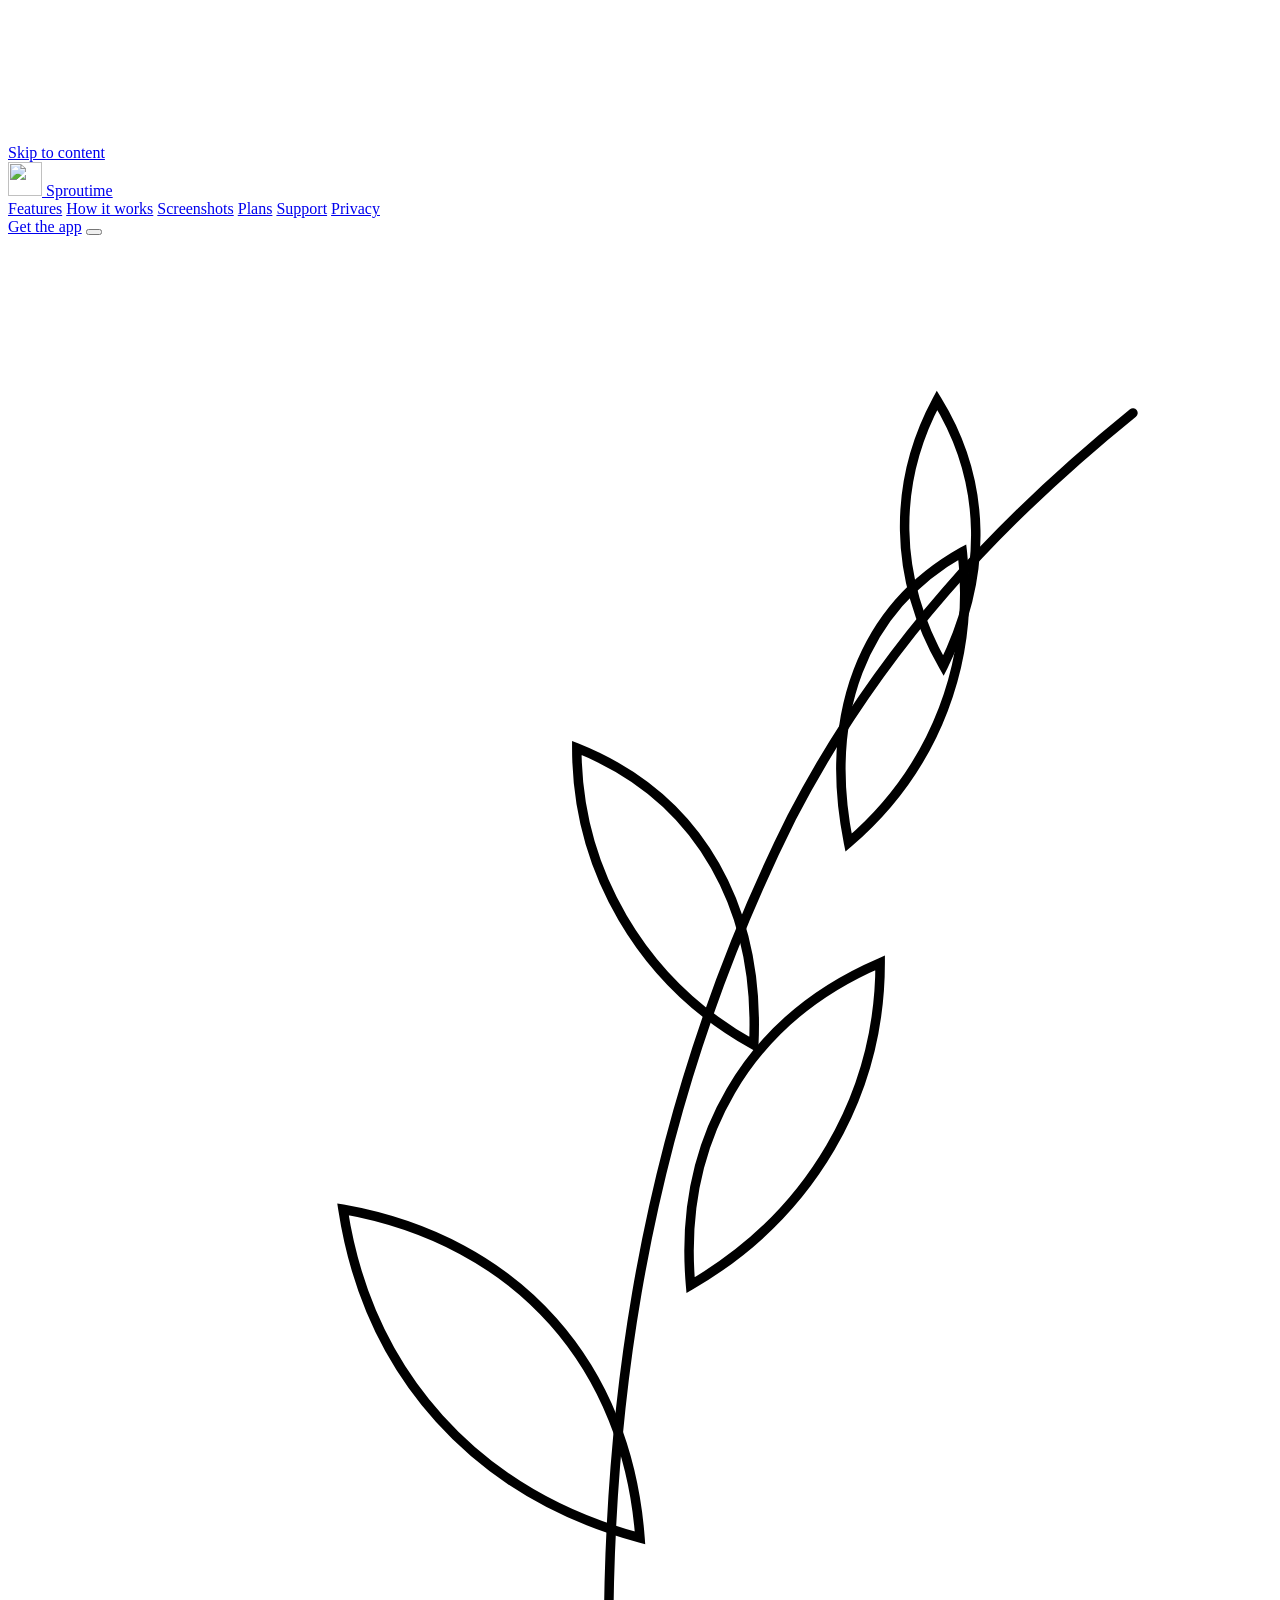
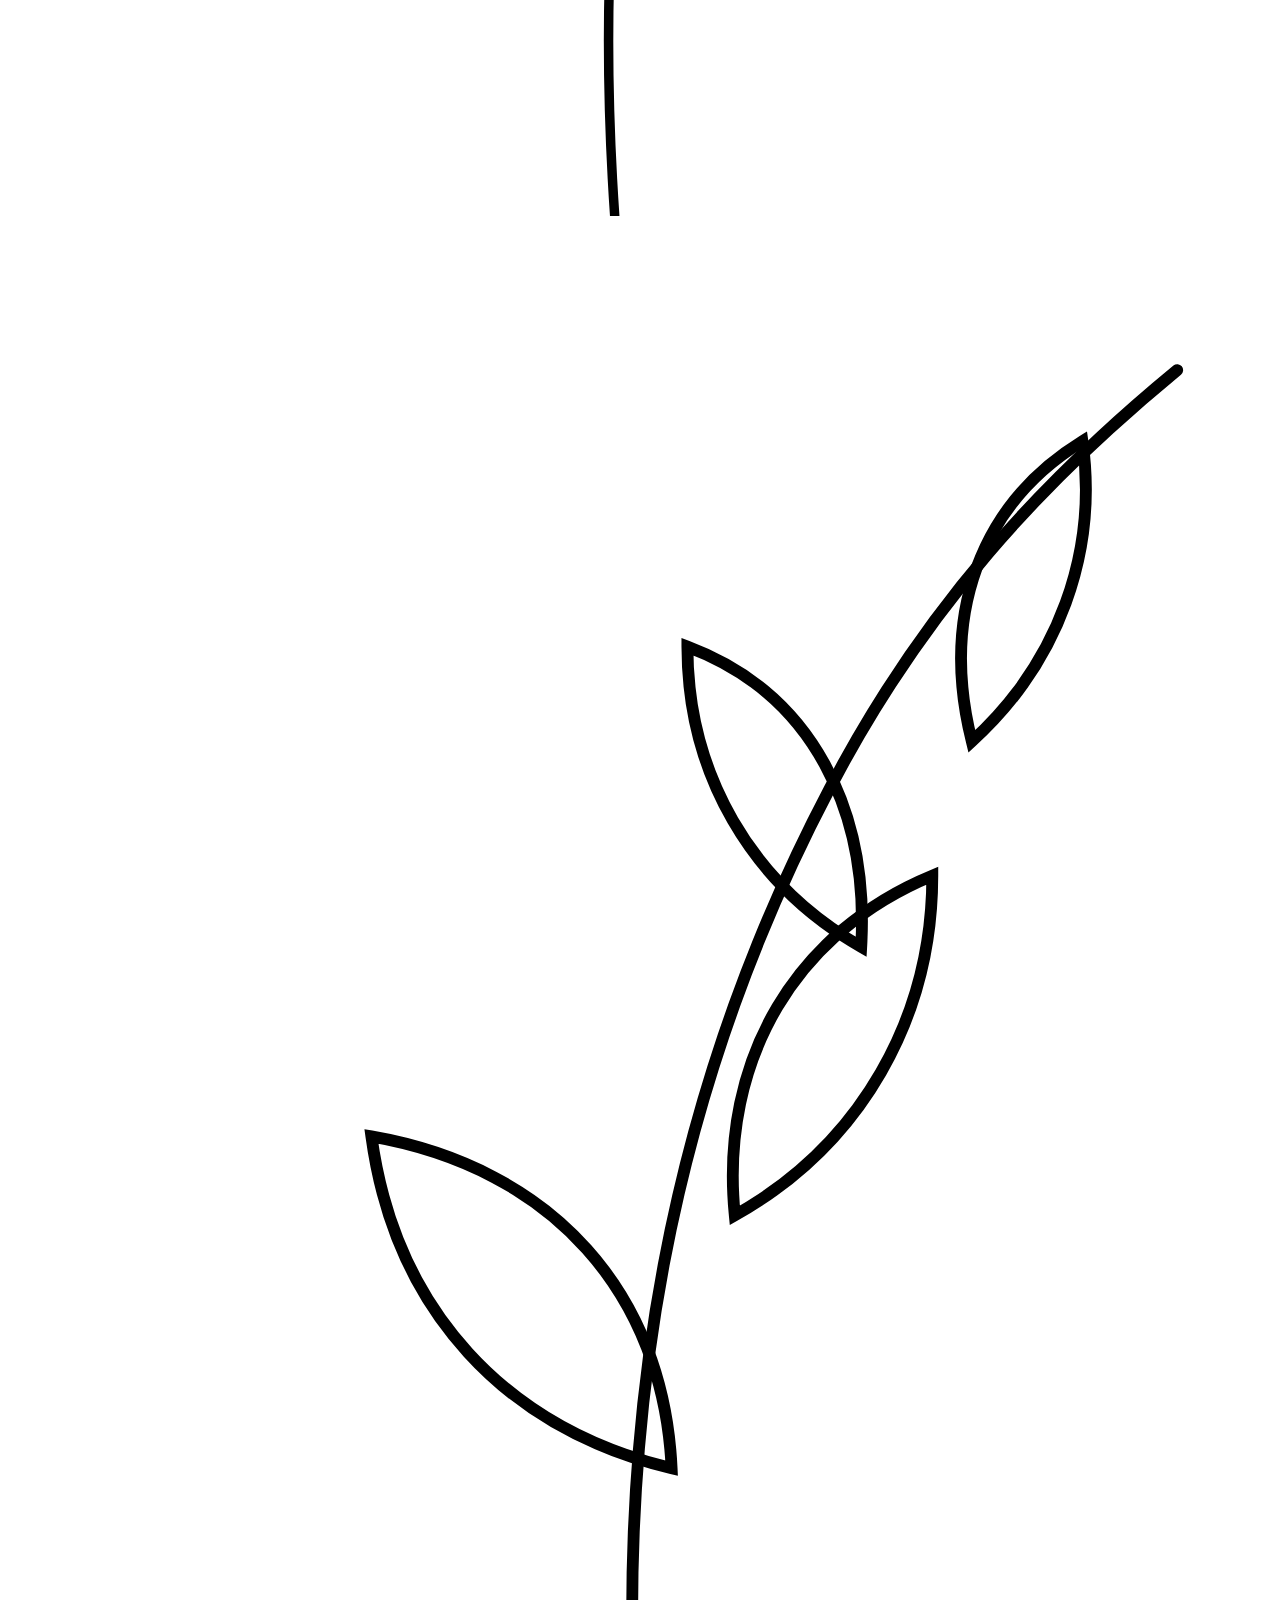
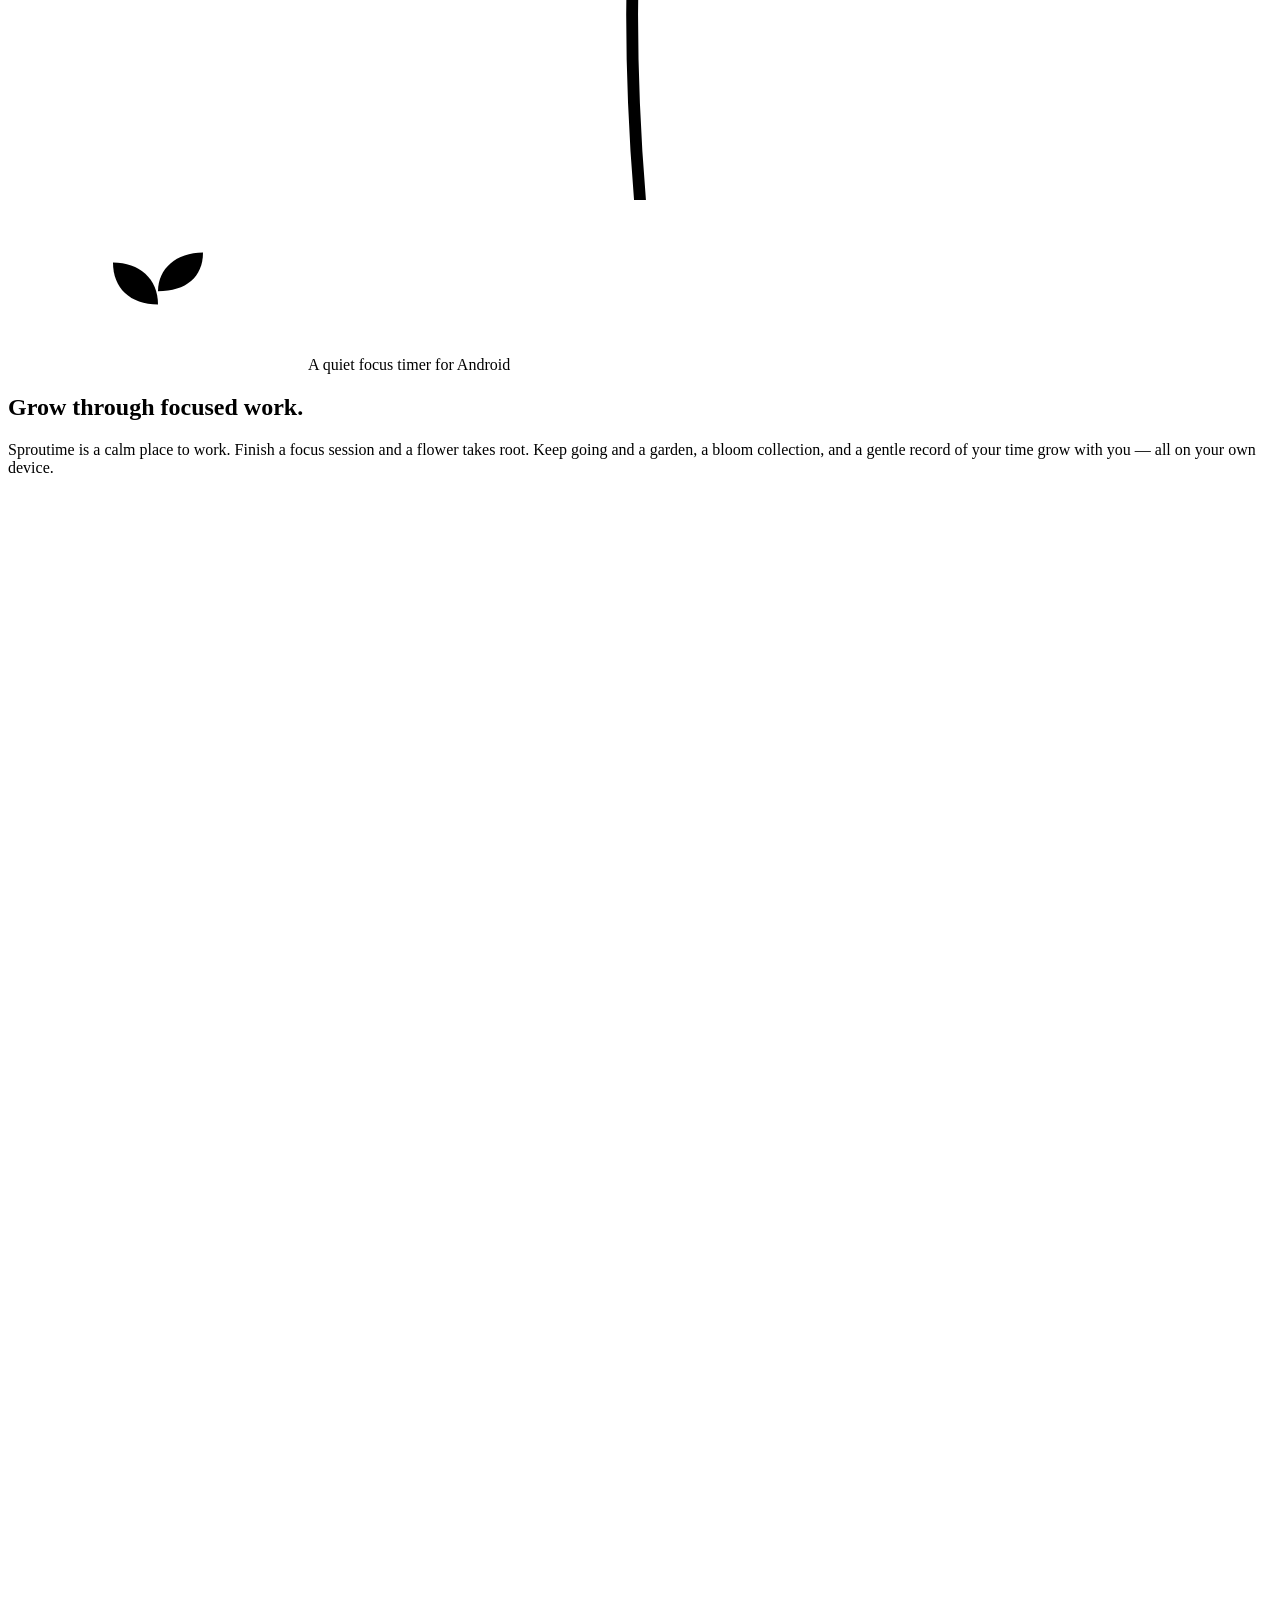
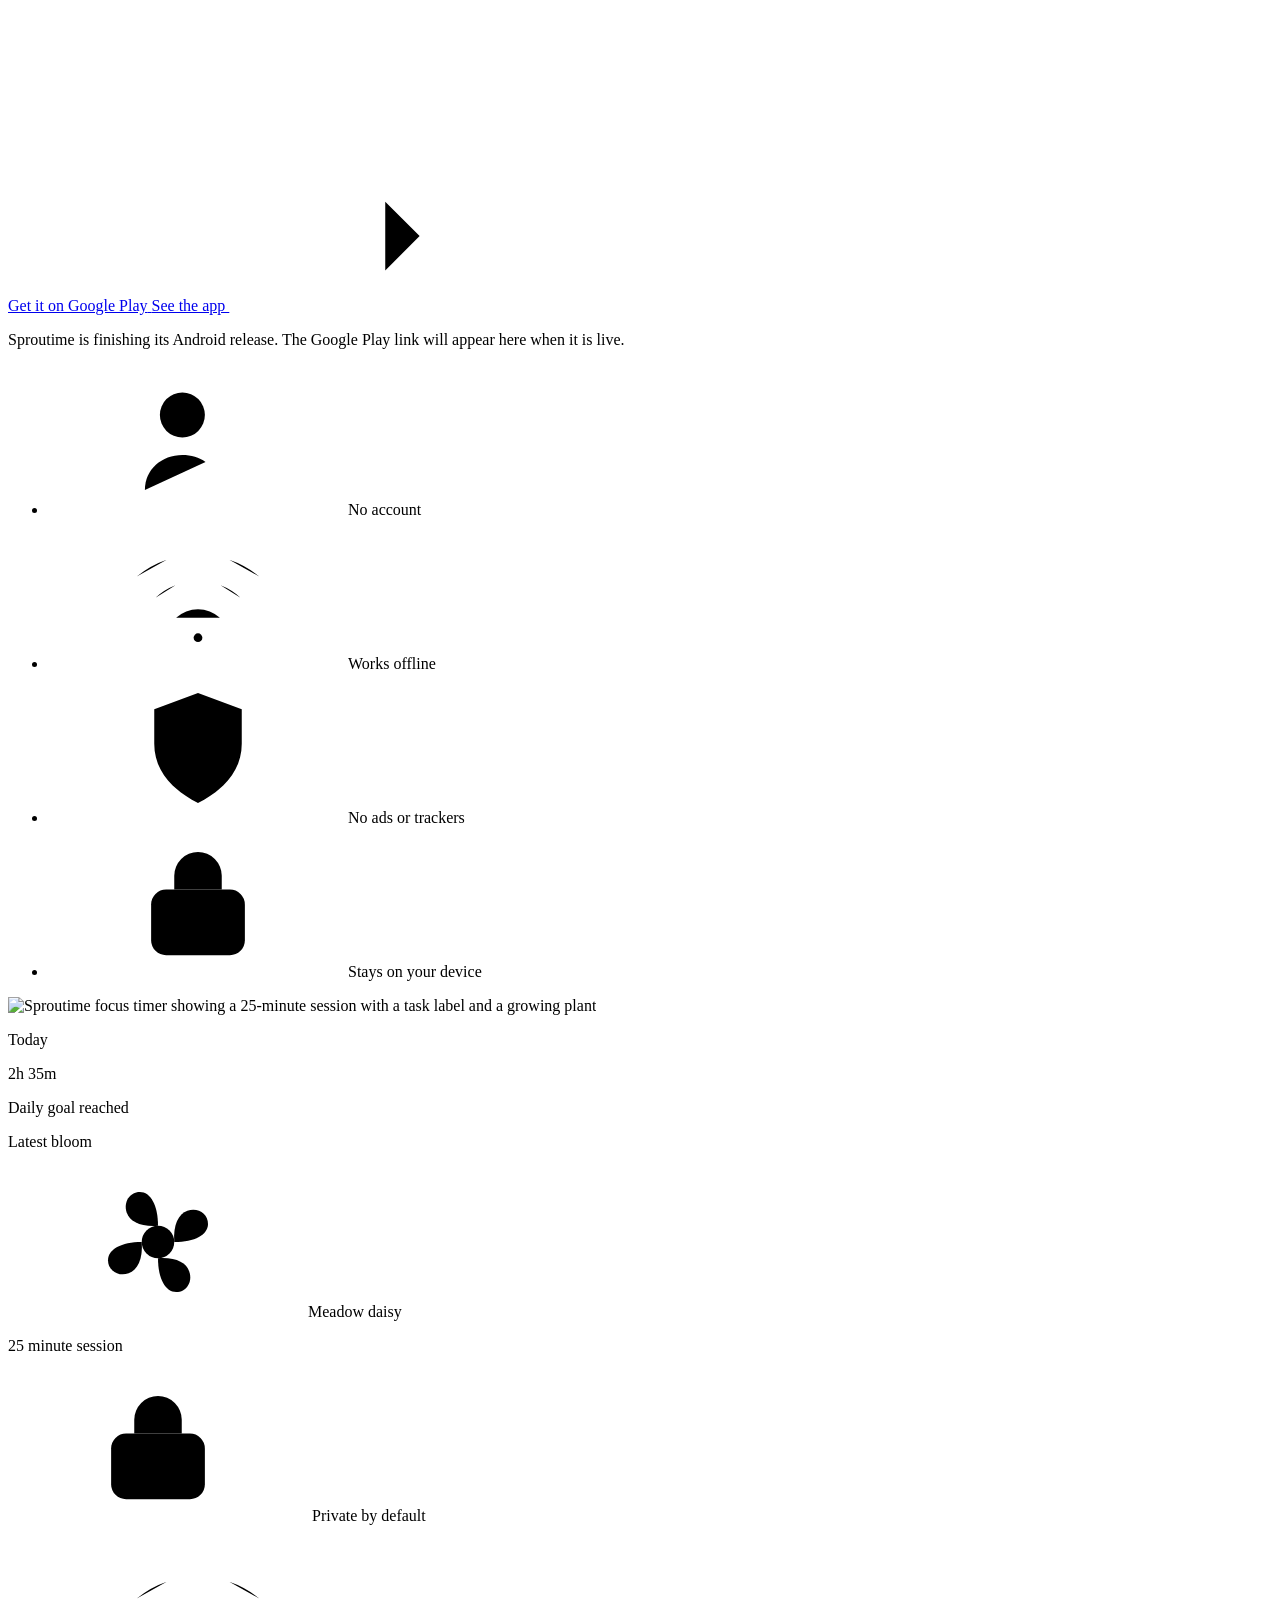
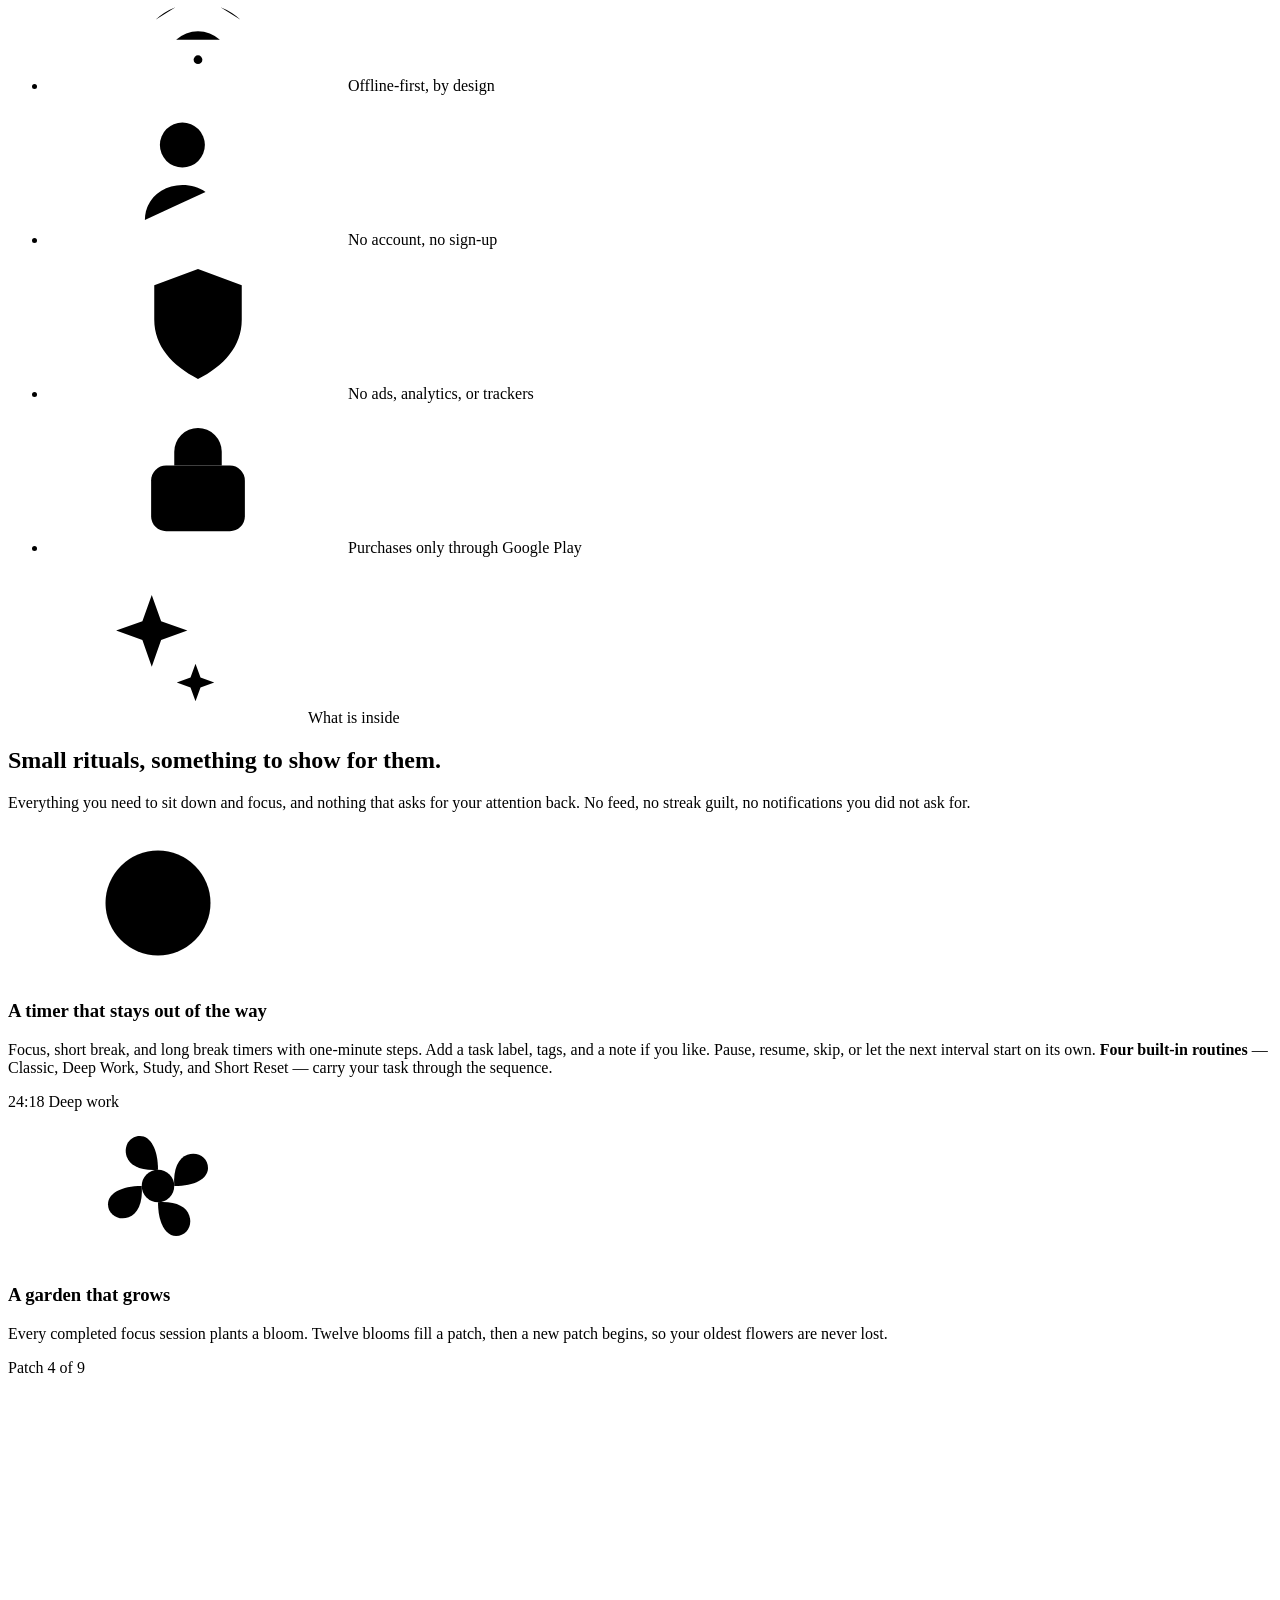
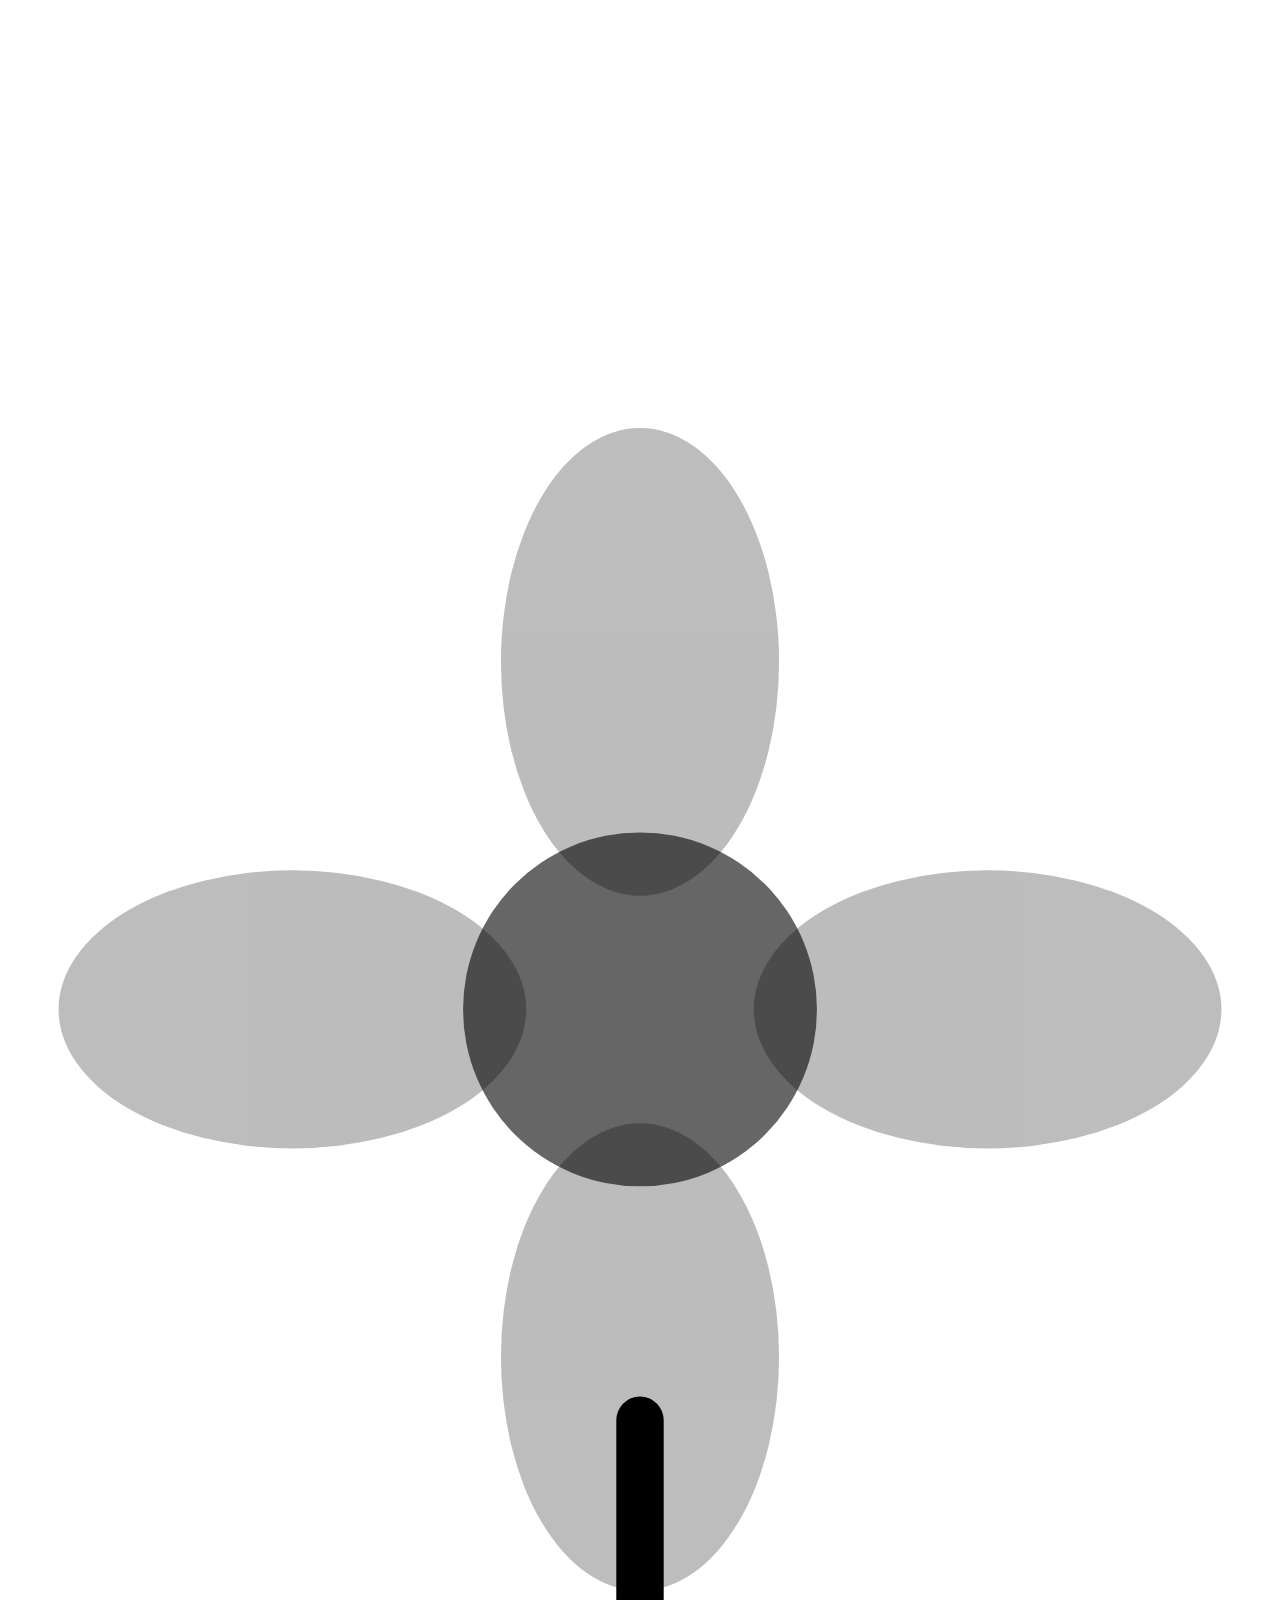
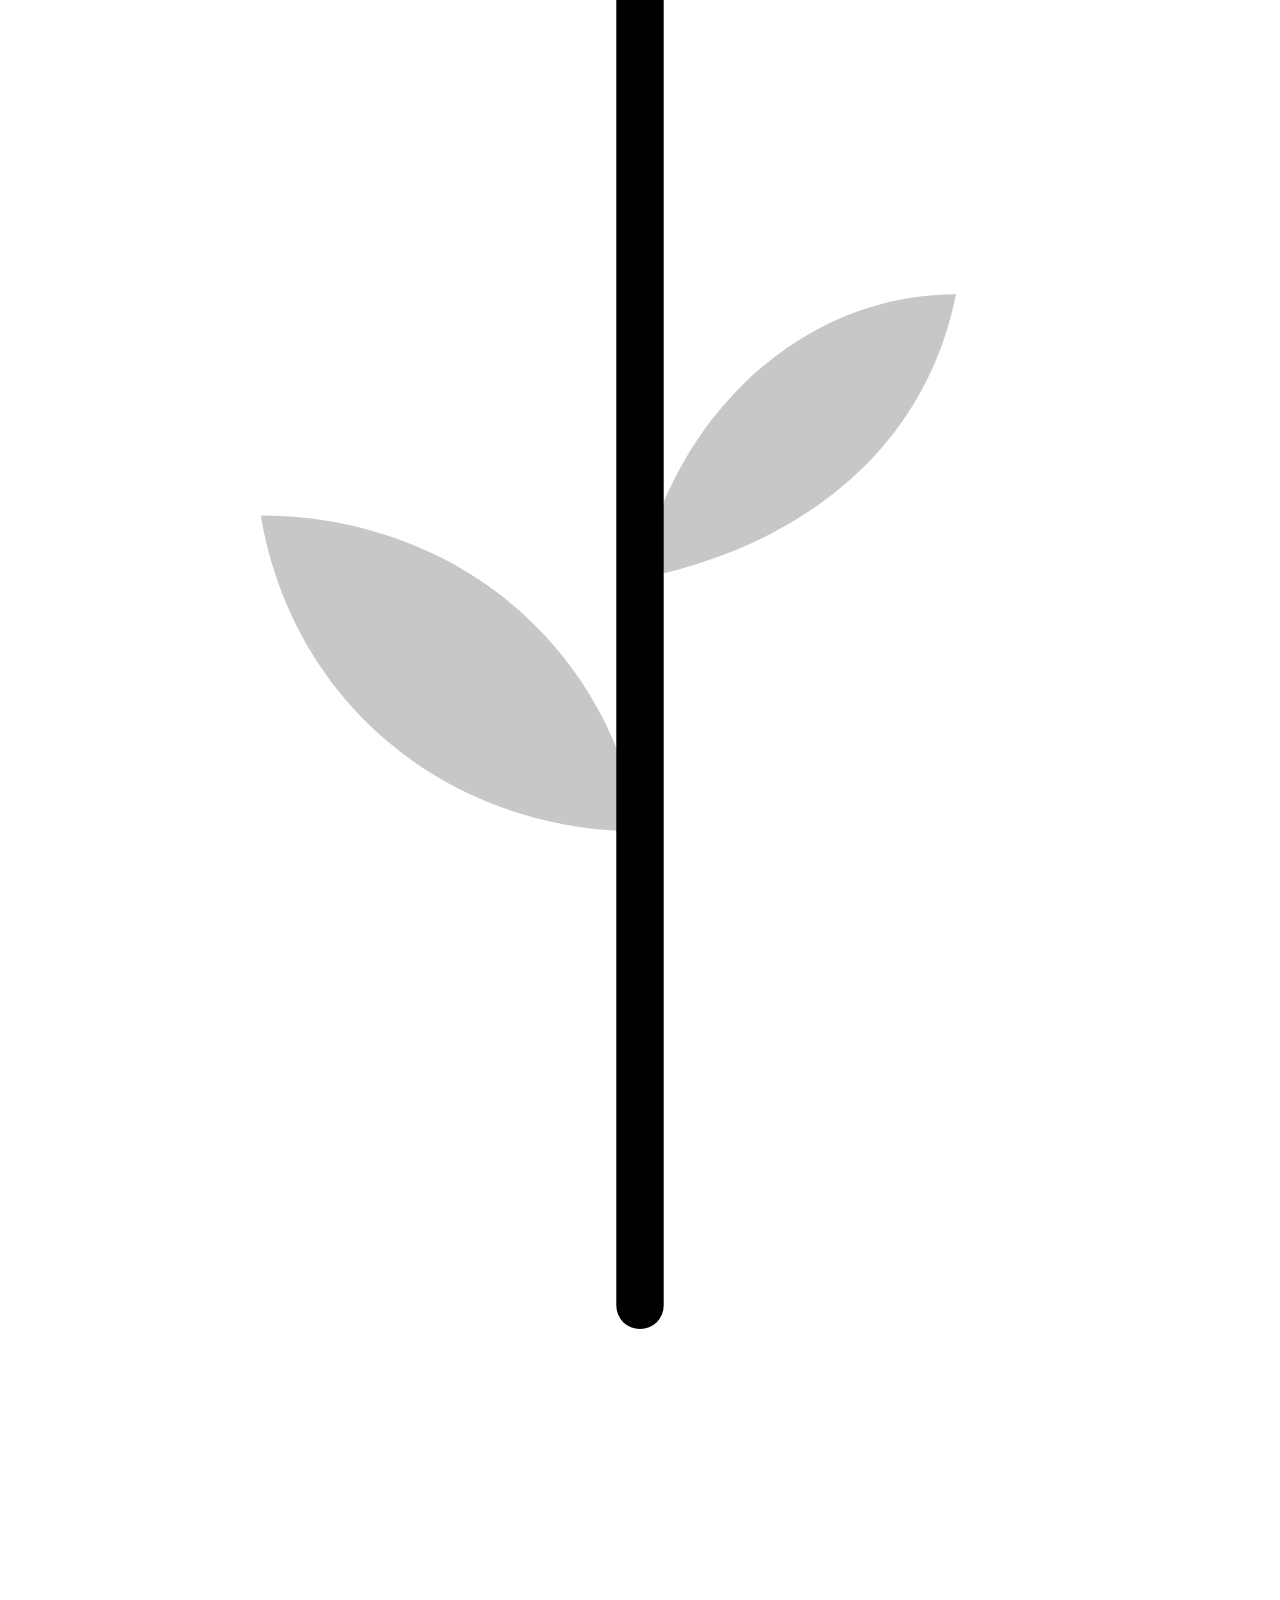
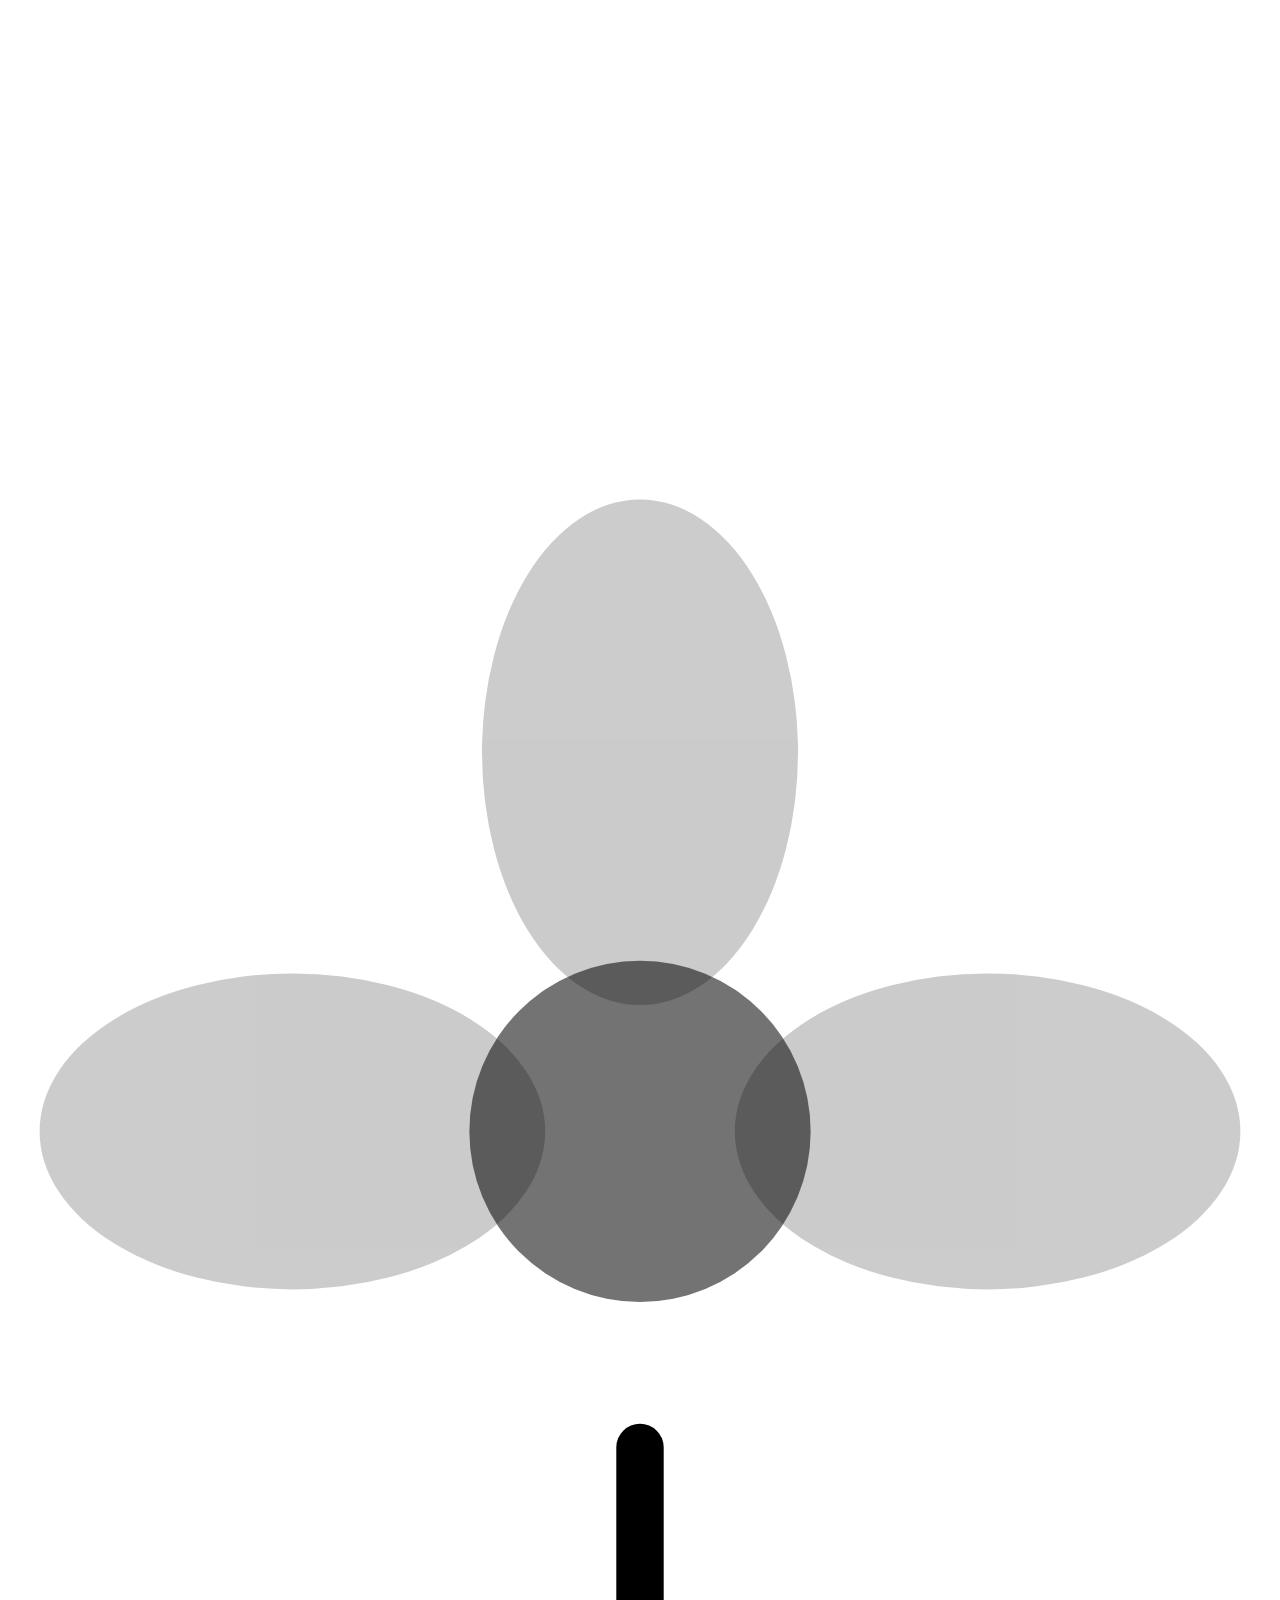
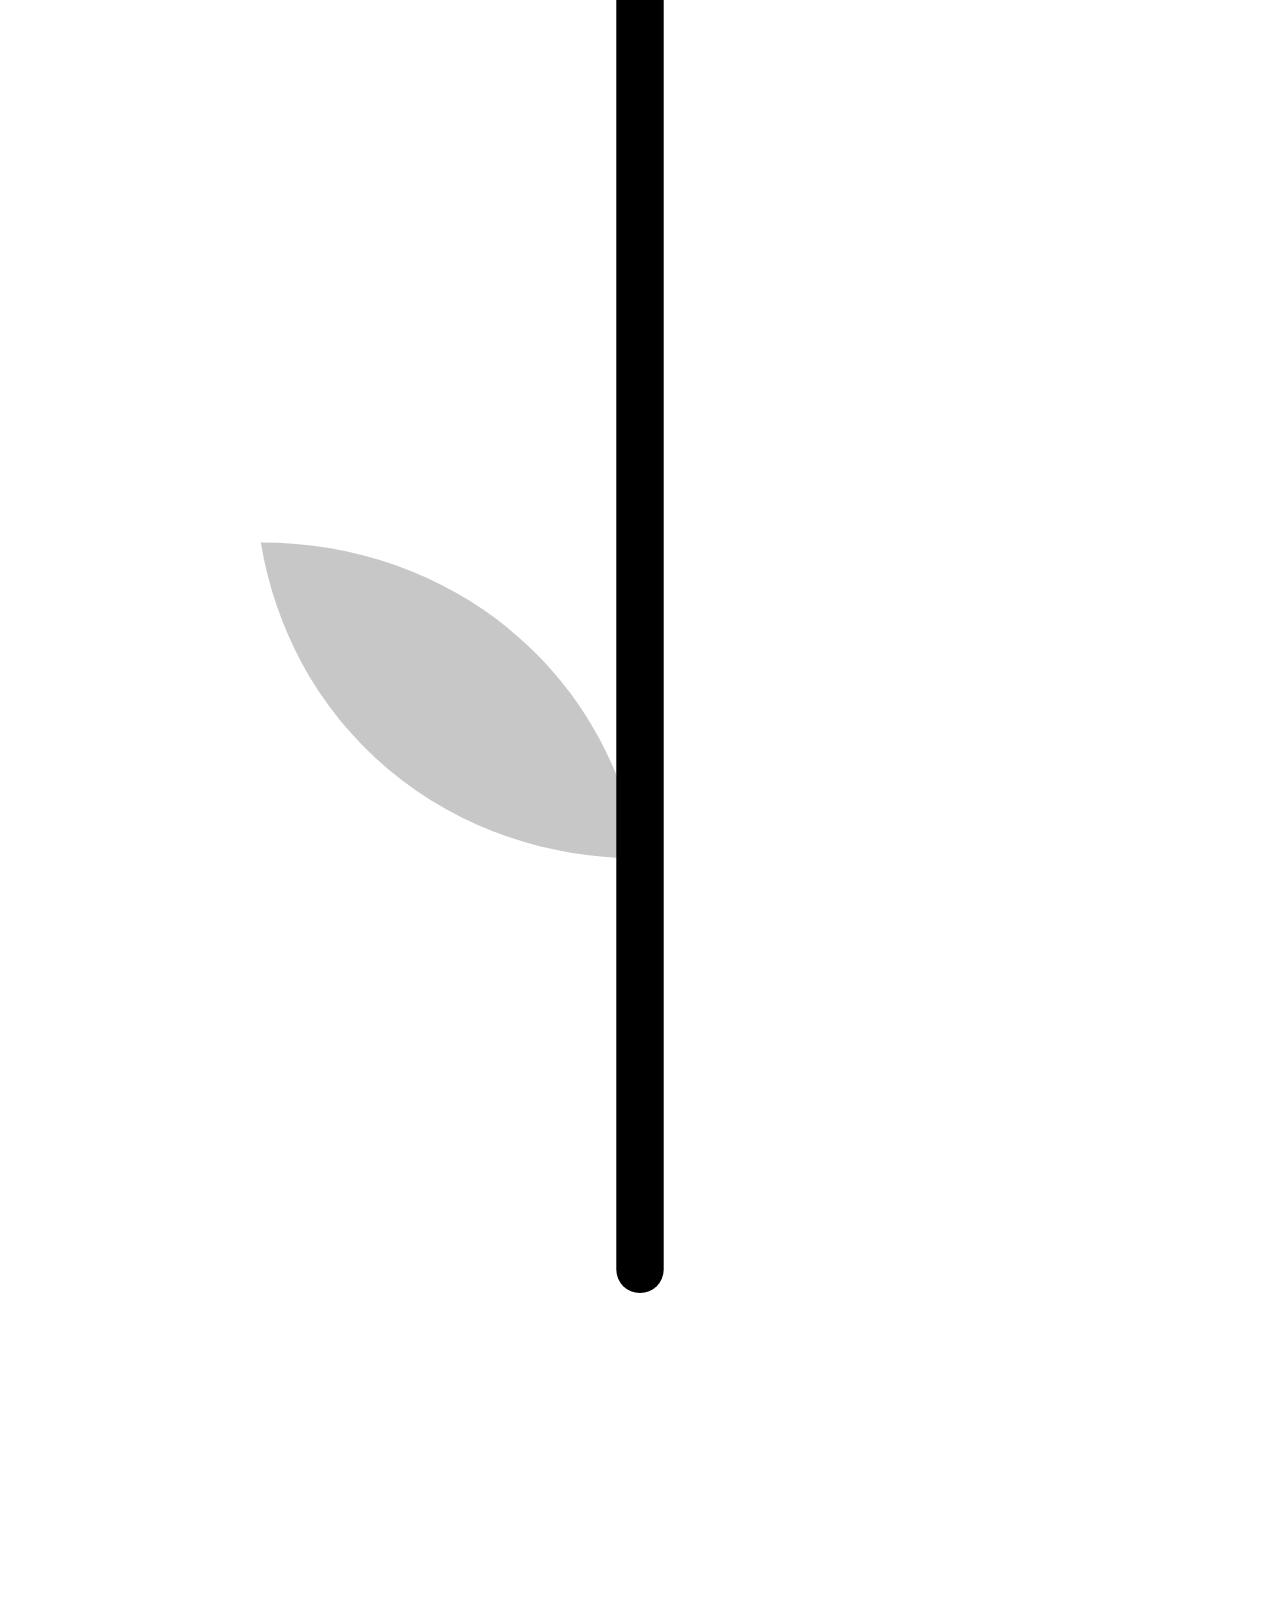
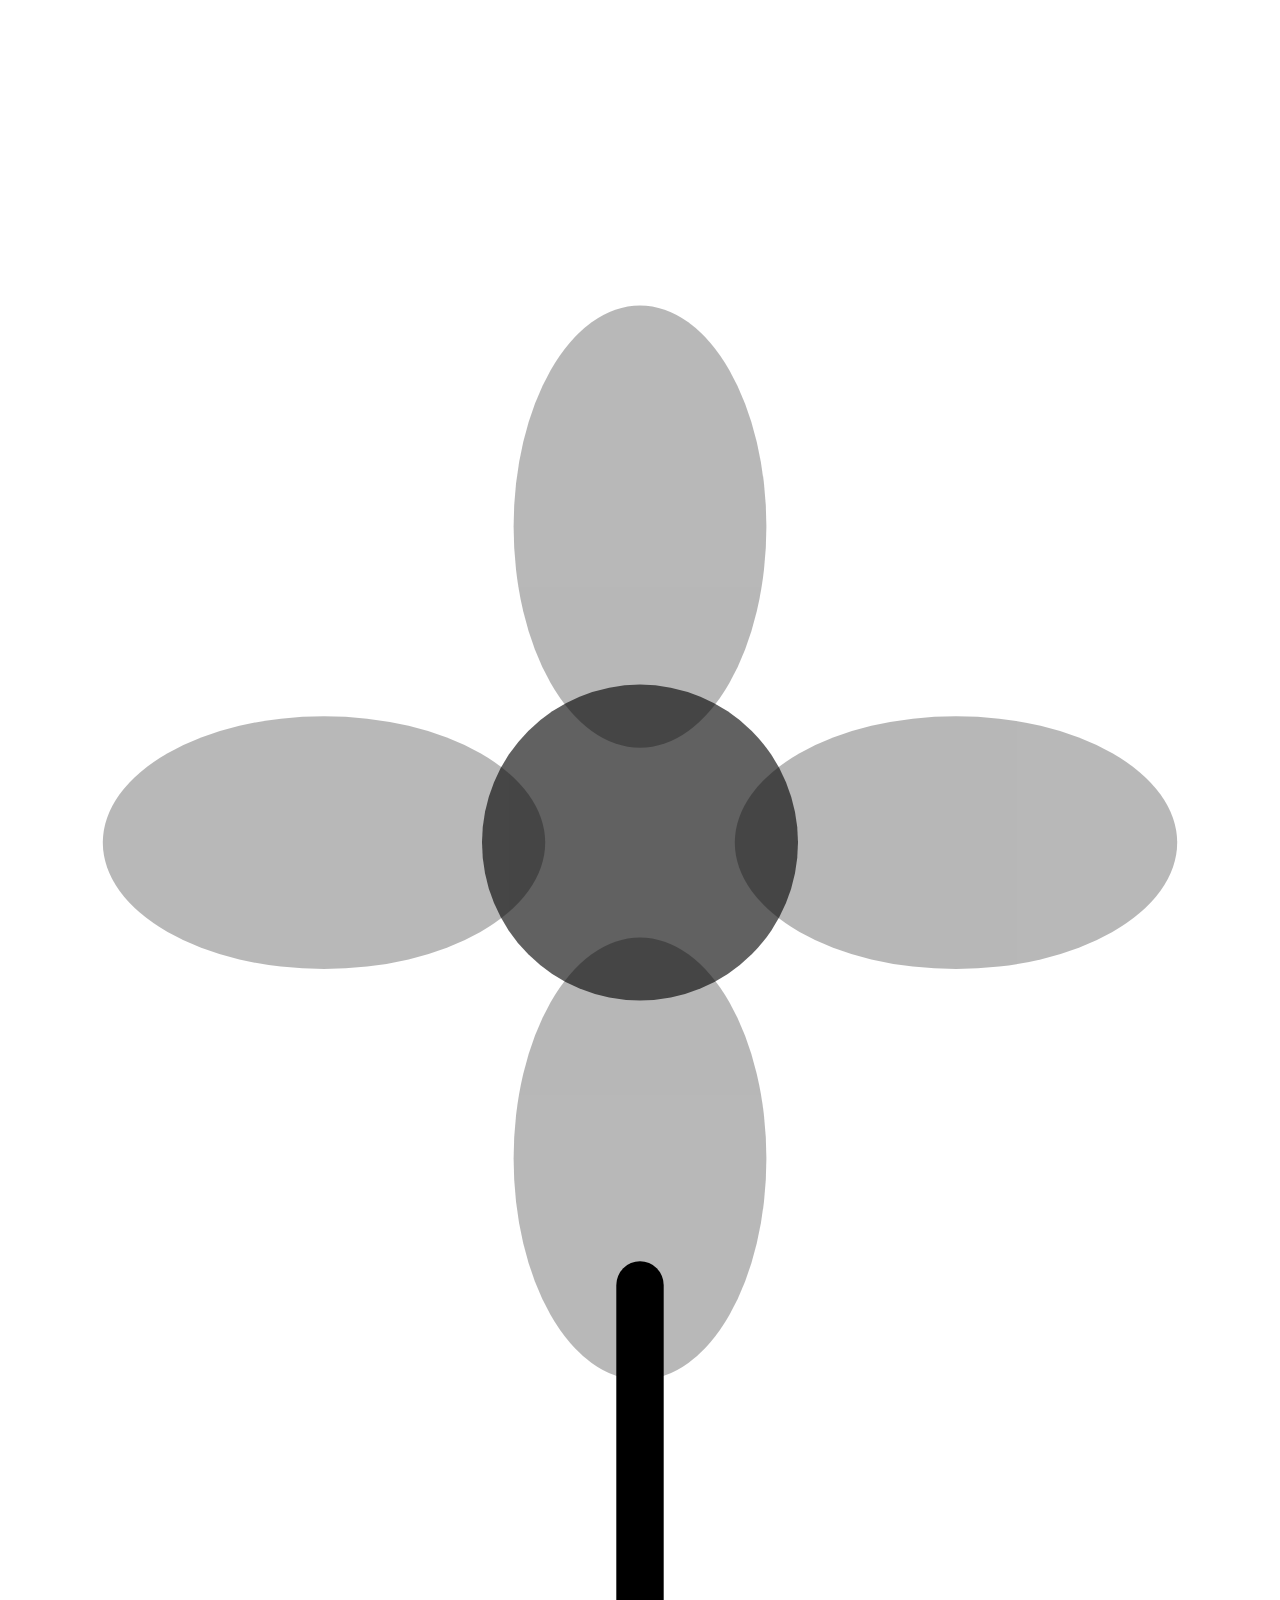
==== index.html @ e0507be7 "Add files via upload" ====
<!doctype html>
<html lang="en">
<head>
  <meta charset="utf-8">
  <meta name="viewport" content="width=device-width, initial-scale=1">
  <title>Sproutime — A quiet focus timer for Android</title>
  <meta name="description" content="Sproutime turns finished focus sessions into a garden, a bloom collection, and a private record of your time. Offline-first, no account, no ads, no trackers.">
  <meta name="theme-color" content="#faf7f0">
  <link rel="icon" type="image/svg+xml" href="assets/img/icon.svg">
  <link rel="icon" type="image/png" sizes="32x32" href="assets/img/favicon-32.png">
  <link rel="apple-touch-icon" href="assets/img/apple-touch-icon.png">
  <link rel="preload" href="assets/fonts/Inter-Regular.woff2" as="font" type="font/woff2" crossorigin>
  <link rel="preload" href="assets/fonts/InterDisplay-SemiBold.woff2" as="font" type="font/woff2" crossorigin>
  <link rel="stylesheet" href="assets/css/styles.css?v=4">

  <meta property="og:type" content="website">
  <meta property="og:site_name" content="Sproutime">
  <meta property="og:title" content="Sproutime — A quiet focus timer for Android">
  <meta property="og:description" content="Focus sessions grow a garden, fill a bloom collection, and build a private record of your time. No account. No ads. No trackers.">
  <meta property="og:image" content="assets/img/og-image.png">
  <meta property="og:image:width" content="1200">
  <meta property="og:image:height" content="630">
  <meta name="twitter:card" content="summary_large_image">
  <meta name="twitter:title" content="Sproutime — A quiet focus timer for Android">
  <meta name="twitter:description" content="Focus sessions grow a garden, fill a bloom collection, and build a private record of your time.">
  <meta name="twitter:image" content="assets/img/og-image.png">
  <!-- Add a canonical URL and og:url after the site has a permanent domain. -->

  <script type="application/ld+json">
  {
    "@context": "https://schema.org",
    "@type": "SoftwareApplication",
    "name": "Sproutime",
    "description": "An offline-first focus timer for Android where finished sessions grow a garden and a bloom collection.",
    "applicationCategory": "ProductivityApplication",
    "operatingSystem": "Android 8.0 and later",
    "inLanguage": "en",
    "isAccessibleForFree": true,
    "privacyPolicy": "privacy/"
  }
  </script>
</head>
<body>
  <a class="skip-link" href="#main">Skip to content</a>

  <!-- ===== Icon sprite ===== -->
  <svg class="svg-defs" xmlns="http://www.w3.org/2000/svg" aria-hidden="true" focusable="false">
    <symbol id="i-sprout" viewBox="0 0 24 24">
      <path d="M12 21v-8.5"/>
      <path d="M12 13.5C12 9.4 9 6.8 4.8 6.8c0 4.1 2.7 6.7 7.2 6.7Z"/>
      <path d="M12 11.4c0-3.6 2.9-6.2 7.2-6.2 0 3.9-2.7 6.2-7.2 6.2Z"/>
    </symbol>
    <symbol id="i-clock" viewBox="0 0 24 24">
      <circle cx="12" cy="12" r="8.4"/>
      <path d="M12 7.6V12l3 1.8"/>
    </symbol>
    <symbol id="i-flower" viewBox="0 0 24 24">
      <circle cx="12" cy="12" r="2.6"/>
      <path d="M12 9.4c0-3.3-1.2-5.4-2.9-5.4-1.6 0-2.7 1.6-2.1 3.3.5 1.4 2.2 2.3 5 2.1Z"/>
      <path d="M14.6 12c3.3 0 5.4-1.2 5.4-2.9 0-1.6-1.6-2.7-3.3-2.1-1.4.5-2.3 2.2-2.1 5Z"/>
      <path d="M12 14.6c0 3.3 1.2 5.4 2.9 5.4 1.6 0 2.7-1.6 2.1-3.3-.5-1.4-2.2-2.3-5-2.1Z"/>
      <path d="M9.4 12c-3.3 0-5.4 1.2-5.4 2.9 0 1.6 1.6 2.7 3.3 2.1 1.4-.5 2.3-2.2 2.1-5Z"/>
      <path d="M12 17.2V21"/>
    </symbol>
    <symbol id="i-sparkles" viewBox="0 0 24 24">
      <path d="M11 3.5l1.5 4.2 4.2 1.5-4.2 1.5L11 15l-1.5-4.3L5.3 9.2l4.2-1.5L11 3.5Z"/>
      <path d="M18 14.5l.8 2.2 2.2.8-2.2.8-.8 2.2-.8-2.2-2.2-.8 2.2-.8.8-2.2Z"/>
    </symbol>
    <symbol id="i-chart" viewBox="0 0 24 24">
      <path d="M4 20h16"/>
      <path d="M7 20V12M12 20V6M17 20v-5"/>
    </symbol>
    <symbol id="i-wave" viewBox="0 0 24 24">
      <path d="M3 12h1.8l1.6-5 2.2 11 2.4-8 2 4.5 1.8-2.5H21"/>
    </symbol>
    <symbol id="i-widget" viewBox="0 0 24 24">
      <rect x="3.5" y="3.5" width="7" height="7" rx="2"/>
      <rect x="13.5" y="3.5" width="7" height="7" rx="2"/>
      <rect x="3.5" y="13.5" width="7" height="7" rx="2"/>
      <rect x="13.5" y="13.5" width="7" height="7" rx="2"/>
    </symbol>
    <symbol id="i-file" viewBox="0 0 24 24">
      <path d="M13.5 3.5H7a2 2 0 0 0-2 2v13a2 2 0 0 0 2 2h10a2 2 0 0 0 2-2V9l-5.5-5.5Z"/>
      <path d="M13.5 3.5V9H19M8.5 13h7M8.5 16.5h4.5"/>
    </symbol>
    <symbol id="i-shield" viewBox="0 0 24 24">
      <path d="M12 3.2l7 2.6v5.5c0 4.3-2.9 7.4-7 9.5-4.1-2.1-7-5.2-7-9.5V5.8l7-2.6Z"/>
      <path d="M9 12l2.2 2.2L15.4 10"/>
    </symbol>
    <symbol id="i-wifi-off" viewBox="0 0 24 24">
      <path d="M3 4l18 16"/>
      <path d="M8.5 15.8a5.2 5.2 0 0 1 7 0"/>
      <path d="M5.2 12.6a10 10 0 0 1 3.2-2M15.6 10.6a10 10 0 0 1 3.2 2"/>
      <path d="M2.2 9.2A15 15 0 0 1 7 6.5M17 6.5a15 15 0 0 1 4.8 2.7"/>
      <circle cx="12" cy="19" r=".7" fill="currentColor" stroke="none"/>
    </symbol>
    <symbol id="i-user-off" viewBox="0 0 24 24">
      <circle cx="9.5" cy="8" r="3.6"/>
      <path d="M3.5 20c0-3.3 2.7-5.6 6-5.6 1.4 0 2.7.4 3.7 1.1"/>
      <path d="M15.5 15.5l5 5M20.5 15.5l-5 5"/>
    </symbol>
    <symbol id="i-heart" viewBox="0 0 24 24">
      <path d="M12 20s-7.5-4.4-7.5-9.5A4.2 4.2 0 0 1 12 7.8a4.2 4.2 0 0 1 7.5 2.7C19.5 15.6 12 20 12 20Z"/>
    </symbol>
    <symbol id="i-check" viewBox="0 0 24 24">
      <path d="M4.5 12.5l4.7 4.7L19.5 6.8"/>
    </symbol>
    <symbol id="i-arrow" viewBox="0 0 24 24">
      <path d="M4.5 12h14M13 6.5l5.5 5.5L13 17.5"/>
    </symbol>
    <symbol id="i-arrow-up" viewBox="0 0 24 24">
      <path d="M12 19V5M6.5 10.5L12 5l5.5 5.5"/>
    </symbol>
    <symbol id="i-chevron-up" viewBox="0 0 24 24">
      <path d="M6 15l6-6 6 6"/>
    </symbol>
    <symbol id="i-download" viewBox="0 0 24 24">
      <path d="M12 4v11M7.5 10.5L12 15l4.5-4.5"/>
      <path d="M5 19.5h14"/>
    </symbol>
    <symbol id="i-bell" viewBox="0 0 24 24">
      <path d="M18 9a6 6 0 0 0-12 0c0 6-2.2 7.5-2.2 7.5h16.4S18 15 18 9Z"/>
      <path d="M9.8 20a2.4 2.4 0 0 0 4.4 0"/>
    </symbol>
    <symbol id="i-lock" viewBox="0 0 24 24">
      <rect x="4.5" y="10" width="15" height="10.5" rx="2.4"/>
      <path d="M8.2 10V7.8a3.8 3.8 0 0 1 7.6 0V10"/>
      <path d="M12 14v3"/>
    </symbol>
    <symbol id="i-mail" viewBox="0 0 24 24">
      <rect x="3" y="5.5" width="18" height="13" rx="2.4"/>
      <path d="M3.8 7.2L12 13l8.2-5.8"/>
    </symbol>
    <symbol id="i-calendar" viewBox="0 0 24 24">
      <rect x="3.5" y="5" width="17" height="15.5" rx="2.4"/>
      <path d="M3.5 9.5h17M8 3.5v3M16 3.5v3"/>
    </symbol>
    <symbol id="i-leaf" viewBox="0 0 24 24">
      <path d="M20 4c0 9.4-5.4 14-11.5 14A4.5 4.5 0 0 1 4 13.5C4 7.4 10.6 4 20 4Z"/>
      <path d="M4 21c2.5-4.5 6-8 11-10.5"/>
    </symbol>
    <symbol id="i-palette" viewBox="0 0 24 24">
      <path d="M12 3.5a8.5 8.5 0 1 0 0 17c1.4 0 2-.8 2-1.8 0-1.3-1-1.7-1-2.7 0-.9.7-1.5 1.6-1.5h1.9c2.2 0 4-1.8 4-4A7.3 7.3 0 0 0 12 3.5Z"/>
      <circle cx="8" cy="10" r=".9" fill="currentColor" stroke="none"/>
      <circle cx="12" cy="7.4" r=".9" fill="currentColor" stroke="none"/>
      <circle cx="16" cy="9.6" r=".9" fill="currentColor" stroke="none"/>
    </symbol>
    <symbol id="i-moon" viewBox="0 0 24 24">
      <path d="M20 14.2A8.4 8.4 0 0 1 9.8 4 8.5 8.5 0 1 0 20 14.2Z"/>
    </symbol>
    <symbol id="i-restore" viewBox="0 0 24 24">
      <path d="M4.5 9.5A8.2 8.2 0 1 1 5 15.6"/>
      <path d="M4.2 4.5v5.3h5.3"/>
    </symbol>
    <symbol id="i-trash" viewBox="0 0 24 24">
      <path d="M4.5 7h15M9 3.8h6M6.5 7l.8 12.4a1.8 1.8 0 0 0 1.8 1.7h5.8a1.8 1.8 0 0 0 1.8-1.7L17.5 7"/>
      <path d="M10 11v6M14 11v6"/>
    </symbol>
    <symbol id="i-external" viewBox="0 0 24 24">
      <path d="M14 4.5h5.5V10"/>
      <path d="M19.5 4.5L11 13"/>
      <path d="M18 14v4.2a1.8 1.8 0 0 1-1.8 1.8H5.8A1.8 1.8 0 0 1 4 18.2V7.8A1.8 1.8 0 0 1 5.8 6H10"/>
    </symbol>
    <symbol id="i-info" viewBox="0 0 24 24">
      <circle cx="12" cy="12" r="8.5"/>
      <path d="M12 11v5M12 7.8v.4"/>
    </symbol>
    <symbol id="i-play" viewBox="0 0 24 24">
      <path d="M7 4.8c0-1 1.1-1.6 2-1.1l10.4 6.2c.9.5.9 1.7 0 2.2L9 18.3c-.9.5-2-.1-2-1.1V4.8Z"/>
    </symbol>
  </svg>

  <!-- ===== Header ===== -->
  <header class="site-header" data-header>
    <div class="shell header-inner">
      <a class="brand" href="./" aria-label="Sproutime home">
        <img src="assets/img/icon-192.png" width="34" height="34" alt="" decoding="async">
        <span>Sproutime</span>
      </a>

      <nav class="site-nav" id="site-nav" aria-label="Primary">
        <a href="#features">Features</a>
        <a href="#how">How it works</a>
        <a href="#screenshots">Screenshots</a>
        <a href="#plans">Plans</a>
        <a href="support/">Support</a>
        <a href="privacy/">Privacy</a>
      </nav>

      <div class="header-actions">
        <a class="btn btn--primary btn--small header-cta" href="#get">Get the app</a>
        <button class="nav-toggle" type="button" aria-expanded="false" aria-controls="site-nav" aria-label="Open navigation" data-nav-toggle>
          <span></span><span></span><span></span>
        </button>
      </div>
    </div>
  </header>

  <main id="main">
    <!-- ===== Hero ===== -->
    <section class="hero">
      <svg class="botanical botanical--hero-a" viewBox="0 0 200 250" fill="none" stroke="currentColor" stroke-width="1.5" stroke-linecap="round" aria-hidden="true">
        <path d="M96 250C92 192 100 140 124 92c14-27 33-47 54-64"/>
        <path d="M100 206c-26-7-43-26-47-52 28 5 45 25 47 52Z"/>
        <path d="M108 166c19-11 30-30 30-51-21 9-32 28-30 51Z"/>
        <path d="M118 128c-18-10-28-28-28-47 20 8 29 26 28 47Z"/>
        <path d="M133 96c14-12 20-29 18-46-16 9-22 26-18 46Z"/>
        <path d="M148 68c-8-14-8-29-1-42 8 13 8 28 1 42Z"/>
      </svg>
      <svg class="botanical botanical--hero-b" viewBox="0 0 160 200" fill="none" stroke="currentColor" stroke-width="1.5" stroke-linecap="round" aria-hidden="true">
        <path d="M80 200C76 152 84 110 104 72c12-23 27-39 44-53"/>
        <path d="M84 158c-21-5-35-20-38-42 23 4 37 20 38 42Z"/>
        <path d="M92 126c16-9 25-25 25-43-17 7-27 23-25 43Z"/>
        <path d="M108 92c-14-8-22-22-22-38 16 6 23 21 22 38Z"/>
        <path d="M122 66c11-10 16-24 14-38-13 8-18 22-14 38Z"/>
      </svg>

      <div class="shell hero-inner">
        <div class="hero-copy">
          <p class="eyebrow"><svg class="icon" aria-hidden="true"><use href="#i-sprout"/></svg>A quiet focus timer for Android</p>
          <h1>Grow through <span class="accent"><span class="accent-text">focused work.</span></span></h1>
          <p class="hero-lead">Sproutime is a calm place to work. Finish a focus session and a flower takes root. Keep going and a garden, a bloom collection, and a gentle record of your time grow with you — all on your own device.</p>

          <div class="hero-actions">
            <a class="play-button" href="#play-store-note" data-play-link aria-describedby="play-store-note">
              <svg class="play-icon" viewBox="0 0 24 24" aria-hidden="true"><path d="M6.2 3.4c0-.8.9-1.3 1.6-.9l12.4 7.5c.7.4.7 1.4 0 1.8L7.8 19.3c-.7.4-1.6-.1-1.6-.9V3.4Z" fill="#fff"/></svg>
              <span class="play-copy">
                <span class="play-kicker">Get it on</span>
                <span class="play-title">Google Play</span>
              </span>
            </a>
            <a class="text-link" href="#screenshots">See the app <svg class="icon" aria-hidden="true"><use href="#i-arrow"/></svg></a>
          </div>
          <p class="play-note" id="play-store-note">Sproutime is finishing its Android release. The Google Play link will appear here when it is live.</p>

          <ul class="hero-trust">
            <li><svg class="icon" aria-hidden="true"><use href="#i-user-off"/></svg>No account</li>
            <li><svg class="icon" aria-hidden="true"><use href="#i-wifi-off"/></svg>Works offline</li>
            <li><svg class="icon" aria-hidden="true"><use href="#i-shield"/></svg>No ads or trackers</li>
            <li><svg class="icon" aria-hidden="true"><use href="#i-lock"/></svg>Stays on your device</li>
          </ul>
        </div>

        <div class="hero-visual">
          <div class="phone phone--hero">
            <img src="assets/img/screenshots/focus-2400.png" width="1080" height="2400" alt="Sproutime focus timer showing a 25-minute session with a task label and a growing plant" fetchpriority="high" decoding="async">
          </div>

          <div class="float-card float-today">
            <p class="label">Today</p>
            <p class="value">2h 35m</p>
            <p class="sub">Daily goal reached</p>
          </div>

          <div class="float-card float-bloom">
            <p class="label">Latest bloom</p>
            <p class="value"><svg class="icon" aria-hidden="true"><use href="#i-flower"/></svg>Meadow daisy</p>
            <p class="sub">25 minute session</p>
          </div>

          <div class="float-card float-private">
            <svg class="icon" aria-hidden="true"><use href="#i-lock"/></svg>
            <span>Private by default</span>
          </div>
        </div>
      </div>
    </section>

    <!-- ===== Trust strip ===== -->
    <div class="trust-strip">
      <div class="shell">
        <ul class="trust-list">
          <li><svg class="icon" aria-hidden="true"><use href="#i-wifi-off"/></svg>Offline-first, by design</li>
          <li><svg class="icon" aria-hidden="true"><use href="#i-user-off"/></svg>No account, no sign-up</li>
          <li><svg class="icon" aria-hidden="true"><use href="#i-shield"/></svg>No ads, analytics, or trackers</li>
          <li><svg class="icon" aria-hidden="true"><use href="#i-lock"/></svg>Purchases only through Google Play</li>
        </ul>
      </div>
    </div>

    <!-- ===== Features ===== -->
    <section class="section features" id="features">
      <div class="shell">
        <div class="section-head reveal">
          <p class="eyebrow"><svg class="icon" aria-hidden="true"><use href="#i-sparkles"/></svg>What is inside</p>
          <h2>Small rituals, <span class="ink-green">something to show for them.</span></h2>
          <p>Everything you need to sit down and focus, and nothing that asks for your attention back. No feed, no streak guilt, no notifications you did not ask for.</p>
        </div>

        <div class="feature-grid">
          <article class="feature-card feature-card--wide reveal">
            <div class="feature-icon"><svg class="icon" aria-hidden="true"><use href="#i-clock"/></svg></div>
            <h3>A timer that stays out of the way</h3>
            <p>Focus, short break, and long break timers with one-minute steps. Add a task label, tags, and a note if you like. Pause, resume, skip, or let the next interval start on its own. <strong>Four built-in routines</strong> — Classic, Deep Work, Study, and Short Reset — carry your task through the sequence.</p>
            <div class="feature-visual">
              <div class="mini-timer" aria-hidden="true">
                <div class="mini-timer-inner">
                  <span class="mini-time">24:18</span>
                  <span class="mini-label">Deep work</span>
                </div>
              </div>
              <div class="mini-dots" aria-hidden="true"><i></i><i></i><i></i><i></i></div>
            </div>
          </article>

          <article class="feature-card feature-card--narrow reveal" data-delay="1">
            <div class="feature-icon"><svg class="icon" aria-hidden="true"><use href="#i-flower"/></svg></div>
            <h3>A garden that grows</h3>
            <p>Every completed focus session plants a bloom. Twelve blooms fill a patch, then a new patch begins, so your oldest flowers are never lost.</p>
            <div class="feature-visual visual-garden">
              <span class="patch-badge">Patch 4 of 9</span>
              <div class="garden-row" aria-hidden="true">
                <svg class="flower" viewBox="0 0 40 100" style="--h:88px"><path d="M20 99V52" stroke="currentColor" stroke-width="1.5" fill="none" stroke-linecap="round"/><path d="M20 84c-6 0-11-4-12-10 6 0 11 4 12 10Z" fill="currentColor" opacity=".22"/><path d="M20 76c5-1 9-4 10-9-5 0-9 4-10 9Z" fill="currentColor" opacity=".22"/><g fill="currentColor" opacity=".26"><ellipse cx="20" cy="28" rx="4.4" ry="7.4"/><ellipse cx="20" cy="50" rx="4.4" ry="7.4"/><ellipse cx="9" cy="39" rx="7.4" ry="4.4"/><ellipse cx="31" cy="39" rx="7.4" ry="4.4"/></g><circle cx="20" cy="39" r="5.6" fill="currentColor" opacity=".6"/></svg>
                <svg class="flower" viewBox="0 0 40 100" style="--h:72px"><path d="M20 99V54" stroke="currentColor" stroke-width="1.5" fill="none" stroke-linecap="round"/><path d="M20 86c-6 0-11-4-12-10 6 0 11 4 12 10Z" fill="currentColor" opacity=".22"/><g fill="currentColor" opacity=".2"><ellipse cx="20" cy="32" rx="5" ry="8"/><ellipse cx="9" cy="44" rx="8" ry="5"/><ellipse cx="31" cy="44" rx="8" ry="5"/></g><circle cx="20" cy="44" r="5.4" fill="currentColor" opacity=".55"/></svg>
                <svg class="flower" viewBox="0 0 40 100" style="--h:96px"><path d="M20 99V50" stroke="currentColor" stroke-width="1.5" fill="none" stroke-linecap="round"/><path d="M20 82c6-1 10-5 11-11-6 0-10 4-11 11Z" fill="currentColor" opacity=".22"/><g fill="currentColor" opacity=".28"><ellipse cx="20" cy="26" rx="4" ry="7"/><ellipse cx="20" cy="46" rx="4" ry="7"/><ellipse cx="10" cy="36" rx="7" ry="4"/><ellipse cx="30" cy="36" rx="7" ry="4"/></g><circle cx="20" cy="36" r="5" fill="currentColor" opacity=".62"/></svg>
                <svg class="flower" viewBox="0 0 40 100" style="--h:64px"><path d="M20 99V56" stroke="currentColor" stroke-width="1.5" fill="none" stroke-linecap="round"/><path d="M20 88c-5 0-9-3-10-8 5 0 9 3 10 8Z" fill="currentColor" opacity=".22"/><g fill="currentColor" opacity=".2"><ellipse cx="20" cy="34" rx="5.2" ry="8.4"/><ellipse cx="20" cy="54" rx="5.2" ry="8.4"/><ellipse cx="7.5" cy="44" rx="8.4" ry="5.2"/><ellipse cx="32.5" cy="44" rx="8.4" ry="5.2"/></g><circle cx="20" cy="44" r="5.8" fill="currentColor" opacity=".58"/></svg>
                <svg class="flower" viewBox="0 0 40 100" style="--h:80px"><path d="M20 99V53" stroke="currentColor" stroke-width="1.5" fill="none" stroke-linecap="round"/><path d="M20 80c-7 0-12-4-13-11 7 0 12 4 13 11Z" fill="currentColor" opacity=".22"/><g fill="currentColor" opacity=".24"><ellipse cx="20" cy="30" rx="4.6" ry="7.6"/><ellipse cx="20" cy="50" rx="4.6" ry="7.6"/><ellipse cx="10" cy="40" rx="7.6" ry="4.6"/><ellipse cx="30" cy="40" rx="7.6" ry="4.6"/></g><circle cx="20" cy="40" r="5.2" fill="currentColor" opacity=".6"/></svg>
              </div>
              <div class="garden-ground"></div>
            </div>
          </article>

          <article class="feature-card reveal">
            <div class="feature-icon"><svg class="icon" aria-hidden="true"><use href="#i-sparkles"/></svg></div>
            <h3>A collection to notice</h3>
            <p>Twelve species appear across five rarities. The Moonbell is the only Mythic bloom — a quiet one-in-five-hundred surprise.</p>
            <div class="feature-visual">
              <div class="rarity-line" aria-hidden="true">
                <span class="rarity-chip"><i style="--dot:#7f9d86"></i>Common</span>
                <span class="rarity-chip"><i style="--dot:#5f9e73"></i>Uncommon</span>
                <span class="rarity-chip"><i style="--dot:#3f7f9e"></i>Rare</span>
                <span class="rarity-chip"><i style="--dot:#8a6ba8"></i>Epic</span>
                <span class="rarity-chip"><i style="--dot:#c39a3f"></i>Mythic</span>
              </div>
              <p class="collection-count">11 of 12 discovered</p>
            </div>
          </article>

          <article class="feature-card reveal" data-delay="1">
            <div class="feature-icon"><svg class="icon" aria-hidden="true"><use href="#i-chart"/></svg></div>
            <h3>Progress without pressure</h3>
            <p>Today's goal, a week bar chart, a 12-week heatmap, streaks, and your best hour and weekday. Tap any day to read every session behind it.</p>
            <div class="feature-visual">
              <div class="mini-chart" aria-hidden="true">
                <span class="bar" style="--h:38%"></span>
                <span class="bar bar--on" style="--h:76%"></span>
                <span class="bar" style="--h:52%"></span>
                <span class="bar bar--on" style="--h:94%"></span>
                <span class="bar" style="--h:44%"></span>
                <span class="bar bar--on" style="--h:64%"></span>
                <span class="bar" style="--h:30%"></span>
              </div>
              <div class="chart-labels" aria-hidden="true"><span>M</span><span>T</span><span>W</span><span>T</span><span>F</span><span>S</span><span>S</span></div>
            </div>
          </article>

          <article class="feature-card reveal" data-delay="2">
            <div class="feature-icon"><svg class="icon" aria-hidden="true"><use href="#i-wave"/></svg></div>
            <h3>Sound that stays offline</h3>
            <p>Five real field recordings — rain, stream, forest, fireplace, and night — bundled with the app. No downloads, no streaming, no tracking.</p>
            <div class="feature-visual">
              <div class="sound-line" aria-hidden="true">
                <i style="--i:0;--h:32%"></i><i style="--i:1;--h:54%"></i><i style="--i:2;--h:76%"></i><i style="--i:3;--h:42%"></i><i style="--i:4;--h:88%"></i><i style="--i:5;--h:58%"></i><i style="--i:6;--h:34%"></i><i style="--i:7;--h:68%"></i><i style="--i:8;--h:92%"></i><i style="--i:9;--h:48%"></i><i style="--i:10;--h:72%"></i><i style="--i:11;--h:38%"></i><i style="--i:12;--h:60%"></i><i style="--i:13;--h:28%"></i>
              </div>
              <p class="sound-caption">Rain against the window · 32%</p>
            </div>
          </article>

          <article class="feature-card feature-card--wide reveal">
            <div class="feature-icon"><svg class="icon" aria-hidden="true"><use href="#i-widget"/></svg></div>
            <h3>Five widgets for a glance</h3>
            <p>Square, minimal, compact, task strip, and wide. Each one shows the native countdown and offers start, pause, resume, or continue without opening the app. Midnight gets a dark palette; Reduce Motion keeps the plant still.</p>
            <div class="feature-visual">
              <div class="widget-demo" aria-hidden="true">
                <div>
                  <p class="widget-kicker">Focus</p>
                  <p class="widget-time">18:42</p>
                  <p class="widget-sub">Draft the spring collection</p>
                </div>
                <span class="widget-play"><svg class="icon" aria-hidden="true"><use href="#i-play"/></svg></span>
              </div>
            </div>
          </article>

          <article class="feature-card feature-card--narrow reveal" data-delay="1">
            <div class="feature-icon"><svg class="icon" aria-hidden="true"><use href="#i-file"/></svg></div>
            <h3>Your history, portable</h3>
            <p>Export every session as a CSV through Android's document picker. Import one from another phone and Sproutime merges it, skipping duplicates.</p>
            <div class="feature-visual">
              <div class="csv-demo" aria-hidden="true">
                <div class="csv-row"><span>local_date</span><span>minutes</span><span>task</span></div>
                <div class="csv-row"><span>2026-11-04</span><span>25</span><span>Writing</span></div>
                <div class="csv-row"><span>2026-11-04</span><span>50</span><span>Reading</span></div>
                <div class="csv-row"><span>2026-11-03</span><span>25</span><span>Study</span></div>
              </div>
              <p class="csv-note"><svg class="icon" aria-hidden="true"><use href="#i-lock"/></svg>Saved only where you choose</p>
            </div>
          </article>
        </div>
      </div>
    </section>

    <!-- ===== How it works ===== -->
    <section class="section how" id="how">
      <div class="shell">
        <div class="section-head section-head--center reveal">
          <p class="eyebrow"><svg class="icon" aria-hidden="true"><use href="#i-leaf"/></svg>How it works</p>
          <h2>Three quiet steps.</h2>
          <p>No onboarding quiz, no productivity system to learn. Start a timer, do the work, and let the garden keep the record.</p>
        </div>

        <ol class="steps">
          <li class="step reveal">
            <span class="step-num" aria-hidden="true">01</span>
            <span class="step-art"><svg class="icon" aria-hidden="true"><use href="#i-clock"/></svg></span>
            <h3>Choose a session</h3>
            <p>Pick focus, a short break, or a long break. Add a task label if it helps. Start when you are ready — the timer keeps running even if the screen sleeps.</p>
          </li>
          <li class="step reveal" data-delay="1">
            <span class="step-num" aria-hidden="true">02</span>
            <span class="step-art"><svg class="icon" aria-hidden="true"><use href="#i-flower"/></svg></span>
            <h3>Let the garden grow</h3>
            <p>Finish the session and a bloom appears. Break sessions and interrupted timers never take one away, so a difficult day cannot undo your garden.</p>
          </li>
          <li class="step reveal" data-delay="2">
            <span class="step-num" aria-hidden="true">03</span>
            <span class="step-art"><svg class="icon" aria-hidden="true"><use href="#i-chart"/></svg></span>
            <h3>Look back gently</h3>
            <p>See the week, the heatmap, and the patterns in your history. Use it to understand your time, not to grade it.</p>
          </li>
        </ol>

        <p class="how-note reveal">
          <svg class="icon" aria-hidden="true"><use href="#i-heart"/></svg>
          The app works fully offline. Nothing is uploaded, and there is no account to keep.
        </p>
      </div>
    </section>

    <!-- ===== Showcase ===== -->
    <section class="section showcase" id="screenshots">
      <div class="shell">
        <div class="section-head reveal">
          <p class="eyebrow"><svg class="icon" aria-hidden="true"><use href="#i-sparkles"/></svg>A look inside</p>
          <h2>Made to feel like <span class="ink-green">a place, not a dashboard.</span></h2>
          <p>Warm paper, soft green, and hand-drawn details. These are real screens from the Android app.</p>
        </div>

        <div class="showcase-grid">
          <figure class="shot shot--large reveal">
            <div class="phone">
              <img src="assets/img/screenshots/focus-2400.png" width="1080" height="2400" loading="lazy" decoding="async" alt="Focus screen with a 25-minute timer, task label, and a small growing plant">
            </div>
            <figcaption>
              <strong>Focus</strong>
              <span>A large, calm countdown with your task, tags, and a plant that grows as the session runs.</span>
            </figcaption>
          </figure>

          <figure class="shot reveal" data-delay="1">
            <div class="phone">
              <img src="assets/img/screenshots/garden-2400.png" width="1080" height="2400" loading="lazy" decoding="async" alt="Garden screen showing a patch of twelve hand-drawn flowers in a meadow">
            </div>
            <figcaption>
              <strong>Garden</strong>
              <span>Twelve blooms per patch, with older patches kept as paged beds.</span>
            </figcaption>
          </figure>

          <figure class="shot reveal" data-delay="2">
            <div class="phone">
              <img src="assets/img/screenshots/collection-2400.png" width="1080" height="2400" loading="lazy" decoding="async" alt="Bloom collection screen listing discovered flower species and rarities">
            </div>
            <figcaption>
              <strong>Collection</strong>
              <span>Twelve species to discover, from Common to a single Mythic Moonbell.</span>
            </figcaption>
          </figure>

          <figure class="shot reveal">
            <div class="phone">
              <img src="assets/img/screenshots/progress-2400.png" width="1080" height="2400" loading="lazy" decoding="async" alt="Progress screen with a weekly bar chart, heatmap, and focus totals">
            </div>
            <figcaption>
              <strong>Progress</strong>
              <span>Week chart, 12-week heatmap, streaks, and the patterns behind them.</span>
            </figcaption>
          </figure>

          <figure class="shot reveal" data-delay="1">
            <div class="phone">
              <img src="assets/img/screenshots/plans-2400.png" width="1080" height="2400" loading="lazy" decoding="async" alt="Plans screen showing the free core, Plus, and Grovekeeper options">
            </div>
            <figcaption>
              <strong>Plans</strong>
              <span>The essentials stay free. Plus and Grovekeeper add deeper tools.</span>
            </figcaption>
          </figure>

          <figure class="shot reveal" data-delay="2">
            <div class="phone">
              <img src="assets/img/screenshots/settings-2400.png" width="1080" height="2400" loading="lazy" decoding="async" alt="Settings screen with timer lengths, themes, notifications, and widgets">
            </div>
            <figcaption>
              <strong>Settings</strong>
              <span>Timers, themes, notification choices, widgets, and your local data tools.</span>
            </figcaption>
          </figure>
        </div>

        <p class="showcase-note">
          <svg class="icon" aria-hidden="true"><use href="#i-info"/></svg>
          Screenshots show the Android app. Device framing is illustrative; the interface is unedited.
        </p>
      </div>
    </section>

    <!-- ===== Privacy band ===== -->
    <section class="privacy-band" id="privacy-promise">
      <div class="shell privacy-band-inner">
        <div class="reveal">
          <p class="eyebrow"><svg class="icon" aria-hidden="true"><use href="#i-shield"/></svg>Privacy</p>
          <h2>Private by design, not by promise.</h2>
          <p>Sproutime has no account system, no analytics, and no cloud sync. Your timer, history, garden, notes, tags, and routines live in the app's private storage on your phone. The only network connection is Google Play Billing, and only while you view or restore a purchase.</p>
          <div class="privacy-band-actions">
            <a class="btn btn--ivory" href="privacy/">Read the privacy policy <svg class="icon" aria-hidden="true"><use href="#i-arrow"/></svg></a>
            <a class="btn btn--outline-ivory" href="support/">Visit support</a>
          </div>
          <p class="fineprint">Google Play and the Google Play logo are trademarks of Google LLC. Purchases are processed by Google under Google's own privacy terms.</p>
        </div>

        <ul class="privacy-points reveal" data-delay="1">
          <li class="privacy-point">
            <svg class="icon" aria-hidden="true"><use href="#i-lock"/></svg>
            <div><strong>On-device storage</strong><span>One local DataStore file, excluded from Android backup and device transfer.</span></div>
          </li>
          <li class="privacy-point">
            <svg class="icon" aria-hidden="true"><use href="#i-user-off"/></svg>
            <div><strong>No identity required</strong><span>No name, email, phone number, or account is ever asked for.</span></div>
          </li>
          <li class="privacy-point">
            <svg class="icon" aria-hidden="true"><use href="#i-trash"/></svg>
            <div><strong>Delete it yourself</strong><span>Settings → Delete history clears sessions, stats, the garden, and Collection after a confirmation.</span></div>
          </li>
        </ul>
      </div>
    </section>

    <!-- ===== Plans ===== -->
    <section class="section plans" id="plans">
      <div class="shell">
        <div class="section-head section-head--center reveal">
          <p class="eyebrow"><svg class="icon" aria-hidden="true"><use href="#i-leaf"/></svg>Plans</p>
          <h2>A free core that stays free.</h2>
          <p>Timers, history, CSV import and export, every theme, accessibility settings, and your garden are free forever. Plus is optional, and Grovekeeper is one payment for people who want to keep everything.</p>
        </div>

        <div class="plan-grid">
          <article class="plan-card reveal">
            <div class="plan-top">
              <h3 class="plan-name">Free</h3>
              <span class="plan-tag">Always</span>
            </div>
            <p class="plan-price">No payment</p>
            <p class="plan-sub">The quiet core. Everything you need to run a focus session and keep a record.</p>
            <ul class="plan-list">
              <li><svg class="icon" aria-hidden="true"><use href="#i-check"/></svg>Focus and break timers</li>
              <li><svg class="icon" aria-hidden="true"><use href="#i-check"/></svg>History, day logs, and stats</li>
              <li><svg class="icon" aria-hidden="true"><use href="#i-check"/></svg>CSV export and import</li>
              <li><svg class="icon" aria-hidden="true"><use href="#i-check"/></svg>Every theme and accessibility setting</li>
              <li><svg class="icon" aria-hidden="true"><use href="#i-check"/></svg>Your garden and patches</li>
            </ul>
            <p class="plan-foot">Free on Google Play when Sproutime launches.</p>
          </article>

          <article class="plan-card plan-card--featured reveal" data-delay="1">
            <div class="plan-top">
              <h3 class="plan-name">Plus</h3>
              <span class="plan-tag">Most complete</span>
            </div>
            <p class="plan-price">$2.99 monthly · $19.99 yearly</p>
            <p class="plan-sub">Deeper tools for a steady practice. Seven-day free trial; cancel any time in Google Play.</p>
            <ul class="plan-list">
              <li><svg class="icon" aria-hidden="true"><use href="#i-check"/></svg>Guided and custom routines, up to 24 steps</li>
              <li><svg class="icon" aria-hidden="true"><use href="#i-check"/></svg>Five offline field-recording soundscapes</li>
              <li><svg class="icon" aria-hidden="true"><use href="#i-check"/></svg>Weekly solo challenges</li>
              <li><svg class="icon" aria-hidden="true"><use href="#i-check"/></svg>Year in Focus recap</li>
              <li><svg class="icon" aria-hidden="true"><use href="#i-check"/></svg>Widget tints and content controls</li>
              <li><svg class="icon" aria-hidden="true"><use href="#i-check"/></svg>Garden layouts and seasonal palettes</li>
            </ul>
            <p class="plan-foot">Subscription billed by Google Play. Prices shown are planned and are confirmed in Google Play before purchase.</p>
          </article>

          <article class="plan-card plan-card--keeper reveal" data-delay="2">
            <div class="plan-top">
              <h3 class="plan-name">Grovekeeper</h3>
              <span class="plan-tag">One time</span>
            </div>
            <p class="plan-price">$49.99 once</p>
            <p class="plan-sub">Everything in Plus, kept forever, with a small leaf mark beside your name.</p>
            <ul class="plan-list">
              <li><svg class="icon" aria-hidden="true"><use href="#i-check"/></svg>Every Plus feature</li>
              <li><svg class="icon" aria-hidden="true"><use href="#i-check"/></svg>One payment, no subscription</li>
              <li><svg class="icon" aria-hidden="true"><use href="#i-check"/></svg>Future seasonal content included</li>
              <li><svg class="icon" aria-hidden="true"><use href="#i-check"/></svg>Grovekeeper leaf mark</li>
            </ul>
            <p class="plan-foot">A single Google Play purchase. Restore it on another device with the same account.</p>
          </article>
        </div>

        <p class="plans-note">Sproutime is in pre-release. Plans are not purchasable yet, and no payment can be taken on this website. When the app is live, every purchase is handled inside Google Play with Google's payment terms.</p>
      </div>
    </section>

    <!-- ===== Get / support CTA ===== -->
    <section class="support-cta" id="get">
      <div class="shell">
        <div class="support-cta-card reveal">
          <div>
            <p class="eyebrow"><svg class="icon" aria-hidden="true"><use href="#i-sprout"/></svg>Coming to Android</p>
            <h2>Let your focused time grow into something.</h2>
            <p>Sproutime is being prepared for Google Play. In the meantime, read how the app handles your data or find an answer to a common question.</p>
          </div>
          <div class="support-cta-actions">
            <a class="btn btn--primary" href="support/">Get support <svg class="icon" aria-hidden="true"><use href="#i-arrow"/></svg></a>
            <a class="btn btn--ghost" href="privacy/">Privacy policy</a>
          </div>
        </div>
      </div>
    </section>
  </main>

  <!-- ===== Footer ===== -->
  <footer class="site-footer">
    <div class="shell">
      <div class="footer-main">
        <div class="footer-brand">
          <a class="brand" href="./" aria-label="Sproutime home">
            <img src="assets/img/icon-192.png" width="34" height="34" alt="" loading="lazy" decoding="async">
            <span>Sproutime</span>
          </a>
          <p>A quiet focus timer for Android. Sessions grow a garden, fill a bloom collection, and leave a private record of your time.</p>
        </div>

        <nav class="footer-col" aria-label="Explore">
          <h2>Explore</h2>
          <ul>
            <li><a href="#features">Features</a></li>
            <li><a href="#how">How it works</a></li>
            <li><a href="#screenshots">Screenshots</a></li>
            <li><a href="#plans">Plans</a></li>
          </ul>
        </nav>

        <nav class="footer-col" aria-label="App">
          <h2>App</h2>
          <ul>
            <li><a href="support/">Support</a></li>
            <li><a href="privacy/">Privacy policy</a></li>
            <li><a href="support/#contact">Contact</a></li>
            <li><a href="#play-store-note" data-play-link>Google Play</a></li>
          </ul>
        </nav>

        <div class="footer-col footer-note">
          <h2>About this site</h2>
          <p>This is the official information site for Sproutime. It uses no cookies, analytics, or third-party scripts. The app is not yet available on Google Play.</p>
          <p style="margin-top:10px">Brand and interface © <span data-year>2026</span> Sproutime. Google Play is a trademark of Google LLC.</p>
        </div>
      </div>

      <div class="footer-bottom">
        <p>© <span data-year>2026</span> Sproutime. All rights reserved. <a href="privacy/">Privacy</a> · <a href="support/">Support</a></p>
        <a class="to-top" href="#main">Back to top <svg class="icon" aria-hidden="true"><use href="#i-arrow-up"/></svg></a>
      </div>
    </div>
  </footer>

  <script src="assets/js/main.js" defer></script>
</body>
</html>
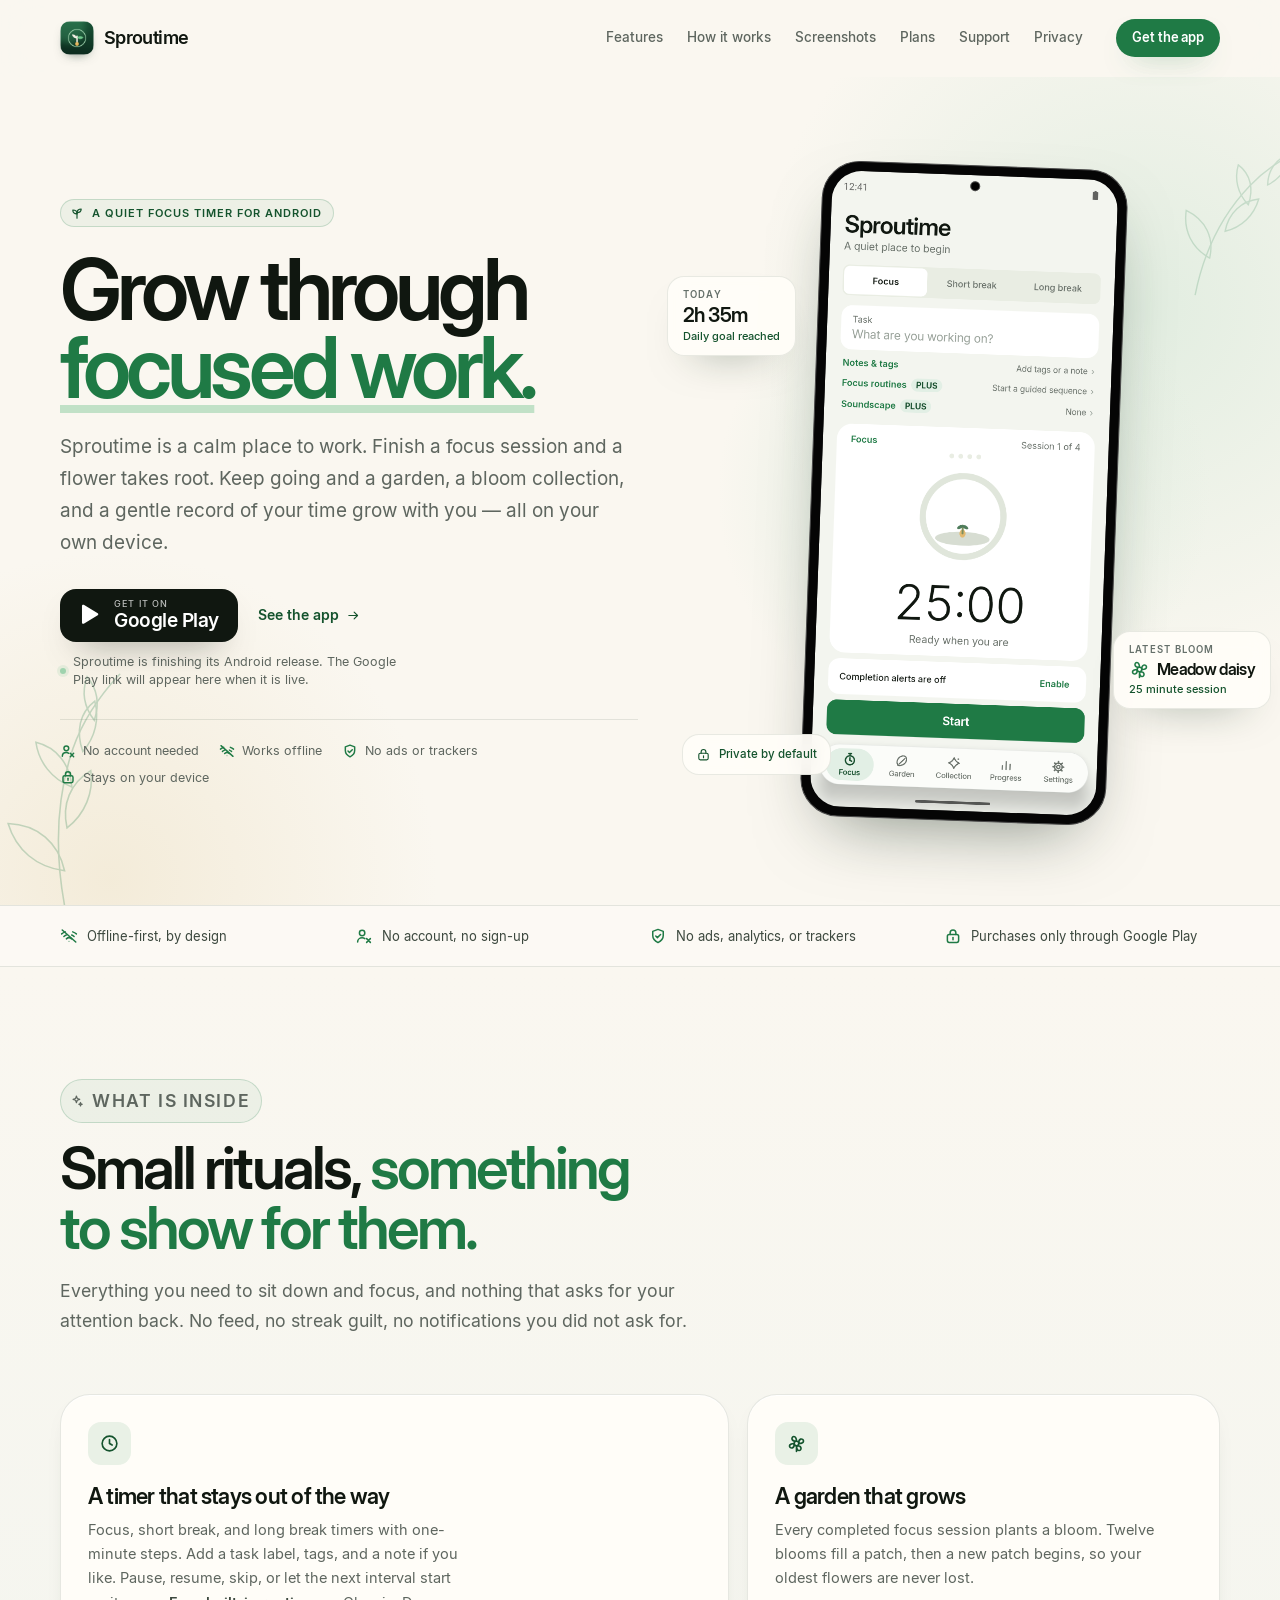
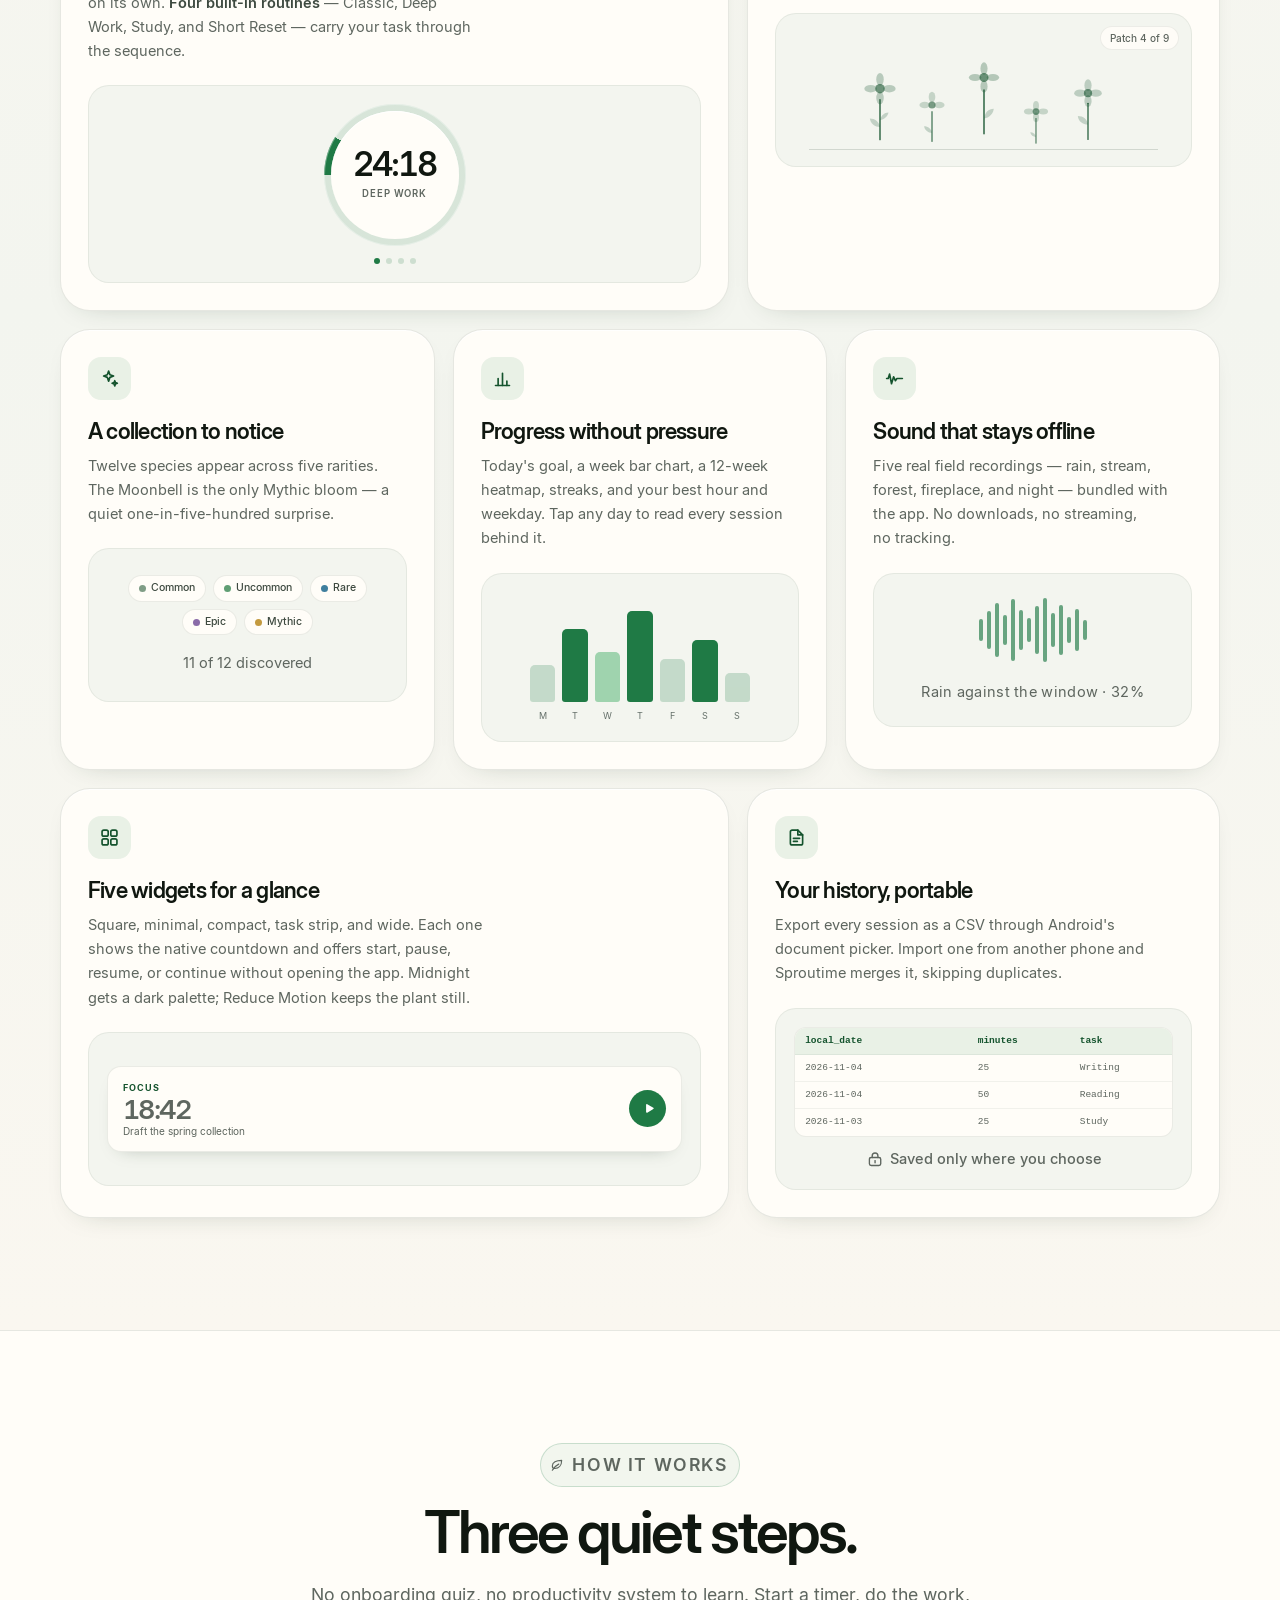
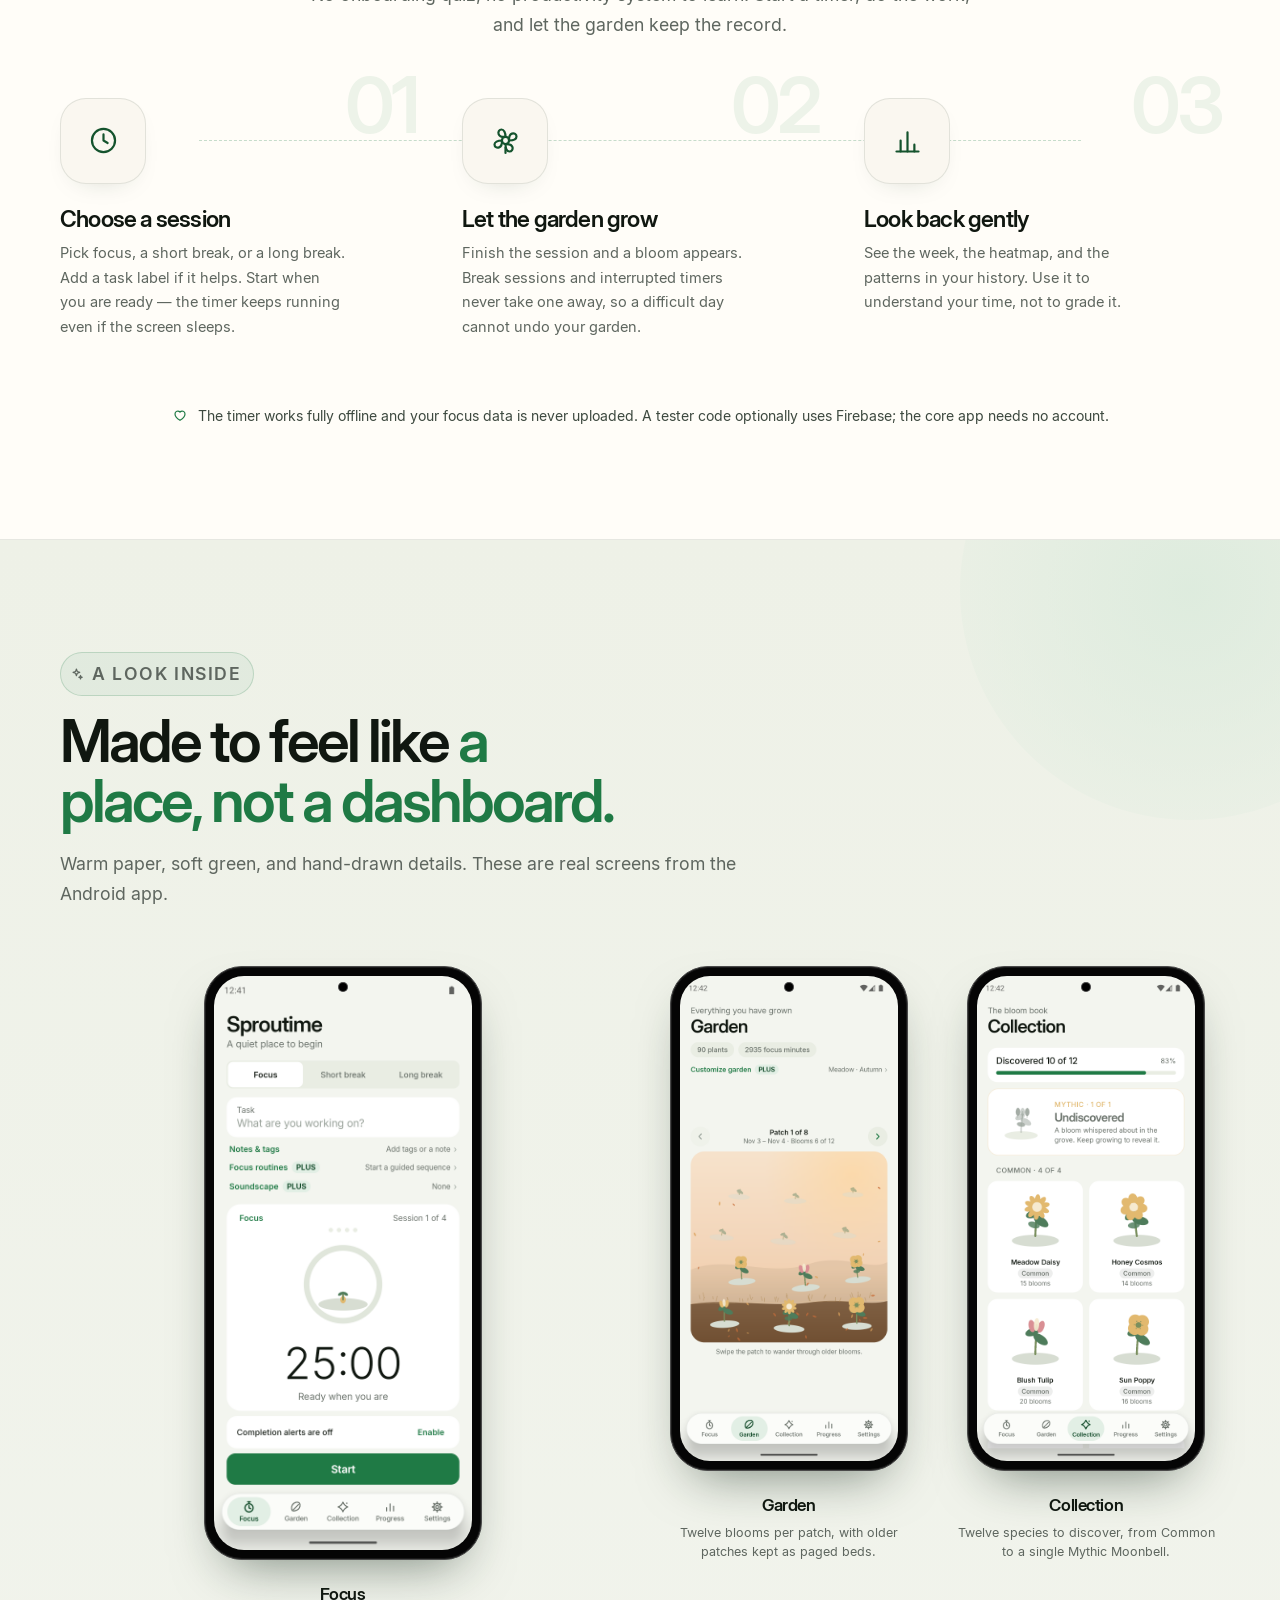
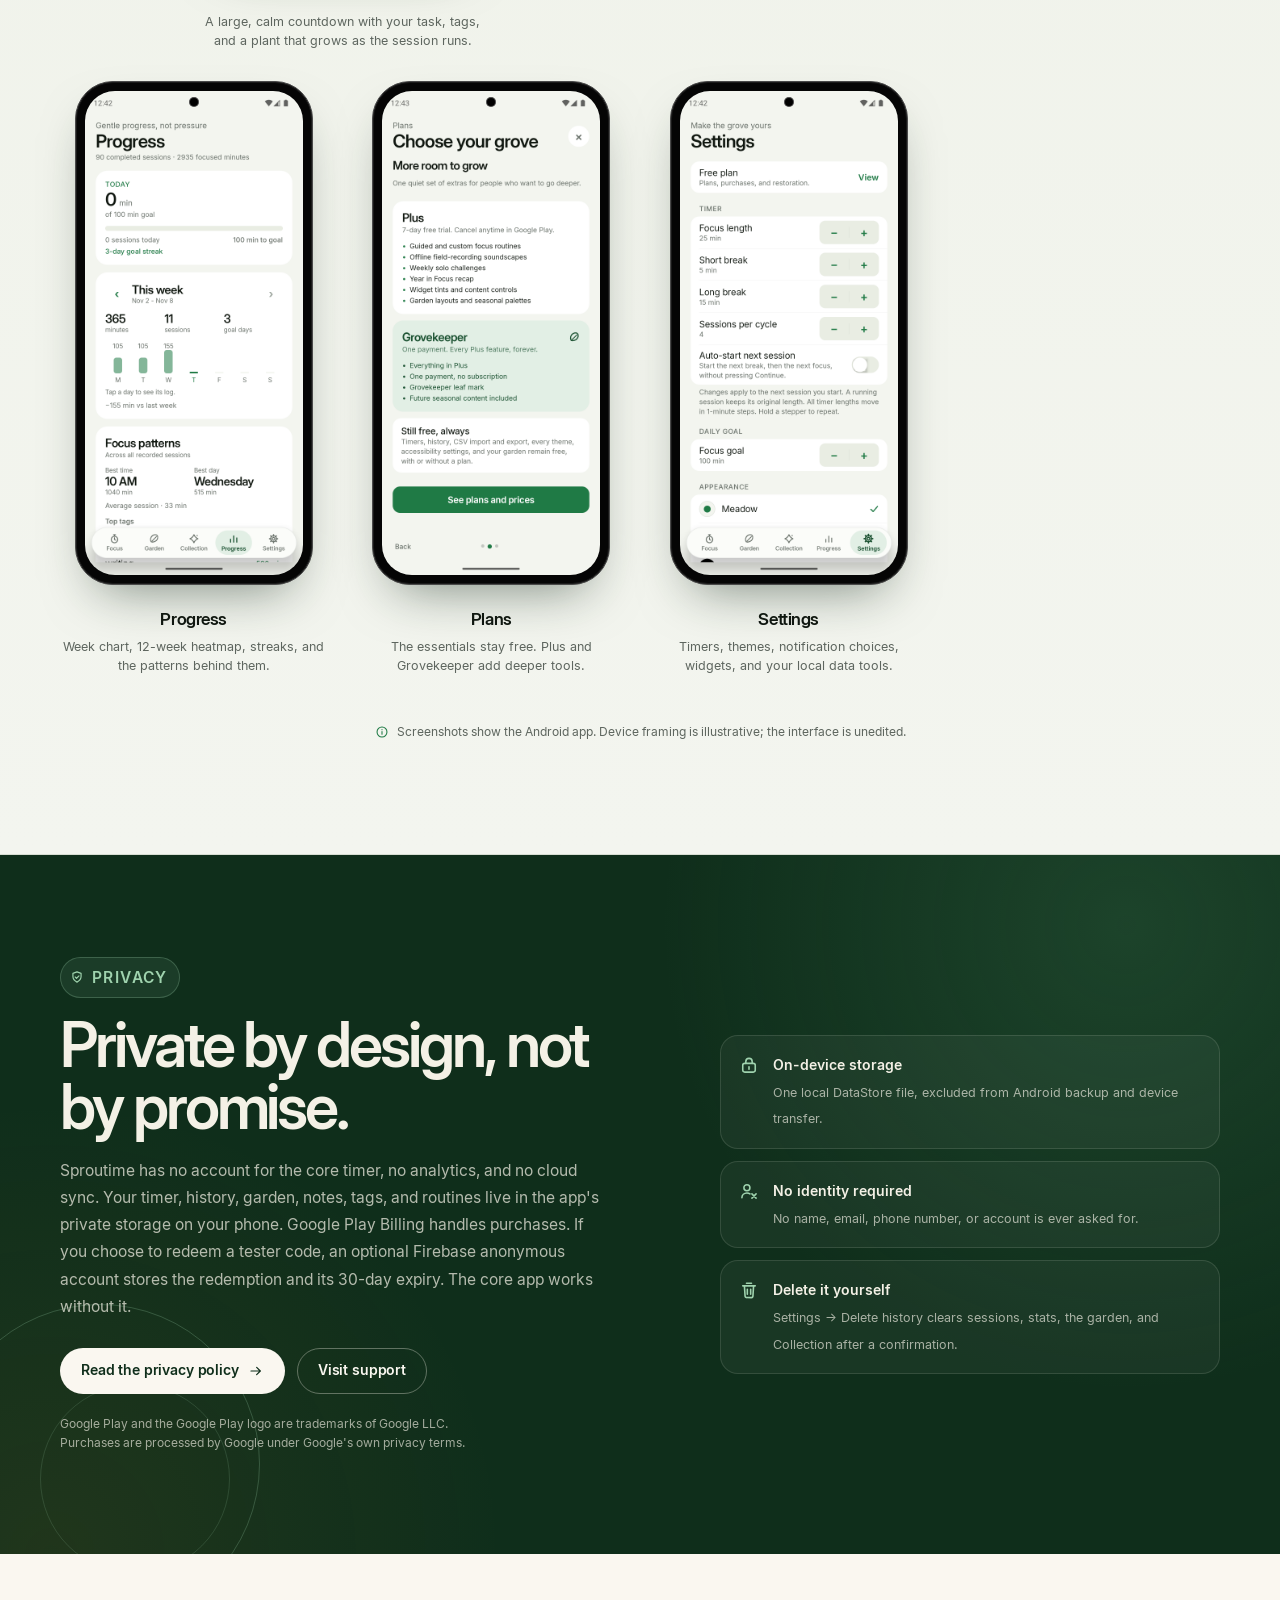
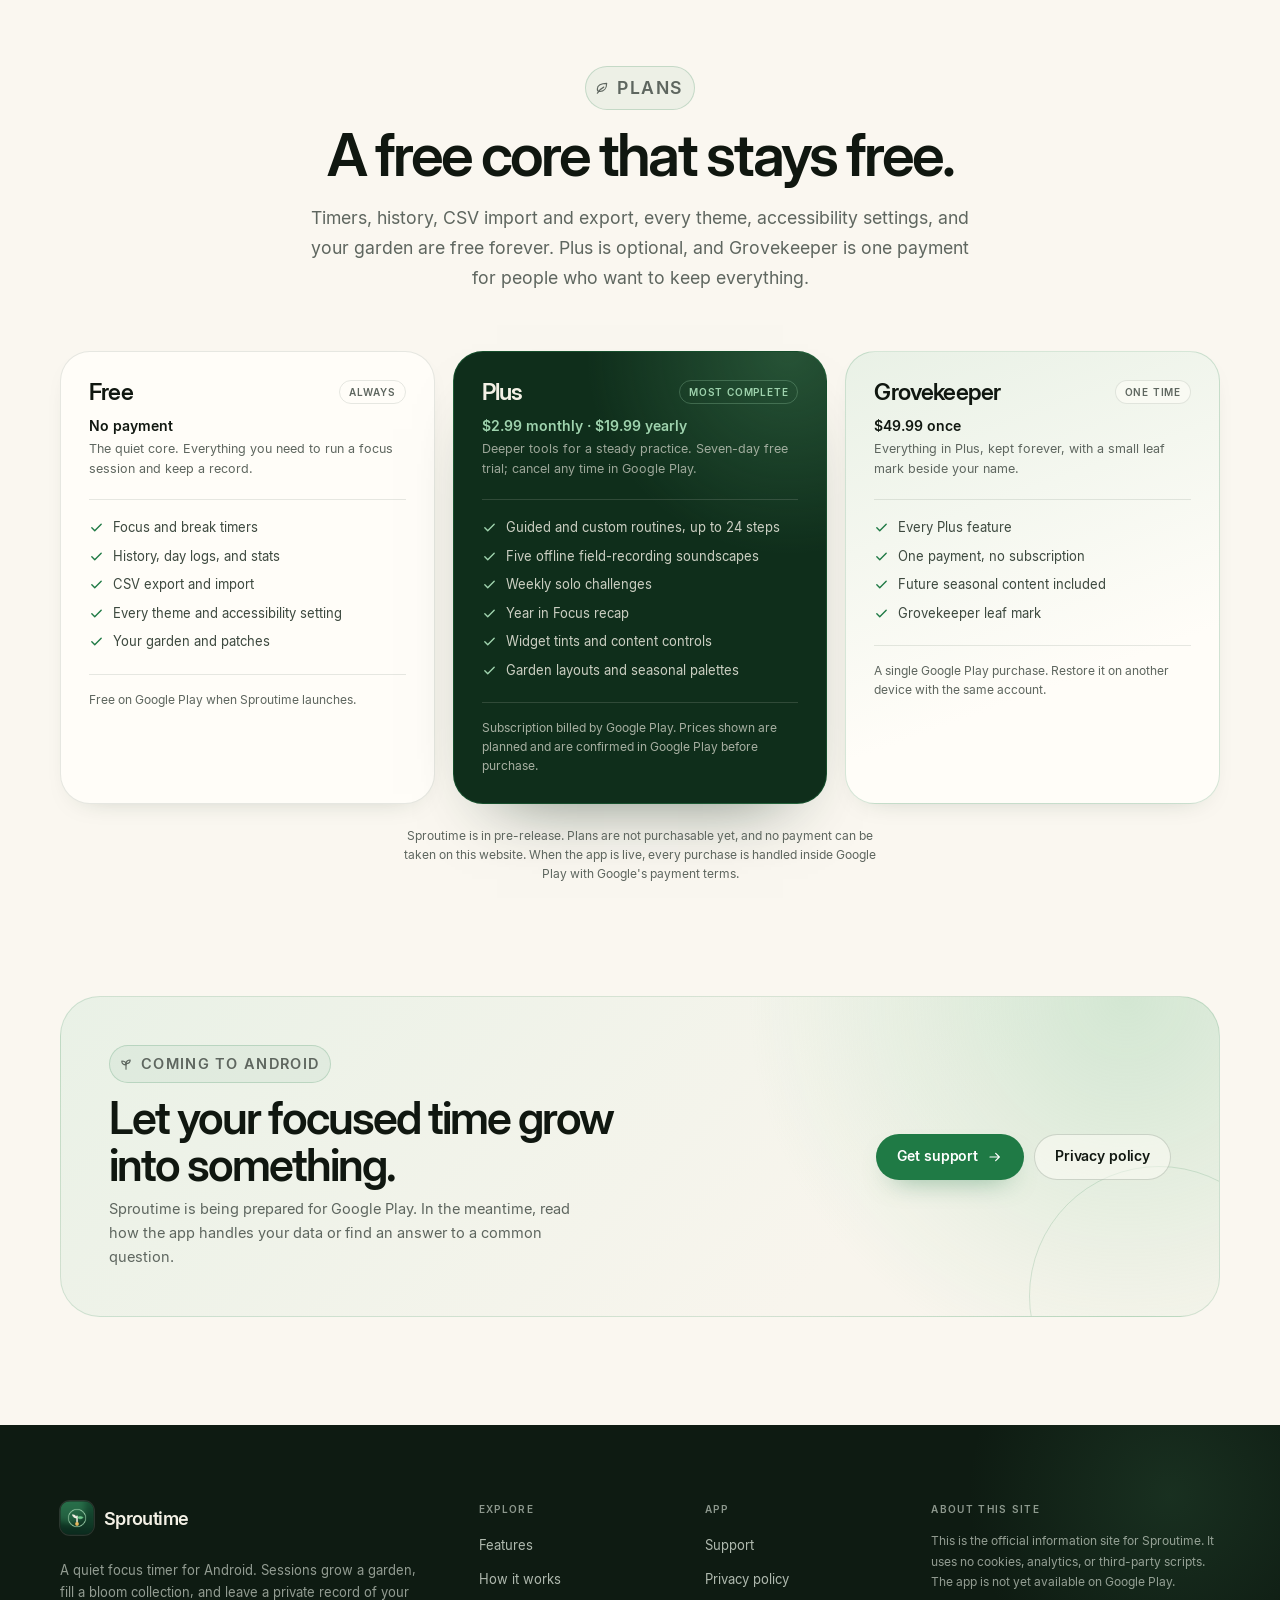
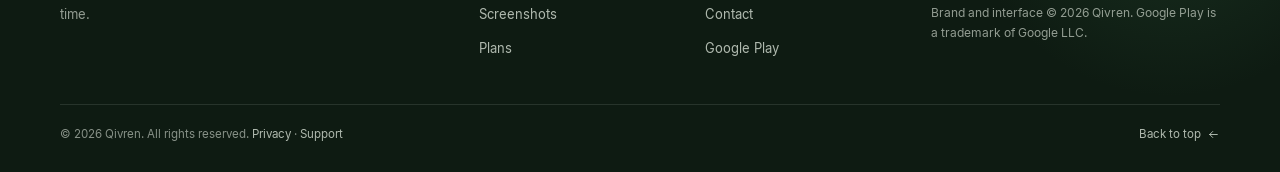
==== commit b1dcc55f: "Add files via upload" ====
--- a/index.html
+++ b/index.html
@@ -4,7 +4,7 @@
   <meta charset="utf-8">
   <meta name="viewport" content="width=device-width, initial-scale=1">
   <title>Sproutime — A quiet focus timer for Android</title>
-  <meta name="description" content="Sproutime turns finished focus sessions into a garden, a bloom collection, and a private record of your time. Offline-first, no account, no ads, no trackers.">
+  <meta name="description" content="Sproutime turns finished focus sessions into a garden, a bloom collection, and a private record of your time. Offline-first, no account needed, no ads, no trackers.">
   <meta name="theme-color" content="#faf7f0">
   <link rel="icon" type="image/svg+xml" href="assets/img/icon.svg">
   <link rel="icon" type="image/png" sizes="32x32" href="assets/img/favicon-32.png">
@@ -16,15 +16,16 @@
   <meta property="og:type" content="website">
   <meta property="og:site_name" content="Sproutime">
   <meta property="og:title" content="Sproutime — A quiet focus timer for Android">
-  <meta property="og:description" content="Focus sessions grow a garden, fill a bloom collection, and build a private record of your time. No account. No ads. No trackers.">
-  <meta property="og:image" content="assets/img/og-image.png">
+  <meta property="og:description" content="Focus sessions grow a garden, fill a bloom collection, and build a private record of your time. No account needed. No ads. No trackers.">
+  <meta property="og:url" content="https://qivren.github.io/Sproutime/">
+  <meta property="og:image" content="https://qivren.github.io/Sproutime/assets/img/og-image.png">
   <meta property="og:image:width" content="1200">
   <meta property="og:image:height" content="630">
   <meta name="twitter:card" content="summary_large_image">
   <meta name="twitter:title" content="Sproutime — A quiet focus timer for Android">
   <meta name="twitter:description" content="Focus sessions grow a garden, fill a bloom collection, and build a private record of your time.">
-  <meta name="twitter:image" content="assets/img/og-image.png">
-  <!-- Add a canonical URL and og:url after the site has a permanent domain. -->
+  <meta name="twitter:image" content="https://qivren.github.io/Sproutime/assets/img/og-image.png">
+  <link rel="canonical" href="https://qivren.github.io/Sproutime/">
 
   <script type="application/ld+json">
   {
@@ -36,7 +37,8 @@
     "operatingSystem": "Android 8.0 and later",
     "inLanguage": "en",
     "isAccessibleForFree": true,
-    "privacyPolicy": "privacy/"
+    "url": "https://qivren.github.io/Sproutime/",
+    "privacyPolicy": "https://qivren.github.io/Sproutime/privacy/"
   }
   </script>
 </head>
@@ -234,7 +236,7 @@
           <p class="play-note" id="play-store-note">Sproutime is finishing its Android release. The Google Play link will appear here when it is live.</p>
 
           <ul class="hero-trust">
-            <li><svg class="icon" aria-hidden="true"><use href="#i-user-off"/></svg>No account</li>
+            <li><svg class="icon" aria-hidden="true"><use href="#i-user-off"/></svg>No account needed</li>
             <li><svg class="icon" aria-hidden="true"><use href="#i-wifi-off"/></svg>Works offline</li>
             <li><svg class="icon" aria-hidden="true"><use href="#i-shield"/></svg>No ads or trackers</li>
             <li><svg class="icon" aria-hidden="true"><use href="#i-lock"/></svg>Stays on your device</li>
@@ -432,7 +434,7 @@
 
         <p class="how-note reveal">
           <svg class="icon" aria-hidden="true"><use href="#i-heart"/></svg>
-          The app works fully offline. Nothing is uploaded, and there is no account to keep.
+          The timer works fully offline and your focus data is never uploaded. A tester code optionally uses Firebase; the core app needs no account.
         </p>
       </div>
     </section>
@@ -521,7 +523,7 @@
         <div class="reveal">
           <p class="eyebrow"><svg class="icon" aria-hidden="true"><use href="#i-shield"/></svg>Privacy</p>
           <h2>Private by design, not by promise.</h2>
-          <p>Sproutime has no account system, no analytics, and no cloud sync. Your timer, history, garden, notes, tags, and routines live in the app's private storage on your phone. The only network connection is Google Play Billing, and only while you view or restore a purchase.</p>
+          <p>Sproutime has no account for the core timer, no analytics, and no cloud sync. Your timer, history, garden, notes, tags, and routines live in the app's private storage on your phone. Google Play Billing handles purchases. If you choose to redeem a tester code, an optional Firebase anonymous account stores the redemption and its 30-day expiry. The core app works without it.</p>
           <div class="privacy-band-actions">
             <a class="btn btn--ivory" href="privacy/">Read the privacy policy <svg class="icon" aria-hidden="true"><use href="#i-arrow"/></svg></a>
             <a class="btn btn--outline-ivory" href="support/">Visit support</a>
@@ -665,12 +667,12 @@
         <div class="footer-col footer-note">
           <h2>About this site</h2>
           <p>This is the official information site for Sproutime. It uses no cookies, analytics, or third-party scripts. The app is not yet available on Google Play.</p>
-          <p style="margin-top:10px">Brand and interface © <span data-year>2026</span> Sproutime. Google Play is a trademark of Google LLC.</p>
+          <p style="margin-top:10px">Brand and interface © <span data-year>2026</span> Qivren. Google Play is a trademark of Google LLC.</p>
         </div>
       </div>
 
       <div class="footer-bottom">
-        <p>© <span data-year>2026</span> Sproutime. All rights reserved. <a href="privacy/">Privacy</a> · <a href="support/">Support</a></p>
+        <p>© <span data-year>2026</span> Qivren. All rights reserved. <a href="privacy/">Privacy</a> · <a href="support/">Support</a></p>
         <a class="to-top" href="#main">Back to top <svg class="icon" aria-hidden="true"><use href="#i-arrow-up"/></svg></a>
       </div>
     </div>
--- a/assets/css/styles.css
+++ b/assets/css/styles.css
@@ -0,0 +1,3026 @@
+/* ==========================================================================
+   Sproutime — shared styles
+   Warm ivory, botanical green, quiet motion.
+   ========================================================================== */
+
+/* ---- Fonts (self-hosted, subsetted Inter) -------------------------------- */
+@font-face {
+  font-family: "Inter";
+  src: url("../fonts/Inter-Regular.woff2") format("woff2");
+  font-weight: 400;
+  font-style: normal;
+  font-display: swap;
+}
+@font-face {
+  font-family: "Inter";
+  src: url("../fonts/Inter-Medium.woff2") format("woff2");
+  font-weight: 500;
+  font-style: normal;
+  font-display: swap;
+}
+@font-face {
+  font-family: "Inter";
+  src: url("../fonts/Inter-SemiBold.woff2") format("woff2");
+  font-weight: 600;
+  font-style: normal;
+  font-display: swap;
+}
+@font-face {
+  font-family: "Inter";
+  src: url("../fonts/Inter-Bold.woff2") format("woff2");
+  font-weight: 700;
+  font-style: normal;
+  font-display: swap;
+}
+@font-face {
+  font-family: "Inter Display";
+  src: url("../fonts/InterDisplay-SemiBold.woff2") format("woff2");
+  font-weight: 600;
+  font-style: normal;
+  font-display: swap;
+}
+
+/* ---- Design tokens ------------------------------------------------------- */
+:root {
+  --ivory: #faf7f0;
+  --ivory-deep: #f3f5ef;
+  --paper: #fffdf8;
+  --ink: #101710;
+  --ink-soft: #3d493f;
+  --muted: #5e665f;
+  --muted-2: #65706a;
+  --green: #1f7a45;
+  --green-deep: #14532d;
+  --green-ink: #0f2e1b;
+  --green-soft: #dcebdd;
+  --green-mist: #e9f1e6;
+  --sage: #9fd3ae;
+  --amber: #b57a22;
+  --rose: #a8485c;
+  --line: rgba(31, 58, 38, 0.11);
+  --line-strong: rgba(31, 58, 38, 0.18);
+  --shadow-sm: 0 10px 30px -22px rgba(20, 50, 30, 0.38);
+  --shadow-md: 0 24px 60px -34px rgba(20, 50, 30, 0.42);
+  --shadow-lg: 0 50px 110px -50px rgba(14, 40, 25, 0.55);
+  --font-sans: "Inter", ui-sans-serif, system-ui, -apple-system, "Segoe UI", sans-serif;
+  --font-display: "Inter Display", "Inter", ui-sans-serif, system-ui, sans-serif;
+  --shell: 1160px;
+  --gutter: clamp(20px, 4vw, 40px);
+  --radius-sm: 14px;
+  --radius-md: 22px;
+  --radius-lg: 30px;
+  --radius-xl: 40px;
+}
+
+/* ---- Reset / base -------------------------------------------------------- */
+*,
+*::before,
+*::after {
+  box-sizing: border-box;
+}
+
+html {
+  scroll-behavior: smooth;
+  -webkit-text-size-adjust: 100%;
+}
+
+body {
+  margin: 0;
+  background: var(--ivory);
+  color: var(--ink);
+  font-family: var(--font-sans);
+  font-size: 16px;
+  line-height: 1.65;
+  -webkit-font-smoothing: antialiased;
+  text-rendering: optimizeLegibility;
+}
+
+img,
+svg {
+  max-width: 100%;
+}
+
+img {
+  height: auto;
+}
+
+a {
+  color: inherit;
+  text-decoration: none;
+}
+
+p,
+h1,
+h2,
+h3,
+h4,
+ul,
+ol,
+figure,
+blockquote {
+  margin: 0;
+}
+
+ul,
+ol {
+  padding: 0;
+  list-style: none;
+}
+
+button {
+  font: inherit;
+  color: inherit;
+}
+
+::selection {
+  background: var(--sage);
+  color: var(--green-ink);
+}
+
+:focus-visible {
+  outline: 3px solid rgba(31, 122, 69, 0.55);
+  outline-offset: 3px;
+  border-radius: 4px;
+}
+
+[hidden] {
+  display: none !important;
+}
+
+.svg-defs {
+  position: absolute;
+  width: 0;
+  height: 0;
+  overflow: hidden;
+}
+
+.icon {
+  width: 1.25em;
+  height: 1.25em;
+  flex: none;
+  fill: none;
+  stroke: currentColor;
+  stroke-width: 1.8;
+  stroke-linecap: round;
+  stroke-linejoin: round;
+}
+
+.icon--fill {
+  fill: currentColor;
+  stroke: none;
+}
+
+.shell {
+  width: min(100% - (var(--gutter) * 2), var(--shell));
+  margin-inline: auto;
+}
+
+.skip-link {
+  position: fixed;
+  top: 12px;
+  left: 12px;
+  z-index: 200;
+  padding: 10px 16px;
+  border-radius: 10px;
+  background: var(--ink);
+  color: #fff;
+  font-size: 14px;
+  font-weight: 600;
+  transform: translateY(-160%);
+  transition: transform 0.2s ease;
+}
+
+.skip-link:focus {
+  transform: translateY(0);
+}
+
+/* ---- Typography helpers -------------------------------------------------- */
+.eyebrow {
+  display: inline-flex;
+  align-items: center;
+  gap: 8px;
+  padding: 6px 11px 6px 9px;
+  border: 1px solid rgba(31, 122, 69, 0.2);
+  border-radius: 999px;
+  background: rgba(31, 122, 69, 0.055);
+  color: var(--green-deep);
+  font-size: 11px;
+  font-weight: 600;
+  line-height: 1.2;
+  letter-spacing: 0.09em;
+  text-transform: uppercase;
+}
+
+.eyebrow .icon {
+  width: 14px;
+  height: 14px;
+  stroke-width: 2;
+}
+
+.eyebrow--plain {
+  padding: 0;
+  border: 0;
+  background: none;
+  letter-spacing: 0.12em;
+  color: var(--muted);
+}
+
+.section {
+  padding: clamp(72px, 9vw, 112px) 0;
+  scroll-margin-top: 90px;
+}
+
+.section-head {
+  max-width: 720px;
+  margin-bottom: clamp(36px, 5vw, 58px);
+}
+
+.section-head--center {
+  margin-inline: auto;
+  text-align: center;
+}
+
+.section-head h2 {
+  margin: 15px 0 18px;
+  font-family: var(--font-display);
+  font-size: clamp(2.25rem, 4.6vw, 3.75rem);
+  font-weight: 600;
+  line-height: 1.02;
+  letter-spacing: -0.05em;
+  text-wrap: balance;
+}
+
+.section-head p {
+  max-width: 62ch;
+  color: var(--muted);
+  font-size: clamp(1rem, 1.5vw, 1.1rem);
+  line-height: 1.7;
+  text-wrap: pretty;
+}
+
+.section-head--center p {
+  margin-inline: auto;
+}
+
+.ink-green {
+  color: var(--green);
+}
+
+.muted {
+  color: var(--muted);
+}
+
+.small {
+  font-size: 13px;
+  line-height: 1.6;
+}
+
+.sr-only {
+  position: absolute;
+  width: 1px;
+  height: 1px;
+  margin: -1px;
+  padding: 0;
+  border: 0;
+  overflow: hidden;
+  clip: rect(0 0 0 0);
+  clip-path: inset(50%);
+  white-space: nowrap;
+}
+
+/* Visible marker for anything the site owner still needs to fill in.
+   main.js removes the class once SITE_CONFIG provides a value. */
+.placeholder {
+  display: inline;
+  padding: 0 3px;
+  border-bottom: 1px dashed #b99a52;
+  border-radius: 3px;
+  background: #f7e9c8;
+  color: #654b17;
+  font-weight: 500;
+  white-space: nowrap;
+}
+
+/* ---- Buttons / links ----------------------------------------------------- */
+.btn {
+  display: inline-flex;
+  align-items: center;
+  justify-content: center;
+  gap: 9px;
+  min-height: 46px;
+  padding: 11px 20px;
+  border: 1px solid transparent;
+  border-radius: 999px;
+  font-size: 14px;
+  font-weight: 600;
+  line-height: 1.2;
+  letter-spacing: -0.01em;
+  transition: transform 0.22s ease, background-color 0.22s ease, border-color 0.22s ease,
+    box-shadow 0.22s ease;
+}
+
+.btn .icon {
+  width: 16px;
+  height: 16px;
+}
+
+.btn:hover {
+  transform: translateY(-2px);
+}
+
+.btn:active {
+  transform: translateY(0);
+}
+
+.btn--primary {
+  background: var(--green);
+  color: #fff;
+  box-shadow: 0 12px 28px -16px rgba(31, 122, 69, 0.75);
+}
+
+.btn--primary:hover {
+  background: var(--green-deep);
+}
+
+.btn--ghost {
+  border-color: var(--line-strong);
+  background: rgba(255, 253, 248, 0.5);
+  color: var(--ink);
+}
+
+.btn--ghost:hover {
+  border-color: rgba(31, 122, 69, 0.4);
+  background: var(--paper);
+}
+
+.btn--ivory {
+  background: var(--ivory);
+  color: var(--green-ink);
+}
+
+.btn--ivory:hover {
+  background: #fff;
+}
+
+.btn--outline-ivory {
+  border-color: rgba(244, 241, 230, 0.35);
+  color: var(--ivory);
+}
+
+.btn--outline-ivory:hover {
+  border-color: rgba(244, 241, 230, 0.7);
+  background: rgba(255, 255, 255, 0.06);
+}
+
+.btn--small {
+  min-height: 38px;
+  padding: 8px 15px;
+  font-size: 13px;
+}
+
+.text-link {
+  display: inline-flex;
+  align-items: center;
+  gap: 7px;
+  color: var(--green-deep);
+  font-size: 14px;
+  font-weight: 600;
+  line-height: 1.3;
+}
+
+.text-link .icon {
+  width: 15px;
+  height: 15px;
+  transition: transform 0.2s ease;
+}
+
+.text-link:hover .icon {
+  transform: translateX(3px);
+}
+
+.text-link--ivory {
+  color: var(--ivory);
+}
+
+/* ---- Header -------------------------------------------------------------- */
+.site-header {
+  position: sticky;
+  top: 0;
+  z-index: 80;
+  background: rgba(250, 247, 240, 0.84);
+  border-bottom: 1px solid transparent;
+  backdrop-filter: blur(18px);
+  -webkit-backdrop-filter: blur(18px);
+  transition: border-color 0.25s ease, background-color 0.25s ease, box-shadow 0.25s ease;
+}
+
+.site-header.is-scrolled {
+  border-bottom-color: var(--line);
+  background: rgba(250, 247, 240, 0.94);
+  box-shadow: 0 12px 34px -30px rgba(20, 50, 30, 0.55);
+}
+
+.header-inner {
+  display: flex;
+  align-items: center;
+  gap: 22px;
+  height: 76px;
+}
+
+.brand {
+  display: inline-flex;
+  align-items: center;
+  gap: 10px;
+  flex: none;
+  font-size: 18px;
+  font-weight: 600;
+  letter-spacing: -0.035em;
+}
+
+.brand img {
+  width: 34px;
+  height: 34px;
+  border-radius: 10px;
+  box-shadow: 0 5px 12px -7px rgba(11, 42, 29, 0.7);
+}
+
+.site-nav {
+  display: flex;
+  align-items: center;
+  gap: 2px;
+  margin-left: auto;
+}
+
+.site-nav a {
+  padding: 8px 11px;
+  border-radius: 9px;
+  color: var(--muted);
+  font-size: 13.5px;
+  font-weight: 500;
+  line-height: 1.3;
+  transition: color 0.2s ease, background-color 0.2s ease;
+}
+
+.site-nav a:hover {
+  background: rgba(31, 122, 69, 0.065);
+  color: var(--green-deep);
+}
+
+.site-nav a[aria-current="page"] {
+  background: rgba(31, 122, 69, 0.08);
+  color: var(--green-deep);
+  font-weight: 600;
+}
+
+.header-actions {
+  display: flex;
+  align-items: center;
+  gap: 10px;
+}
+
+.nav-toggle {
+  display: none;
+  width: 42px;
+  height: 42px;
+  padding: 0;
+  border: 1px solid var(--line-strong);
+  border-radius: 12px;
+  background: rgba(255, 253, 248, 0.55);
+  cursor: pointer;
+}
+
+.nav-toggle span {
+  display: block;
+  width: 17px;
+  height: 1.5px;
+  margin: 4px auto;
+  border-radius: 2px;
+  background: var(--ink);
+  transition: transform 0.22s ease, opacity 0.22s ease;
+}
+
+.nav-open .nav-toggle span:nth-child(1) {
+  transform: translateY(5.5px) rotate(45deg);
+}
+.nav-open .nav-toggle span:nth-child(2) {
+  opacity: 0;
+}
+.nav-open .nav-toggle span:nth-child(3) {
+  transform: translateY(-5.5px) rotate(-45deg);
+}
+
+/* ---- Hero ---------------------------------------------------------------- */
+.hero {
+  position: relative;
+  overflow: hidden;
+  padding: clamp(48px, 7vw, 88px) 0 clamp(48px, 7vw, 84px);
+}
+
+.hero::before {
+  content: "";
+  position: absolute;
+  inset: -20% -20% auto auto;
+  width: 62vw;
+  height: 62vw;
+  max-width: 820px;
+  max-height: 820px;
+  border-radius: 50%;
+  background: radial-gradient(circle, rgba(220, 235, 221, 0.82) 0%, rgba(220, 235, 221, 0) 68%);
+  pointer-events: none;
+}
+
+.hero::after {
+  content: "";
+  position: absolute;
+  left: -18%;
+  bottom: -38%;
+  width: 54vw;
+  height: 54vw;
+  max-width: 680px;
+  max-height: 680px;
+  border-radius: 50%;
+  background: radial-gradient(circle, rgba(238, 226, 198, 0.55) 0%, rgba(238, 226, 198, 0) 68%);
+  pointer-events: none;
+}
+
+.hero-inner {
+  position: relative;
+  z-index: 2;
+  display: grid;
+  grid-template-columns: minmax(0, 1.06fr) minmax(0, 0.94fr);
+  gap: clamp(32px, 6vw, 70px);
+  align-items: center;
+}
+
+.hero-copy {
+  position: relative;
+  z-index: 3;
+}
+
+.hero h1 {
+  max-width: 11ch;
+  margin: 22px 0 24px;
+  font-family: var(--font-display);
+  font-size: clamp(3.25rem, 6.6vw, 5.55rem);
+  font-weight: 600;
+  line-height: 0.93;
+  letter-spacing: -0.058em;
+  text-wrap: balance;
+}
+
+.hero h1 span {
+  display: block;
+}
+
+.hero h1 .accent {
+  color: var(--green);
+}
+
+.hero h1 .accent-text {
+  display: inline;
+  text-decoration: underline;
+  text-decoration-color: rgba(159, 211, 174, 0.62);
+  text-decoration-thickness: 0.1em;
+  text-underline-offset: 0.08em;
+  text-decoration-skip-ink: none;
+  -webkit-box-decoration-break: clone;
+  box-decoration-break: clone;
+}
+
+.hero-lead {
+  max-width: 54ch;
+  color: var(--muted);
+  font-size: clamp(1.03rem, 1.55vw, 1.18rem);
+  line-height: 1.7;
+  text-wrap: pretty;
+}
+
+.hero-actions {
+  display: flex;
+  flex-wrap: wrap;
+  align-items: center;
+  gap: 14px 20px;
+  margin-top: 30px;
+}
+
+.play-button {
+  display: inline-flex;
+  align-items: center;
+  gap: 12px;
+  padding: 10px 19px 10px 15px;
+  border-radius: 16px;
+  background: var(--ink);
+  color: #fff;
+  box-shadow: 0 16px 34px -20px rgba(16, 23, 16, 0.7);
+  transition: transform 0.22s ease, background-color 0.22s ease, box-shadow 0.22s ease;
+}
+
+.play-button:hover {
+  background: #1a241b;
+  box-shadow: 0 20px 40px -22px rgba(16, 23, 16, 0.8);
+  transform: translateY(-2px);
+}
+
+.play-button:active {
+  transform: translateY(0);
+}
+
+.play-button .play-icon {
+  width: 27px;
+  height: 27px;
+  flex: none;
+}
+
+.play-copy {
+  display: flex;
+  flex-direction: column;
+  gap: 1px;
+  text-align: left;
+}
+
+.play-kicker {
+  color: rgba(255, 255, 255, 0.72);
+  font-size: 9px;
+  font-weight: 500;
+  line-height: 1.1;
+  letter-spacing: 0.13em;
+  text-transform: uppercase;
+}
+
+.play-title {
+  font-size: 19px;
+  font-weight: 600;
+  line-height: 1.15;
+  letter-spacing: -0.025em;
+}
+
+.play-note {
+  display: flex;
+  align-items: center;
+  gap: 7px;
+  max-width: 44ch;
+  margin-top: 11px;
+  color: var(--muted);
+  font-size: 12.5px;
+  line-height: 1.45;
+}
+
+.play-note::before {
+  content: "";
+  width: 6px;
+  height: 6px;
+  flex: none;
+  border-radius: 50%;
+  background: var(--sage);
+  box-shadow: 0 0 0 3px rgba(159, 211, 174, 0.22);
+}
+
+.hero-trust {
+  display: flex;
+  flex-wrap: wrap;
+  gap: 9px 20px;
+  margin-top: 30px;
+  padding-top: 22px;
+  border-top: 1px solid var(--line);
+}
+
+.hero-trust li {
+  display: inline-flex;
+  align-items: center;
+  gap: 7px;
+  color: var(--muted);
+  font-size: 12.5px;
+  line-height: 1.4;
+}
+
+.hero-trust .icon {
+  width: 16px;
+  height: 16px;
+  color: var(--green);
+  stroke-width: 2.2;
+}
+
+.hero-visual {
+  position: relative;
+  display: flex;
+  justify-content: center;
+  align-items: center;
+  min-height: 590px;
+}
+
+.hero-visual::before {
+  content: "";
+  position: absolute;
+  width: min(520px, 100%);
+  aspect-ratio: 1;
+  border-radius: 50%;
+  background: radial-gradient(circle at 50% 50%, rgba(220, 235, 221, 0.95), rgba(220, 235, 221, 0) 68%);
+  pointer-events: none;
+}
+
+.phone {
+  position: relative;
+  width: 100%;
+  display: block;
+  padding: 9px;
+  border-radius: 38px;
+  background: #050505;
+  border: 1.5px solid #4a4a4a;
+  box-shadow:
+    inset 0 0 0 1px rgba(255, 255, 255, 0.08),
+    0 24px 52px -22px rgba(20, 42, 28, 0.55);
+  overflow: hidden;
+}
+.phone::before {
+  content: "";
+  position: absolute;
+  top: 15px;
+  left: 50%;
+  transform: translateX(-50%);
+  width: 10px;
+  height: 10px;
+  border-radius: 50%;
+  background: #000;
+  box-shadow: inset 0 0 0 1px rgba(255, 255, 255, 0.3);
+  z-index: 3;
+}
+.phone img {
+  display: block;
+  width: 100%;
+  height: auto;
+  border-radius: 30px;
+  object-fit: contain;
+}
+
+.phone--hero {
+  width: clamp(258px, 25vw, 306px);
+  transform: rotate(2.1deg);
+  box-shadow: 0 30px 70px -30px rgba(20, 42, 28, 0.55);
+}
+
+.float-card {
+  position: absolute;
+  z-index: 4;
+  padding: 12px 15px;
+  border: 1px solid rgba(31, 58, 38, 0.1);
+  border-radius: 17px;
+  background: rgba(255, 253, 248, 0.94);
+  box-shadow: 0 20px 44px -28px rgba(20, 50, 30, 0.5);
+  backdrop-filter: blur(10px);
+  -webkit-backdrop-filter: blur(10px);
+  animation: float 8s ease-in-out infinite;
+}
+
+.float-card .label {
+  color: var(--muted-2);
+  font-size: 9.5px;
+  font-weight: 600;
+  line-height: 1.3;
+  letter-spacing: 0.13em;
+  text-transform: uppercase;
+}
+
+.float-card .value {
+  margin-top: 2px;
+  font-family: var(--font-display);
+  font-size: 20px;
+  font-weight: 600;
+  line-height: 1.15;
+  letter-spacing: -0.04em;
+}
+
+.float-card .sub {
+  margin-top: 2px;
+  color: var(--green-deep);
+  font-size: 11px;
+  font-weight: 500;
+  line-height: 1.3;
+}
+
+.float-today {
+  left: -8%;
+  top: 17%;
+}
+
+.float-bloom {
+  right: -10%;
+  bottom: 17%;
+  animation-delay: -3.2s;
+}
+
+.float-bloom .value {
+  display: flex;
+  align-items: center;
+  gap: 7px;
+  font-size: 16px;
+}
+
+.float-bloom .icon {
+  width: 21px;
+  height: 21px;
+  color: var(--green);
+}
+
+.float-private {
+  left: -5%;
+  bottom: 7%;
+  display: flex;
+  align-items: center;
+  gap: 8px;
+  padding: 10px 13px;
+  color: var(--green-deep);
+  font-size: 11.5px;
+  font-weight: 500;
+  animation-delay: -5.4s;
+}
+
+.float-private .icon {
+  width: 15px;
+  height: 15px;
+}
+
+@keyframes float {
+  0%,
+  100% {
+    transform: translateY(0);
+  }
+  50% {
+    transform: translateY(-9px);
+  }
+}
+
+.botanical {
+  position: absolute;
+  z-index: 1;
+  color: var(--green);
+  opacity: 0.24;
+  pointer-events: none;
+}
+
+.botanical--hero-a {
+  left: -34px;
+  bottom: -12px;
+  width: 210px;
+  transform: rotate(-8deg);
+  transform-origin: bottom center;
+  animation: sway 13s ease-in-out infinite alternate;
+}
+
+.botanical--hero-b {
+  right: -16px;
+  top: 34px;
+  width: 150px;
+  transform: rotate(16deg);
+  opacity: 0.18;
+  animation: sway 16s ease-in-out infinite alternate-reverse;
+}
+
+@keyframes sway {
+  from {
+    transform: rotate(-2deg);
+  }
+  to {
+    transform: rotate(4deg);
+  }
+}
+
+/* ---- Trust strip --------------------------------------------------------- */
+.trust-strip {
+  position: relative;
+  z-index: 2;
+  border-top: 1px solid var(--line);
+  border-bottom: 1px solid var(--line);
+  background: rgba(255, 255, 255, 0.28);
+}
+
+.trust-list {
+  display: grid;
+  grid-template-columns: repeat(4, 1fr);
+  gap: 18px;
+  padding: 21px 0;
+}
+
+.trust-list li {
+  display: flex;
+  align-items: center;
+  gap: 9px;
+  color: var(--ink-soft);
+  font-size: 13px;
+  line-height: 1.4;
+}
+
+.trust-list .icon {
+  width: 18px;
+  height: 18px;
+  color: var(--green);
+  stroke-width: 2;
+}
+
+/* ---- Feature bento ------------------------------------------------------- */
+.features {
+  background: linear-gradient(180deg, var(--ivory) 0%, var(--ivory-deep) 48%, var(--ivory) 100%);
+}
+
+.feature-grid {
+  display: grid;
+  grid-template-columns: repeat(12, minmax(0, 1fr));
+  gap: 18px;
+}
+
+.feature-card {
+  position: relative;
+  display: flex;
+  flex-direction: column;
+  grid-column: span 4;
+  min-height: 100%;
+  padding: 27px;
+  border: 1px solid var(--line);
+  border-radius: var(--radius-lg);
+  background: var(--paper);
+  box-shadow: var(--shadow-sm), inset 0 1px 0 rgba(255, 255, 255, 0.9);
+  overflow: hidden;
+  transition: transform 0.28s ease, box-shadow 0.28s ease, border-color 0.28s ease;
+}
+
+.feature-card:hover {
+  transform: translateY(-4px);
+  border-color: rgba(31, 122, 69, 0.2);
+  box-shadow: var(--shadow-md), inset 0 1px 0 rgba(255, 255, 255, 0.9);
+}
+
+.feature-card--large {
+  grid-column: span 6;
+  padding: 31px;
+}
+
+.feature-card--wide {
+  grid-column: span 7;
+}
+
+.feature-card--narrow {
+  grid-column: span 5;
+}
+
+.feature-icon {
+  display: grid;
+  place-items: center;
+  width: 43px;
+  height: 43px;
+  border-radius: 13px;
+  background: var(--green-mist);
+  color: var(--green-deep);
+}
+
+.feature-icon .icon {
+  width: 21px;
+  height: 21px;
+  stroke-width: 1.9;
+}
+
+.feature-card h3 {
+  margin: 19px 0 9px;
+  font-family: var(--font-display);
+  font-size: 22px;
+  font-weight: 600;
+  line-height: 1.16;
+  letter-spacing: -0.035em;
+}
+
+.feature-card p {
+  max-width: 44ch;
+  color: var(--muted);
+  font-size: 14.5px;
+  line-height: 1.67;
+  text-wrap: pretty;
+}
+
+.feature-card p strong {
+  color: var(--ink-soft);
+  font-weight: 600;
+}
+
+.feature-visual {
+  position: relative;
+  display: grid;
+  place-items: center;
+  min-height: 154px;
+  margin-top: 22px;
+  padding: 18px;
+  border: 1px solid rgba(31, 58, 38, 0.07);
+  border-radius: 21px;
+  background: var(--ivory-deep);
+  overflow: hidden;
+}
+
+/* Mini timer */
+.mini-timer {
+  display: grid;
+  place-items: center;
+  width: 142px;
+  aspect-ratio: 1;
+  padding: 7px;
+  border-radius: 50%;
+  background: conic-gradient(from -90deg, var(--green) 0 9%, rgba(31, 122, 69, 0.13) 9% 100%);
+  box-shadow: inset 0 0 0 1px rgba(255, 255, 255, 0.35);
+}
+
+.mini-timer-inner {
+  display: flex;
+  flex-direction: column;
+  align-items: center;
+  justify-content: center;
+  width: 100%;
+  height: 100%;
+  border-radius: 50%;
+  background: var(--paper);
+  box-shadow: inset 0 1px 0 #fff;
+}
+
+.mini-time {
+  font-family: var(--font-display);
+  font-size: 33px;
+  font-weight: 500;
+  line-height: 1;
+  letter-spacing: -0.065em;
+  font-variant-numeric: tabular-nums;
+}
+
+.mini-label {
+  margin-top: 5px;
+  color: var(--muted);
+  font-size: 9.5px;
+  font-weight: 600;
+  letter-spacing: 0.1em;
+  text-transform: uppercase;
+}
+
+.mini-dots {
+  display: flex;
+  gap: 6px;
+  margin-top: 12px;
+}
+
+.mini-dots i {
+  width: 6px;
+  height: 6px;
+  border-radius: 50%;
+  background: rgba(31, 122, 69, 0.18);
+}
+
+.mini-dots i:first-child {
+  background: var(--green);
+}
+
+/* Garden */
+.visual-garden {
+  align-items: end;
+  padding-bottom: 24px;
+}
+
+.garden-row {
+  position: relative;
+  z-index: 1;
+  display: flex;
+  align-items: end;
+  justify-content: center;
+  gap: clamp(5px, 2vw, 18px);
+  width: 100%;
+  height: 106px;
+}
+
+.garden-row .flower {
+  width: 34px;
+  height: var(--h, 86px);
+  color: var(--green-deep);
+  overflow: visible;
+}
+
+.garden-row .flower:nth-child(2) {
+  transform: translateY(3px) scale(0.92);
+}
+.garden-row .flower:nth-child(3) {
+  transform: translateY(-4px) scale(1.05);
+}
+.garden-row .flower:nth-child(4) {
+  transform: translateY(5px) scale(0.9);
+}
+.garden-row .flower:nth-child(5) {
+  transform: translateY(-1px) scale(0.98);
+}
+
+.garden-ground {
+  position: absolute;
+  left: 8%;
+  right: 8%;
+  bottom: 16px;
+  height: 1px;
+  background: rgba(31, 58, 38, 0.16);
+}
+
+.patch-badge {
+  position: absolute;
+  right: 12px;
+  top: 12px;
+  z-index: 2;
+  padding: 5px 9px;
+  border: 1px solid rgba(31, 58, 38, 0.08);
+  border-radius: 999px;
+  background: rgba(255, 253, 248, 0.9);
+  color: var(--muted);
+  font-size: 10px;
+  font-weight: 500;
+  line-height: 1.2;
+}
+
+/* Collection */
+.visual-collection {
+  gap: 10px;
+}
+
+.rarity-line {
+  display: flex;
+  align-items: center;
+  justify-content: center;
+  gap: 7px;
+  flex-wrap: wrap;
+}
+
+.rarity-chip {
+  display: inline-flex;
+  align-items: center;
+  gap: 5px;
+  padding: 6px 10px;
+  border: 1px solid rgba(31, 58, 38, 0.09);
+  border-radius: 999px;
+  background: var(--paper);
+  color: var(--ink-soft);
+  font-size: 10.5px;
+  font-weight: 500;
+  line-height: 1.2;
+}
+
+.rarity-chip i {
+  width: 7px;
+  height: 7px;
+  border-radius: 50%;
+  background: var(--dot, var(--green));
+}
+
+.collection-count {
+  color: var(--muted);
+  font-size: 11px;
+  line-height: 1.4;
+}
+
+/* Progress chart */
+.mini-chart {
+  display: flex;
+  align-items: end;
+  gap: 7px;
+  width: min(220px, 100%);
+  height: 110px;
+  padding-top: 14px;
+}
+
+.mini-chart .bar {
+  flex: 1;
+  height: var(--h, 40%);
+  border-radius: 5px 5px 3px 3px;
+  background: rgba(31, 122, 69, 0.22);
+}
+
+.mini-chart .bar--on {
+  background: var(--green);
+}
+
+.mini-chart .bar:nth-child(3) {
+  background: var(--sage);
+}
+
+.chart-labels {
+  display: flex;
+  gap: 7px;
+  width: min(220px, 100%);
+  margin-top: 7px;
+}
+
+.chart-labels span {
+  flex: 1;
+  color: var(--muted-2);
+  font-size: 9px;
+  text-align: center;
+}
+
+/* Sound */
+.sound-line {
+  display: flex;
+  align-items: center;
+  gap: 4px;
+  height: 70px;
+}
+
+.sound-line i {
+  width: 4px;
+  height: var(--h, 30%);
+  border-radius: 999px;
+  background: var(--green);
+  opacity: 0.65;
+  animation: sound 2.6s ease-in-out infinite alternate;
+  animation-delay: calc(var(--i, 0) * -0.18s);
+}
+
+@keyframes sound {
+  from {
+    transform: scaleY(0.68);
+  }
+  to {
+    transform: scaleY(1.08);
+  }
+}
+
+.sound-caption {
+  margin-top: 8px;
+  color: var(--muted);
+  font-size: 10.5px;
+  letter-spacing: 0.02em;
+}
+
+/* Widget */
+.widget-demo {
+  display: flex;
+  align-items: center;
+  justify-content: space-between;
+  gap: 12px;
+  width: 100%;
+  padding: 13px 15px;
+  border: 1px solid rgba(31, 58, 38, 0.09);
+  border-radius: 14px;
+  background: var(--paper);
+  box-shadow: 0 8px 18px -14px rgba(20, 50, 30, 0.4);
+}
+
+.widget-demo .widget-kicker {
+  color: var(--green-deep);
+  font-size: 9px;
+  font-weight: 700;
+  letter-spacing: 0.12em;
+  text-transform: uppercase;
+}
+
+.widget-demo .widget-time {
+  font-family: var(--font-display);
+  font-size: 27px;
+  font-weight: 500;
+  line-height: 1.1;
+  letter-spacing: -0.06em;
+  font-variant-numeric: tabular-nums;
+}
+
+.widget-demo .widget-sub {
+  color: var(--muted);
+  font-size: 10px;
+  line-height: 1.3;
+}
+
+.widget-play {
+  display: grid;
+  place-items: center;
+  width: 37px;
+  height: 37px;
+  flex: none;
+  border-radius: 50%;
+  background: var(--green);
+  color: #fff;
+}
+
+.widget-play .icon {
+  width: 14px;
+  height: 14px;
+  fill: currentColor;
+  stroke: none;
+  margin-left: 2px;
+}
+
+/* CSV */
+.csv-demo {
+  width: 100%;
+  border: 1px solid rgba(31, 58, 38, 0.09);
+  border-radius: 12px;
+  background: var(--paper);
+  overflow: hidden;
+  font-family: ui-monospace, SFMono-Regular, Menlo, Consolas, monospace;
+  font-size: 9.5px;
+  line-height: 1.5;
+}
+
+.csv-demo .csv-row {
+  display: grid;
+  grid-template-columns: 1.4fr 0.8fr 0.7fr;
+  gap: 8px;
+  padding: 6px 10px;
+  border-bottom: 1px solid rgba(31, 58, 38, 0.06);
+  color: var(--muted);
+}
+
+.csv-demo .csv-row:first-child {
+  background: var(--green-mist);
+  color: var(--green-deep);
+  font-weight: 600;
+}
+
+.csv-demo .csv-row:last-child {
+  border-bottom: 0;
+}
+
+.csv-note {
+  display: flex;
+  align-items: center;
+  gap: 6px;
+  margin-top: 10px;
+  color: var(--green-deep);
+  font-size: 10.5px;
+  font-weight: 500;
+}
+
+/* ---- How it works -------------------------------------------------------- */
+.how {
+  position: relative;
+  border-top: 1px solid var(--line);
+  border-bottom: 1px solid var(--line);
+  background: var(--paper);
+}
+
+.steps {
+  position: relative;
+  display: grid;
+  grid-template-columns: repeat(3, 1fr);
+  gap: clamp(22px, 4vw, 46px);
+}
+
+.steps::before {
+  content: "";
+  position: absolute;
+  top: 42px;
+  left: 12%;
+  right: 12%;
+  border-top: 1px dashed rgba(31, 122, 69, 0.25);
+}
+
+.step {
+  position: relative;
+  z-index: 1;
+  display: flex;
+  flex-direction: column;
+  align-items: flex-start;
+}
+
+.step-num {
+  position: absolute;
+  top: -24px;
+  right: 0;
+  color: rgba(31, 122, 69, 0.08);
+  font-family: var(--font-display);
+  font-size: 78px;
+  font-weight: 600;
+  line-height: 0.8;
+  letter-spacing: -0.06em;
+  pointer-events: none;
+}
+
+.step-art {
+  display: grid;
+  place-items: center;
+  width: 86px;
+  height: 86px;
+  margin-bottom: 22px;
+  border: 1px solid var(--line);
+  border-radius: 26px;
+  background: var(--ivory);
+  box-shadow: var(--shadow-sm);
+}
+
+.step-art .icon {
+  width: 33px;
+  height: 33px;
+  color: var(--green-deep);
+  stroke-width: 1.6;
+}
+
+.step h3 {
+  margin-bottom: 9px;
+  font-family: var(--font-display);
+  font-size: 23px;
+  font-weight: 600;
+  line-height: 1.15;
+  letter-spacing: -0.035em;
+}
+
+.step p {
+  max-width: 32ch;
+  color: var(--muted);
+  font-size: 14.5px;
+  line-height: 1.7;
+}
+
+.how-note {
+  display: flex;
+  align-items: center;
+  justify-content: center;
+  gap: 10px;
+  margin-top: clamp(42px, 6vw, 64px);
+  color: var(--ink-soft);
+  font-size: 14px;
+  text-align: center;
+}
+
+.how-note .icon {
+  width: 16px;
+  height: 16px;
+  color: var(--green);
+}
+
+/* ---- Showcase ------------------------------------------------------------ */
+.showcase {
+  position: relative;
+  background: linear-gradient(180deg, #eef1e7 0%, #f3f5ef 100%);
+  border-bottom: 1px solid var(--line);
+  overflow: hidden;
+}
+
+.showcase::before {
+  content: "";
+  position: absolute;
+  top: -180px;
+  right: -140px;
+  width: 460px;
+  height: 460px;
+  border-radius: 50%;
+  background: radial-gradient(circle, rgba(220, 235, 221, 0.9), rgba(220, 235, 221, 0));
+  pointer-events: none;
+}
+
+.showcase-grid {
+  display: grid;
+  grid-template-columns: repeat(12, minmax(0, 1fr));
+  gap: clamp(18px, 3vw, 30px);
+  align-items: start;
+}
+
+.shot {
+  display: flex;
+  flex-direction: column;
+  align-items: center;
+  grid-column: span 3;
+}
+
+.shot--large {
+  grid-column: span 6;
+}
+
+.shot .phone {
+  width: 100%;
+  max-width: 238px;
+}
+
+.shot--large .phone {
+  max-width: 278px;
+}
+
+.shot .phone img, .shot--large .phone img {
+  border-radius: 30px;
+  height: auto;
+  background: transparent;
+  object-fit: contain;
+}
+
+.shot:hover .phone {
+  transform: translateY(-6px);
+  box-shadow: 0 30px 60px -30px rgba(14, 40, 25, 0.55);
+}
+
+.shot figcaption {
+  display: flex;
+  flex-direction: column;
+  gap: 4px;
+  max-width: 30ch;
+  margin-top: 20px;
+  text-align: center;
+}
+
+.shot figcaption strong {
+  font-family: var(--font-display);
+  font-size: 17px;
+  font-weight: 600;
+  letter-spacing: -0.025em;
+}
+
+.shot figcaption span {
+  color: var(--muted);
+  font-size: 12.5px;
+  line-height: 1.55;
+}
+
+.showcase-note {
+  display: flex;
+  align-items: center;
+  justify-content: center;
+  gap: 8px;
+  margin-top: 46px;
+  color: var(--muted);
+  font-size: 12px;
+  text-align: center;
+}
+
+.showcase-note .icon {
+  width: 14px;
+  height: 14px;
+  color: var(--green);
+}
+
+/* ---- Privacy band -------------------------------------------------------- */
+.privacy-band {
+  position: relative;
+  padding: clamp(70px, 9vw, 102px) 0;
+  background:
+    radial-gradient(circle at 88% 10%, rgba(63, 122, 82, 0.28), transparent 36%),
+    radial-gradient(circle at 4% 100%, rgba(181, 122, 34, 0.1), transparent 32%),
+    var(--green-ink);
+  color: #f4f1e6;
+  overflow: hidden;
+}
+
+.privacy-band::before {
+  content: "";
+  position: absolute;
+  left: -60px;
+  bottom: -70px;
+  width: 320px;
+  height: 320px;
+  border: 1px solid rgba(159, 211, 174, 0.24);
+  border-radius: 50%;
+}
+
+.privacy-band::after {
+  content: "";
+  position: absolute;
+  left: 40px;
+  bottom: -20px;
+  width: 190px;
+  height: 190px;
+  border: 1px solid rgba(159, 211, 174, 0.16);
+  border-radius: 50%;
+}
+
+.privacy-band-inner {
+  position: relative;
+  z-index: 1;
+  display: grid;
+  grid-template-columns: minmax(0, 1.08fr) minmax(0, 0.92fr);
+  gap: clamp(34px, 6vw, 74px);
+  align-items: center;
+}
+
+.privacy-band .eyebrow {
+  border-color: rgba(159, 211, 174, 0.25);
+  background: rgba(159, 211, 174, 0.09);
+  color: var(--sage);
+}
+
+.privacy-band h2 {
+  margin: 16px 0 18px;
+  font-family: var(--font-display);
+  font-size: clamp(2.4rem, 4.8vw, 3.9rem);
+  font-weight: 600;
+  line-height: 1.02;
+  letter-spacing: -0.05em;
+}
+
+.privacy-band p {
+  max-width: 54ch;
+  color: rgba(244, 241, 230, 0.72);
+  font-size: 15.5px;
+  line-height: 1.75;
+}
+
+.privacy-band-actions {
+  display: flex;
+  flex-wrap: wrap;
+  gap: 12px;
+  margin-top: 28px;
+}
+
+.privacy-points {
+  display: grid;
+  gap: 12px;
+}
+
+.privacy-point {
+  display: flex;
+  gap: 14px;
+  padding: 17px 18px;
+  border: 1px solid rgba(244, 241, 230, 0.12);
+  border-radius: 18px;
+  background: rgba(255, 255, 255, 0.045);
+}
+
+.privacy-point .icon {
+  width: 20px;
+  height: 20px;
+  margin-top: 2px;
+  color: var(--sage);
+  stroke-width: 1.9;
+}
+
+.privacy-point strong {
+  display: block;
+  margin-bottom: 2px;
+  font-size: 14px;
+  font-weight: 600;
+}
+
+.privacy-point span {
+  color: rgba(244, 241, 230, 0.66);
+  font-size: 12.5px;
+  line-height: 1.55;
+}
+
+.privacy-band .fineprint {
+  max-width: 54ch;
+  margin-top: 20px;
+  color: rgba(244, 241, 230, 0.64);
+  font-size: 12px;
+  line-height: 1.6;
+}
+
+.privacy-band .fineprint a {
+  color: rgba(244, 241, 230, 0.82);
+  text-decoration: underline;
+  text-underline-offset: 2px;
+}
+
+/* ---- Plans --------------------------------------------------------------- */
+.plans {
+  background: var(--ivory);
+}
+
+.plan-grid {
+  display: grid;
+  grid-template-columns: repeat(3, 1fr);
+  gap: 18px;
+  align-items: stretch;
+}
+
+.plan-card {
+  display: flex;
+  flex-direction: column;
+  padding: 28px;
+  border: 1px solid var(--line);
+  border-radius: var(--radius-lg);
+  background: var(--paper);
+  box-shadow: var(--shadow-sm);
+}
+
+.plan-card--featured {
+  border-color: rgba(31, 122, 69, 0.4);
+  background:
+    radial-gradient(circle at 90% 0%, rgba(67, 128, 87, 0.45), transparent 36%),
+    var(--green-ink);
+  color: #f4f1e6;
+  box-shadow: 0 34px 70px -44px rgba(14, 40, 25, 0.65);
+}
+
+.plan-card--keeper {
+  border-color: rgba(31, 122, 69, 0.18);
+  background: linear-gradient(160deg, var(--green-mist), var(--paper) 70%);
+}
+
+.plan-top {
+  display: flex;
+  align-items: center;
+  justify-content: space-between;
+  gap: 10px;
+  margin-bottom: 12px;
+}
+
+.plan-name {
+  font-family: var(--font-display);
+  font-size: 23px;
+  font-weight: 600;
+  line-height: 1.1;
+  letter-spacing: -0.035em;
+}
+
+.plan-tag {
+  padding: 5px 9px;
+  border: 1px solid rgba(31, 58, 38, 0.11);
+  border-radius: 999px;
+  color: var(--muted);
+  font-size: 10px;
+  font-weight: 600;
+  line-height: 1.2;
+  letter-spacing: 0.08em;
+  text-transform: uppercase;
+}
+
+.plan-card--featured .plan-tag {
+  border-color: rgba(159, 211, 174, 0.28);
+  color: var(--sage);
+}
+
+.plan-card--keeper .plan-tag {
+  background: rgba(255, 253, 248, 0.55);
+}
+
+.plan-price {
+  margin-bottom: 4px;
+  font-size: 14px;
+  font-weight: 600;
+  line-height: 1.3;
+}
+
+.plan-card--featured .plan-price {
+  color: var(--sage);
+}
+
+.plan-sub {
+  min-height: 40px;
+  color: var(--muted);
+  font-size: 12.5px;
+  line-height: 1.55;
+}
+
+.plan-card--featured .plan-sub {
+  color: rgba(244, 241, 230, 0.62);
+}
+
+.plan-list {
+  display: grid;
+  gap: 9px;
+  margin: 20px 0 0;
+  padding-top: 18px;
+  border-top: 1px solid var(--line);
+}
+
+.plan-card--featured .plan-list {
+  border-top-color: rgba(244, 241, 230, 0.14);
+}
+
+.plan-list li {
+  display: flex;
+  align-items: flex-start;
+  gap: 9px;
+  color: var(--ink-soft);
+  font-size: 13px;
+  line-height: 1.5;
+}
+
+.plan-card--featured .plan-list li {
+  color: rgba(244, 241, 230, 0.82);
+}
+
+.plan-list .icon {
+  width: 15px;
+  height: 15px;
+  margin-top: 2px;
+  color: var(--green);
+  stroke-width: 2.2;
+}
+
+.plan-card--featured .plan-list .icon {
+  color: var(--sage);
+}
+
+.plan-foot {
+  margin-top: 22px;
+  padding-top: 16px;
+  border-top: 1px solid var(--line);
+  color: var(--muted);
+  font-size: 12px;
+  line-height: 1.55;
+}
+
+.plan-card--featured .plan-foot {
+  border-top-color: rgba(244, 241, 230, 0.14);
+  color: rgba(244, 241, 230, 0.66);
+}
+
+.plans-note {
+  max-width: 62ch;
+  margin: 22px auto 0;
+  color: var(--muted);
+  font-size: 12px;
+  line-height: 1.6;
+  text-align: center;
+}
+
+/* ---- Support CTA --------------------------------------------------------- */
+.support-cta {
+  padding: 0 0 clamp(76px, 9vw, 108px);
+}
+
+.support-cta-card {
+  position: relative;
+  display: flex;
+  align-items: center;
+  justify-content: space-between;
+  gap: 30px;
+  padding: clamp(30px, 5vw, 48px);
+  border: 1px solid rgba(31, 122, 69, 0.15);
+  border-radius: var(--radius-xl);
+  background:
+    radial-gradient(circle at 92% 0%, rgba(159, 211, 174, 0.42), transparent 34%),
+    linear-gradient(135deg, #e9f1e6 0%, #f8f5ed 70%);
+  overflow: hidden;
+}
+
+.support-cta-card::after {
+  content: "";
+  position: absolute;
+  right: -70px;
+  bottom: -110px;
+  width: 260px;
+  height: 260px;
+  border: 1px solid rgba(31, 122, 69, 0.16);
+  border-radius: 50%;
+  pointer-events: none;
+}
+
+.support-cta-card h2 {
+  max-width: 19ch;
+  margin: 12px 0 8px;
+  font-family: var(--font-display);
+  font-size: clamp(1.9rem, 3.6vw, 2.8rem);
+  font-weight: 600;
+  line-height: 1.05;
+  letter-spacing: -0.045em;
+}
+
+.support-cta-card p {
+  max-width: 54ch;
+  color: var(--muted);
+  font-size: 14.5px;
+  line-height: 1.65;
+}
+
+.support-cta-actions {
+  position: relative;
+  z-index: 1;
+  display: flex;
+  flex-wrap: wrap;
+  gap: 10px;
+  flex: none;
+}
+
+/* ---- Footer -------------------------------------------------------------- */
+.site-footer {
+  position: relative;
+  background: #0e1b12;
+  color: #dce5da;
+  overflow: hidden;
+}
+
+.site-footer::before {
+  content: "";
+  position: absolute;
+  right: -100px;
+  top: -140px;
+  width: 420px;
+  height: 420px;
+  border-radius: 50%;
+  background: radial-gradient(circle, rgba(63, 122, 82, 0.22), transparent 68%);
+  pointer-events: none;
+}
+
+.footer-main {
+  position: relative;
+  z-index: 1;
+  display: grid;
+  grid-template-columns: 1.6fr 0.8fr 0.8fr 1.2fr;
+  gap: 34px;
+  padding: clamp(52px, 7vw, 76px) 0 44px;
+}
+
+.footer-brand {
+  max-width: 36ch;
+}
+
+.footer-brand .brand {
+  color: #f4f1e6;
+}
+
+.footer-brand .brand img {
+  box-shadow: 0 0 0 1px rgba(255, 255, 255, 0.12);
+}
+
+.footer-brand p {
+  margin-top: 16px;
+  color: rgba(220, 229, 218, 0.64);
+  font-size: 13px;
+  line-height: 1.7;
+}
+
+.footer-col h2 {
+  margin-bottom: 13px;
+  color: rgba(220, 229, 218, 0.62);
+  font-size: 10px;
+  font-weight: 600;
+  letter-spacing: 0.13em;
+  text-transform: uppercase;
+}
+
+.footer-col ul {
+  display: grid;
+  gap: 8px;
+}
+
+.footer-col a {
+  color: rgba(220, 229, 218, 0.78);
+  font-size: 13px;
+  line-height: 1.5;
+  transition: color 0.2s ease;
+}
+
+.footer-col a:hover {
+  color: #fff;
+}
+
+.footer-note {
+  color: rgba(220, 229, 218, 0.64);
+  font-size: 12px;
+  line-height: 1.7;
+}
+
+.footer-note a {
+  color: rgba(220, 229, 218, 0.78);
+  text-decoration: underline;
+  text-underline-offset: 2px;
+}
+
+.footer-bottom {
+  position: relative;
+  z-index: 1;
+  display: flex;
+  align-items: flex-start;
+  justify-content: space-between;
+  gap: 20px;
+  padding: 20px 0 28px;
+  border-top: 1px solid rgba(220, 229, 218, 0.12);
+  color: rgba(220, 229, 218, 0.58);
+  font-size: 11.5px;
+  line-height: 1.6;
+}
+
+.footer-bottom p {
+  max-width: 72ch;
+}
+
+.footer-bottom a {
+  color: rgba(220, 229, 218, 0.78);
+}
+
+.to-top {
+  display: inline-flex;
+  align-items: center;
+  gap: 6px;
+  flex: none;
+  color: rgba(220, 229, 218, 0.78);
+  font-size: 11.5px;
+}
+
+.to-top .icon {
+  width: 13px;
+  height: 13px;
+  transform: rotate(-90deg);
+}
+
+/* ---- Subpage hero -------------------------------------------------------- */
+.page-hero {
+  position: relative;
+  padding: clamp(42px, 6vw, 70px) 0 clamp(34px, 4vw, 48px);
+  border-bottom: 1px solid var(--line);
+  background:
+    radial-gradient(circle at 88% 8%, rgba(220, 235, 221, 0.72), transparent 34%),
+    linear-gradient(180deg, var(--ivory) 0%, var(--ivory-deep) 100%);
+  overflow: hidden;
+}
+
+.page-hero::after {
+  content: "";
+  position: absolute;
+  right: -60px;
+  bottom: -90px;
+  width: 260px;
+  height: 260px;
+  border: 1px solid rgba(31, 122, 69, 0.14);
+  border-radius: 50%;
+  pointer-events: none;
+}
+
+.back-link {
+  display: flex;
+  width: fit-content;
+  align-items: center;
+  gap: 7px;
+  margin-bottom: 24px;
+  color: var(--muted);
+  font-size: 12.5px;
+  font-weight: 500;
+}
+
+.back-link .icon {
+  width: 14px;
+  height: 14px;
+  transform: rotate(180deg);
+}
+
+.back-link:hover {
+  color: var(--green-deep);
+}
+
+.page-hero h1 {
+  max-width: 18ch;
+  margin: 14px 0 14px;
+  font-family: var(--font-display);
+  font-size: clamp(2.7rem, 6vw, 4.6rem);
+  font-weight: 600;
+  line-height: 0.98;
+  letter-spacing: -0.055em;
+}
+
+.page-lead {
+  max-width: 66ch;
+  color: var(--muted);
+  font-size: clamp(1rem, 1.45vw, 1.12rem);
+  line-height: 1.7;
+  text-wrap: pretty;
+}
+
+.page-meta {
+  margin-top: 18px;
+  color: var(--muted-2);
+  font-size: 12px;
+  line-height: 1.5;
+}
+
+.page-meta .placeholder {
+  margin: 0 2px;
+}
+
+/* ---- Legal layout / prose ------------------------------------------------ */
+.legal-layout {
+  display: grid;
+  grid-template-columns: 236px minmax(0, 1fr);
+  gap: clamp(34px, 6vw, 72px);
+  padding: clamp(44px, 6vw, 72px) 0 clamp(70px, 9vw, 104px);
+  align-items: start;
+}
+
+.toc {
+  position: sticky;
+  top: 96px;
+  padding: 20px;
+  border: 1px solid var(--line);
+  border-radius: 20px;
+  background: rgba(255, 253, 248, 0.6);
+}
+
+.toc-title {
+  margin-bottom: 12px;
+  color: var(--muted-2);
+  font-size: 9.5px;
+  font-weight: 600;
+  letter-spacing: 0.13em;
+  text-transform: uppercase;
+}
+
+.toc nav {
+  display: grid;
+  gap: 1px;
+}
+
+.toc a {
+  display: block;
+  padding: 6px 8px;
+  border-radius: 7px;
+  color: var(--muted);
+  font-size: 12px;
+  line-height: 1.4;
+}
+
+.toc a:hover {
+  background: rgba(31, 122, 69, 0.06);
+  color: var(--green-deep);
+}
+
+.toc a.is-current {
+  background: var(--green-mist);
+  color: var(--green-deep);
+  font-weight: 600;
+}
+
+.toc-note {
+  margin-top: 16px;
+  padding-top: 14px;
+  border-top: 1px solid var(--line);
+  color: var(--muted);
+  font-size: 11.5px;
+  line-height: 1.6;
+}
+
+.toc-note a {
+  display: inline;
+  padding: 0;
+  color: var(--green-deep);
+  font-weight: 500;
+  text-decoration: underline;
+  text-underline-offset: 2px;
+}
+
+.prose {
+  max-width: 780px;
+  color: var(--ink-soft);
+}
+
+.draft-note {
+  display: flex;
+  gap: 10px;
+  margin-bottom: 30px;
+  padding: 13px 16px;
+  border: 1px solid #e4d0a2;
+  border-radius: 13px;
+  background: #fbf2dc;
+  color: #6b4e16;
+  font-size: 12.5px;
+  line-height: 1.6;
+}
+
+.draft-note strong {
+  font-weight: 600;
+}
+
+.prose .summary-box {
+  padding: 22px 24px;
+  border: 1px solid rgba(31, 122, 69, 0.16);
+  border-radius: 20px;
+  background: var(--green-mist);
+}
+
+.prose .summary-box h2 {
+  margin-top: 0;
+  padding-top: 0;
+  border-top: 0;
+  font-size: 1.15rem;
+}
+
+.prose .summary-box p {
+  font-size: 14.5px;
+}
+
+.prose h2 {
+  margin: 44px 0 12px;
+  padding-top: 30px;
+  border-top: 1px solid var(--line);
+  color: var(--ink);
+  font-family: var(--font-display);
+  font-size: 1.65rem;
+  font-weight: 600;
+  line-height: 1.15;
+  letter-spacing: -0.035em;
+  scroll-margin-top: 100px;
+}
+
+.prose h2:first-of-type {
+  margin-top: 0;
+  padding-top: 0;
+  border-top: 0;
+}
+
+.prose h3 {
+  margin: 25px 0 7px;
+  color: var(--ink);
+  font-size: 1.02rem;
+  font-weight: 600;
+  line-height: 1.35;
+  letter-spacing: -0.015em;
+}
+
+.prose p {
+  margin: 0 0 15px;
+  color: var(--ink-soft);
+  font-size: 15px;
+  line-height: 1.78;
+  text-wrap: pretty;
+}
+
+.prose ul,
+.prose ol {
+  margin: 0 0 17px;
+  padding-left: 1.15em;
+}
+
+.prose ul {
+  list-style: disc;
+}
+
+.prose ol {
+  list-style: decimal;
+}
+
+.prose li {
+  margin: 0 0 7px;
+  padding-left: 0.2em;
+  color: var(--ink-soft);
+  font-size: 14.5px;
+  line-height: 1.7;
+}
+
+.prose li::marker {
+  color: var(--green);
+}
+
+.prose a {
+  color: var(--green-deep);
+  text-decoration: underline;
+  text-decoration-color: rgba(31, 122, 69, 0.35);
+  text-underline-offset: 2px;
+}
+
+.prose a:hover {
+  text-decoration-color: var(--green);
+}
+
+.prose strong {
+  color: var(--ink);
+  font-weight: 600;
+}
+
+.prose .callout {
+  margin: 22px 0;
+  padding: 17px 20px;
+  border-left: 3px solid var(--green);
+  border-radius: 0 14px 14px 0;
+  background: var(--green-mist);
+  color: var(--ink-soft);
+  font-size: 14px;
+  line-height: 1.7;
+}
+
+.prose .callout p {
+  margin: 0;
+  font-size: 14px;
+}
+
+.prose .placeholder {
+  display: inline;
+  padding: 0 3px;
+  border-bottom: 1px dashed #b99a52;
+  border-radius: 3px;
+  background: #f7e9c8;
+  color: #654b17;
+  font-weight: 500;
+  white-space: nowrap;
+}
+
+.table-wrap {
+  margin: 20px 0 24px;
+  border: 1px solid var(--line);
+  border-radius: 14px;
+  overflow-x: auto;
+  background: var(--paper);
+}
+
+.legal-table {
+  width: 100%;
+  border-collapse: collapse;
+  font-size: 13px;
+  line-height: 1.55;
+}
+
+.legal-table th,
+.legal-table td {
+  padding: 11px 14px;
+  border-bottom: 1px solid var(--line);
+  text-align: left;
+  vertical-align: top;
+}
+
+.legal-table th {
+  background: var(--ivory-deep);
+  color: var(--ink);
+  font-size: 11px;
+  font-weight: 600;
+  letter-spacing: 0.04em;
+  text-transform: uppercase;
+  white-space: nowrap;
+}
+
+.legal-table tr:last-child td {
+  border-bottom: 0;
+}
+
+.legal-table code {
+  padding: 1px 5px;
+  border-radius: 4px;
+  background: var(--ivory-deep);
+  font-family: ui-monospace, SFMono-Regular, Menlo, Consolas, monospace;
+  font-size: 0.9em;
+}
+
+.policy-foot {
+  margin-top: 44px;
+  padding-top: 22px;
+  border-top: 1px solid var(--line);
+  color: var(--muted-2);
+  font-size: 11.5px;
+  line-height: 1.6;
+}
+
+/* ---- Support page -------------------------------------------------------- */
+.help-grid {
+  display: grid;
+  grid-template-columns: repeat(4, 1fr);
+  gap: 14px;
+  margin-bottom: clamp(44px, 6vw, 66px);
+}
+
+.help-card {
+  display: flex;
+  flex-direction: column;
+  gap: 10px;
+  padding: 20px;
+  border: 1px solid var(--line);
+  border-radius: 19px;
+  background: var(--paper);
+  box-shadow: var(--shadow-sm);
+  transition: transform 0.25s ease, border-color 0.25s ease;
+}
+
+.help-card:hover {
+  transform: translateY(-3px);
+  border-color: rgba(31, 122, 69, 0.26);
+}
+
+.help-card .icon {
+  width: 22px;
+  height: 22px;
+  color: var(--green);
+}
+
+.help-card strong {
+  font-size: 13.5px;
+  font-weight: 600;
+  line-height: 1.3;
+}
+
+.help-card span {
+  color: var(--muted);
+  font-size: 12px;
+  line-height: 1.5;
+}
+
+.support-layout {
+  display: grid;
+  grid-template-columns: minmax(0, 1fr) 312px;
+  gap: clamp(34px, 6vw, 64px);
+  align-items: start;
+  padding-bottom: clamp(70px, 9vw, 104px);
+}
+
+.faq-group {
+  margin-bottom: 38px;
+}
+
+.faq-group h2 {
+  margin-bottom: 6px;
+  font-family: var(--font-display);
+  font-size: 1.55rem;
+  font-weight: 600;
+  letter-spacing: -0.035em;
+  scroll-margin-top: 100px;
+}
+
+.faq-group > p {
+  margin-bottom: 12px;
+  color: var(--muted);
+  font-size: 13px;
+}
+
+.faq details {
+  border-bottom: 1px solid var(--line);
+}
+
+.faq summary {
+  display: flex;
+  align-items: center;
+  justify-content: space-between;
+  gap: 18px;
+  padding: 17px 0;
+  color: var(--ink);
+  font-size: 14.5px;
+  font-weight: 600;
+  line-height: 1.45;
+  cursor: pointer;
+  list-style: none;
+}
+
+.faq summary::-webkit-details-marker {
+  display: none;
+}
+
+.faq summary::after {
+  content: "+";
+  display: grid;
+  place-items: center;
+  width: 22px;
+  height: 22px;
+  flex: none;
+  border: 1px solid var(--line-strong);
+  border-radius: 50%;
+  color: var(--green-deep);
+  font-size: 16px;
+  font-weight: 400;
+  line-height: 1;
+  transition: transform 0.22s ease, background-color 0.22s ease;
+}
+
+.faq details[open] summary {
+  color: var(--green-deep);
+}
+
+.faq details[open] summary::after {
+  content: "−";
+  background: var(--green-mist);
+  transform: rotate(180deg);
+}
+
+.faq .faq-answer {
+  padding: 0 34px 18px 0;
+}
+
+.faq .faq-answer p {
+  margin: 0 0 10px;
+  color: var(--muted);
+  font-size: 13.5px;
+  line-height: 1.75;
+}
+
+.faq .faq-answer p:last-child {
+  margin-bottom: 0;
+}
+
+.faq .faq-answer ul {
+  margin: 0 0 10px;
+  padding-left: 1.1em;
+  list-style: disc;
+}
+
+.faq .faq-answer li {
+  margin-bottom: 5px;
+  color: var(--muted);
+  font-size: 13.5px;
+  line-height: 1.7;
+}
+
+.faq .faq-answer a {
+  color: var(--green-deep);
+  text-decoration: underline;
+  text-underline-offset: 2px;
+}
+
+.contact-card {
+  position: sticky;
+  top: 96px;
+  padding: 26px;
+  border: 1px solid rgba(31, 122, 69, 0.17);
+  border-radius: 24px;
+  background:
+    radial-gradient(circle at 100% 0%, rgba(159, 211, 174, 0.35), transparent 40%),
+    var(--green-mist);
+}
+
+.contact-card .icon {
+  width: 24px;
+  height: 24px;
+  margin-bottom: 14px;
+  color: var(--green-deep);
+}
+
+.contact-card h2 {
+  margin-bottom: 8px;
+  font-family: var(--font-display);
+  font-size: 1.45rem;
+  font-weight: 600;
+  line-height: 1.15;
+  letter-spacing: -0.035em;
+}
+
+.contact-card p {
+  margin-bottom: 14px;
+  color: var(--muted);
+  font-size: 12.5px;
+  line-height: 1.65;
+}
+
+.contact-list {
+  display: grid;
+  gap: 5px;
+  margin: 0 0 16px;
+  padding-left: 1.05em;
+  list-style: disc;
+}
+
+.contact-list li {
+  color: var(--muted);
+  font-size: 12px;
+  line-height: 1.55;
+}
+
+.contact-list li::marker {
+  color: var(--green);
+}
+
+.contact-email {
+  display: inline-block;
+  margin-bottom: 16px;
+  color: var(--green-deep);
+  font-size: 14px;
+  font-weight: 600;
+  line-height: 1.4;
+  text-decoration: underline;
+  text-underline-offset: 3px;
+  word-break: break-word;
+}
+
+.contact-card .fineprint {
+  margin: 0;
+  color: var(--muted-2);
+  font-size: 10.5px;
+  line-height: 1.55;
+}
+
+.contact-card .fineprint a {
+  text-decoration: underline;
+  text-underline-offset: 2px;
+}
+
+/* ---- Reveal motion ------------------------------------------------------- */
+.js .reveal {
+  opacity: 0;
+  transform: translateY(18px);
+  transition: opacity 0.7s cubic-bezier(0.2, 0.7, 0.2, 1),
+    transform 0.7s cubic-bezier(0.2, 0.7, 0.2, 1);
+}
+
+.js .reveal.is-visible {
+  opacity: 1;
+  transform: none;
+}
+
+.js .reveal[data-delay="1"] {
+  transition-delay: 0.07s;
+}
+.js .reveal[data-delay="2"] {
+  transition-delay: 0.14s;
+}
+.js .reveal[data-delay="3"] {
+  transition-delay: 0.21s;
+}
+.js .reveal[data-delay="4"] {
+  transition-delay: 0.28s;
+}
+
+/* ---- Responsive ---------------------------------------------------------- */
+@media (max-width: 1080px) {
+  .hero-inner {
+    gap: 34px;
+  }
+
+  .float-today {
+    left: -3%;
+  }
+  .float-bloom {
+    right: -4%;
+  }
+  .float-private {
+    left: -2%;
+  }
+
+  .footer-main {
+    grid-template-columns: 1.4fr 0.8fr 0.8fr;
+  }
+
+  .footer-note {
+    grid-column: 1 / -1;
+    max-width: 60ch;
+  }
+}
+
+@media (max-width: 980px) {
+  .site-nav {
+    position: fixed;
+    top: 76px;
+    left: 0;
+    right: 0;
+    display: flex;
+    flex-direction: column;
+    align-items: stretch;
+    gap: 3px;
+    margin: 0;
+    padding: 14px var(--gutter) 24px;
+    border-bottom: 1px solid var(--line);
+    background: var(--ivory);
+    box-shadow: 0 30px 50px -34px rgba(20, 50, 30, 0.4);
+    opacity: 0;
+    visibility: hidden;
+    pointer-events: none;
+    transform: translateY(-8px);
+    transition: opacity 0.22s ease, transform 0.22s ease, visibility 0.22s;
+  }
+
+  .nav-open .site-nav {
+    opacity: 1;
+    visibility: visible;
+    pointer-events: auto;
+    transform: none;
+  }
+
+  .site-nav a {
+    padding: 12px 12px;
+    border-radius: 10px;
+    font-size: 15px;
+  }
+
+  .nav-toggle {
+    display: block;
+  }
+
+  .header-actions {
+    margin-left: auto;
+  }
+
+  .header-cta {
+    display: none;
+  }
+
+  .hero {
+    padding-top: 48px;
+  }
+
+  .hero-inner {
+    grid-template-columns: 1fr;
+    gap: 46px;
+  }
+
+  .hero h1 {
+    max-width: 13ch;
+    font-size: clamp(3.1rem, 10.5vw, 5.4rem);
+  }
+
+  .hero-visual {
+    min-height: 560px;
+  }
+
+  .phone--hero {
+    width: min(292px, 66vw);
+  }
+
+  .float-today {
+    left: 6%;
+  }
+  .float-bloom {
+    right: 3%;
+  }
+  .float-private {
+    left: 8%;
+  }
+
+  .botanical--hero-b {
+    display: none;
+  }
+
+  .feature-card,
+  .feature-card--large,
+  .feature-card--wide,
+  .feature-card--narrow {
+    grid-column: span 6;
+  }
+
+  .steps {
+    grid-template-columns: 1fr;
+    gap: 34px;
+  }
+
+  .steps::before {
+    top: 0;
+    bottom: 0;
+    left: 42px;
+    right: auto;
+    border-top: 0;
+    border-left: 1px dashed rgba(31, 122, 69, 0.25);
+  }
+
+  .step {
+    padding-left: 116px;
+  }
+
+  .step-art {
+    position: absolute;
+    left: 0;
+    top: 0;
+    margin: 0;
+  }
+
+  .step-num {
+    top: -10px;
+    right: 6px;
+  }
+
+  .shot,
+  .shot--large {
+    grid-column: span 6;
+  }
+
+  .privacy-band-inner {
+    grid-template-columns: 1fr;
+    gap: 34px;
+  }
+
+  .plan-grid {
+    grid-template-columns: 1fr;
+    max-width: 560px;
+    margin-inline: auto;
+  }
+
+  .plan-sub {
+    min-height: 0;
+  }
+
+  .support-cta-card {
+    flex-direction: column;
+    align-items: flex-start;
+  }
+
+  .legal-layout {
+    grid-template-columns: 1fr;
+  }
+
+  .toc {
+    position: static;
+  }
+
+  .toc nav {
+    columns: 2;
+    column-gap: 18px;
+  }
+
+  .support-layout {
+    grid-template-columns: 1fr;
+  }
+
+  .contact-card {
+    position: static;
+  }
+
+  .help-grid {
+    grid-template-columns: repeat(2, 1fr);
+  }
+}
+
+@media (max-width: 680px) {
+  .header-inner {
+    height: 68px;
+  }
+
+  .site-nav {
+    top: 68px;
+  }
+
+  .brand {
+    font-size: 17px;
+  }
+
+  .brand img {
+    width: 31px;
+    height: 31px;
+  }
+
+  .hero h1 {
+    font-size: clamp(2.9rem, 13.6vw, 4.4rem);
+  }
+
+  .hero-lead {
+    font-size: 1rem;
+  }
+
+  .hero-visual {
+    min-height: 510px;
+  }
+
+  .phone--hero {
+    width: min(270px, 70vw);
+  }
+
+  .float-card {
+    transform: scale(0.92);
+  }
+
+  .float-today {
+    left: -2%;
+    top: 12%;
+  }
+
+  .float-bloom {
+    right: -2%;
+    bottom: 12%;
+  }
+
+  .float-private {
+    left: 2%;
+    bottom: 3%;
+  }
+
+  .float-card {
+    animation: none;
+  }
+
+  .trust-list {
+    grid-template-columns: repeat(2, 1fr);
+    gap: 12px;
+    padding: 18px 0;
+  }
+
+  .feature-card,
+  .feature-card--large,
+  .feature-card--wide,
+  .feature-card--narrow {
+    grid-column: span 12;
+    padding: 23px;
+  }
+
+  .step {
+    padding-left: 0;
+    padding-top: 106px;
+  }
+
+  .steps::before {
+    display: none;
+  }
+
+  .step-art {
+    width: 78px;
+    height: 78px;
+  }
+
+  .step-num {
+    top: 0;
+    right: 4px;
+    font-size: 64px;
+  }
+
+  .shot,
+  .shot--large {
+    grid-column: span 12;
+  }
+
+  .shot--large .phone {
+    max-width: 260px;
+  }
+
+  .shot .phone {
+    max-width: 228px;
+  }
+
+  .footer-main {
+    grid-template-columns: 1fr 1fr;
+    gap: 28px;
+  }
+
+  .footer-brand {
+    grid-column: 1 / -1;
+  }
+
+  .footer-note {
+    grid-column: 1 / -1;
+  }
+
+  .footer-bottom {
+    flex-direction: column;
+    gap: 10px;
+  }
+
+  .help-grid {
+    grid-template-columns: 1fr;
+  }
+
+  .toc nav {
+    columns: 1;
+  }
+
+  .page-hero {
+    padding-top: 34px;
+  }
+}
+
+@media (max-width: 420px) {
+  .hero h1 {
+    font-size: 2.75rem;
+  }
+
+  .hero-actions {
+    align-items: stretch;
+  }
+
+  .play-button {
+    justify-content: center;
+    width: 100%;
+  }
+
+  .hero-actions .text-link {
+    justify-content: center;
+    width: 100%;
+  }
+
+  .float-private {
+    display: none;
+  }
+
+  .float-today {
+    left: -5%;
+  }
+
+  .float-bloom {
+    right: -5%;
+  }
+
+  .footer-main {
+    grid-template-columns: 1fr;
+  }
+}
+
+/* ---- Reduced motion / print --------------------------------------------- */
+@media (prefers-reduced-motion: reduce) {
+  html {
+    scroll-behavior: auto;
+  }
+
+  *,
+  *::before,
+  *::after {
+    animation-duration: 0.001ms !important;
+    animation-iteration-count: 1 !important;
+    transition-duration: 0.001ms !important;
+  }
+
+  .js .reveal {
+    opacity: 1;
+    transform: none;
+  }
+}
+
+@media print {
+  body {
+    background: #fff;
+    color: #000;
+  }
+
+  .site-header,
+  .site-footer,
+  .toc,
+  .draft-note,
+  .back-link,
+  .skip-link,
+  .page-hero::after {
+    display: none !important;
+  }
+
+  .page-hero {
+    padding: 0 0 18px;
+    border-bottom: 1px solid #bbb;
+    background: none;
+  }
+
+  .legal-layout {
+    display: block;
+    padding: 20px 0;
+  }
+
+  .prose {
+    max-width: none;
+  }
+
+  .prose h2,
+  .prose h3 {
+    color: #000;
+  }
+
+  .prose a {
+    color: #000;
+    text-decoration: none;
+  }
+
+  .placeholder {
+    background: none;
+    border: 0;
+    padding: 0;
+  }
+}
